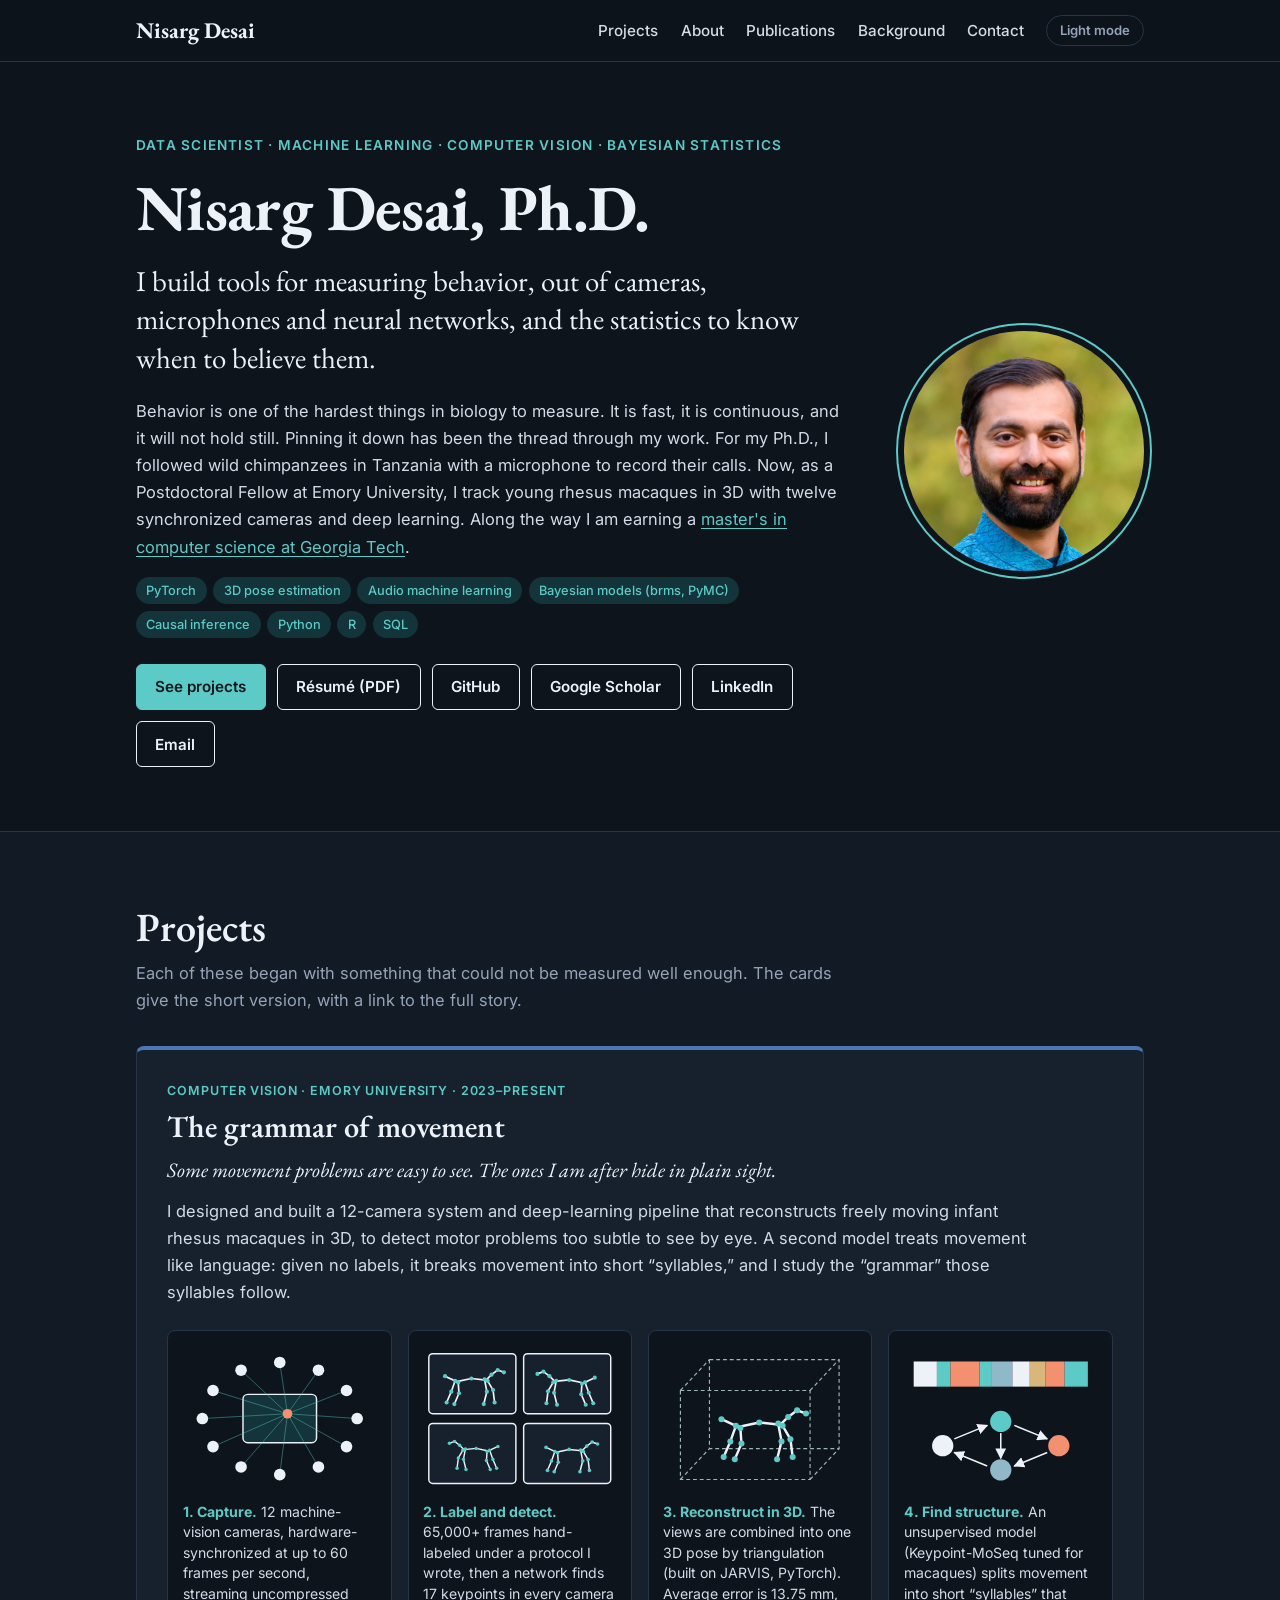
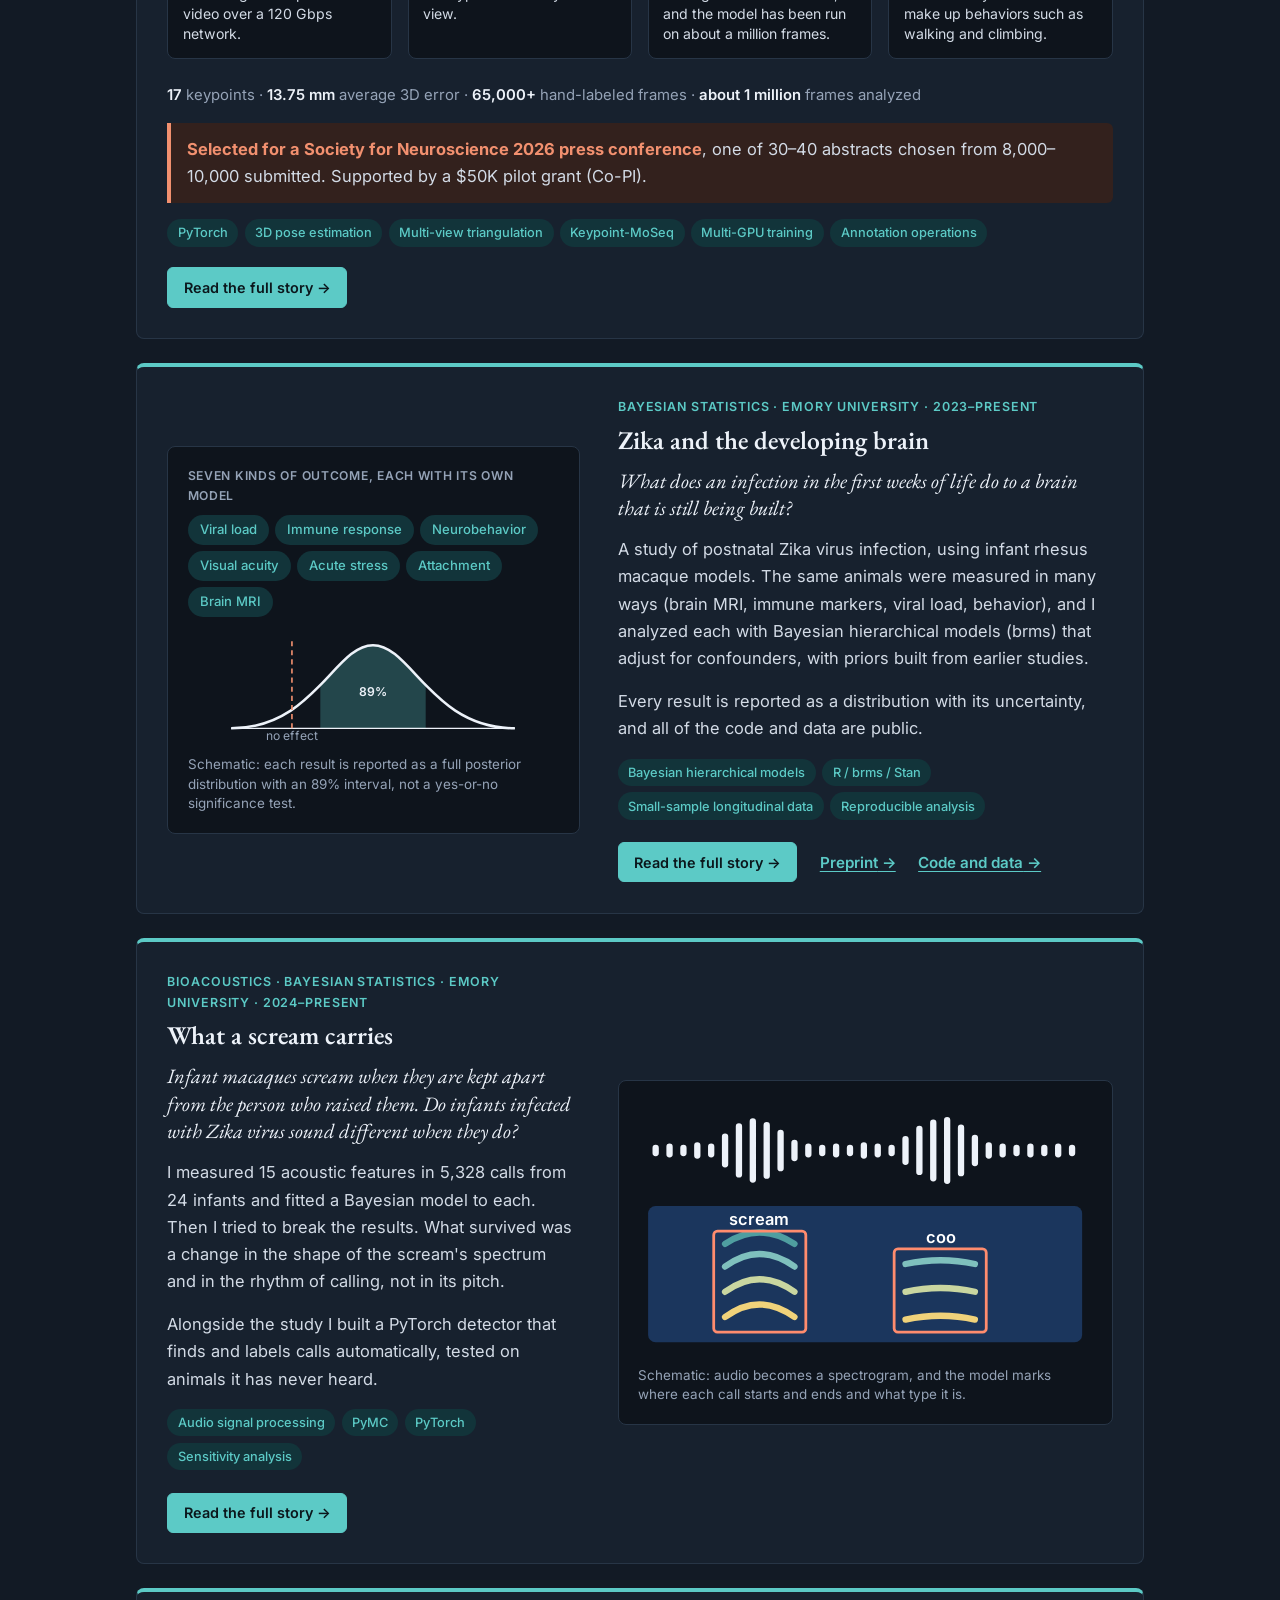
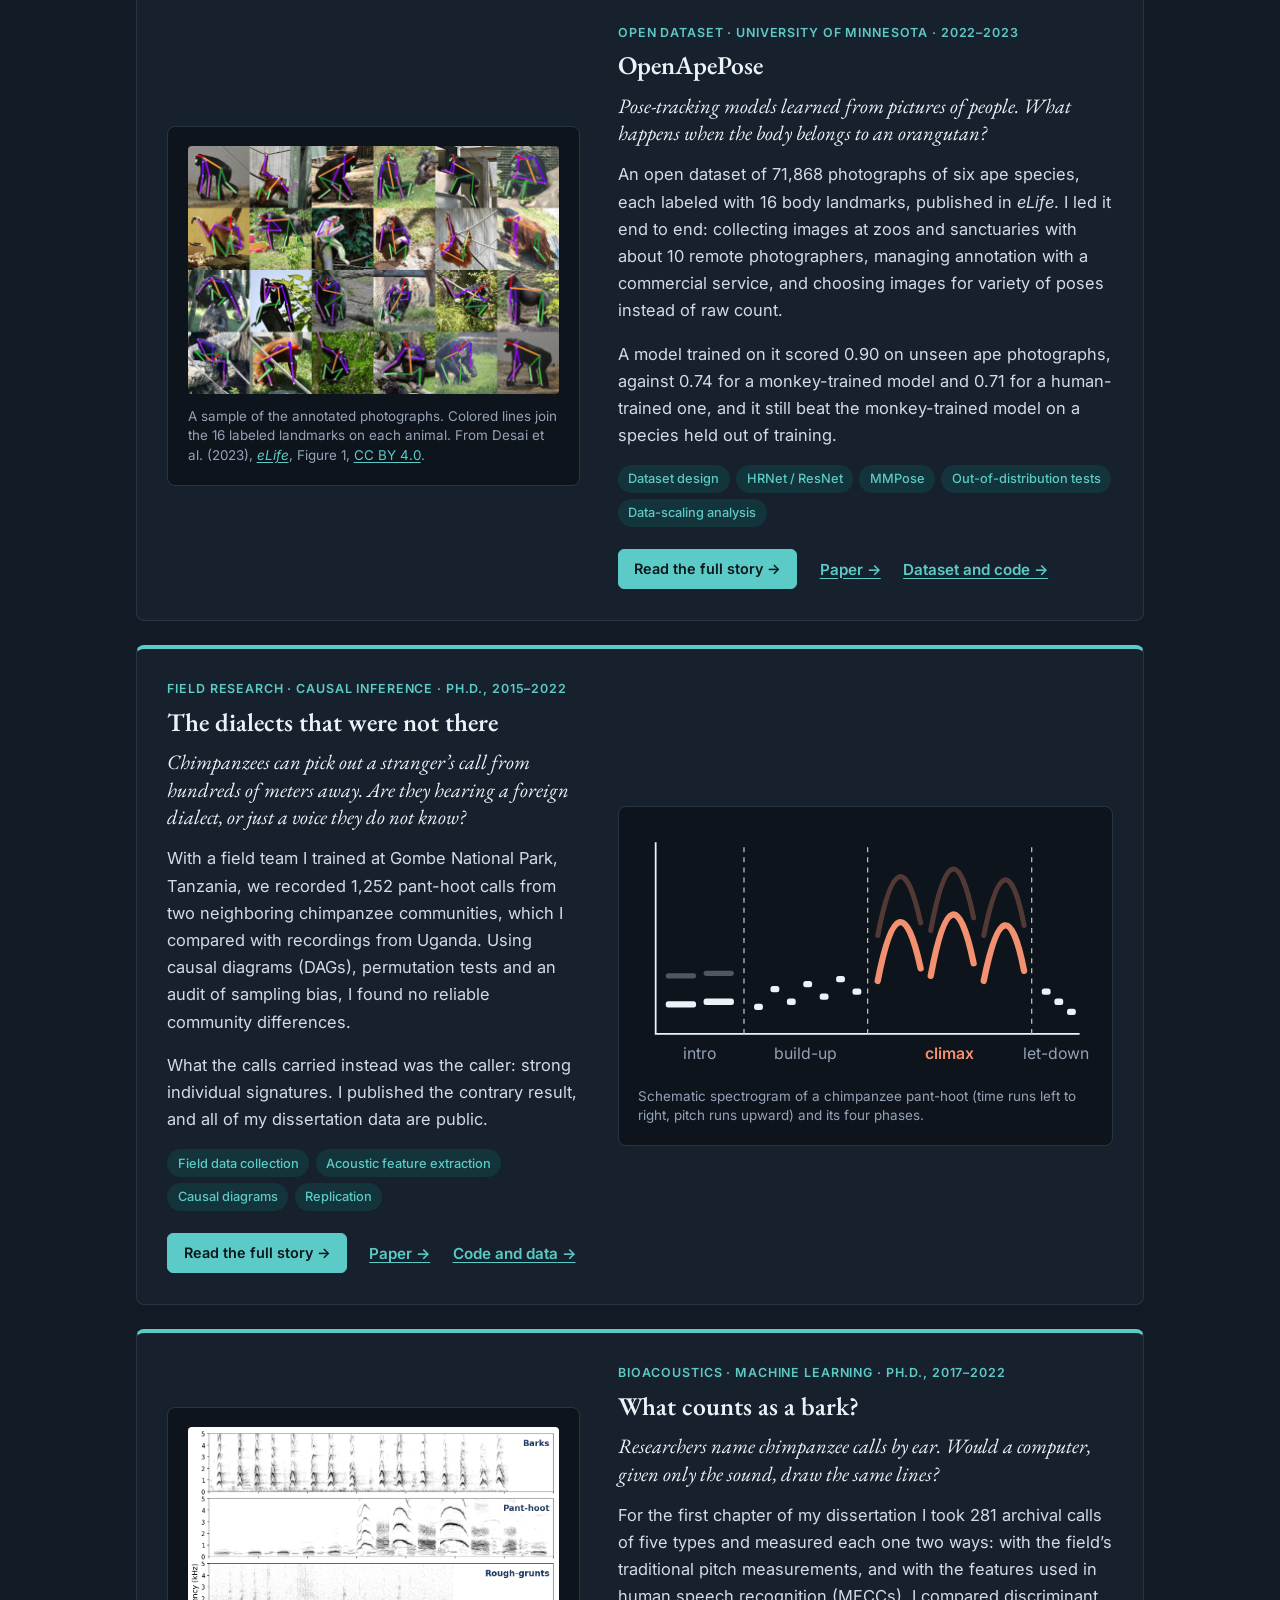
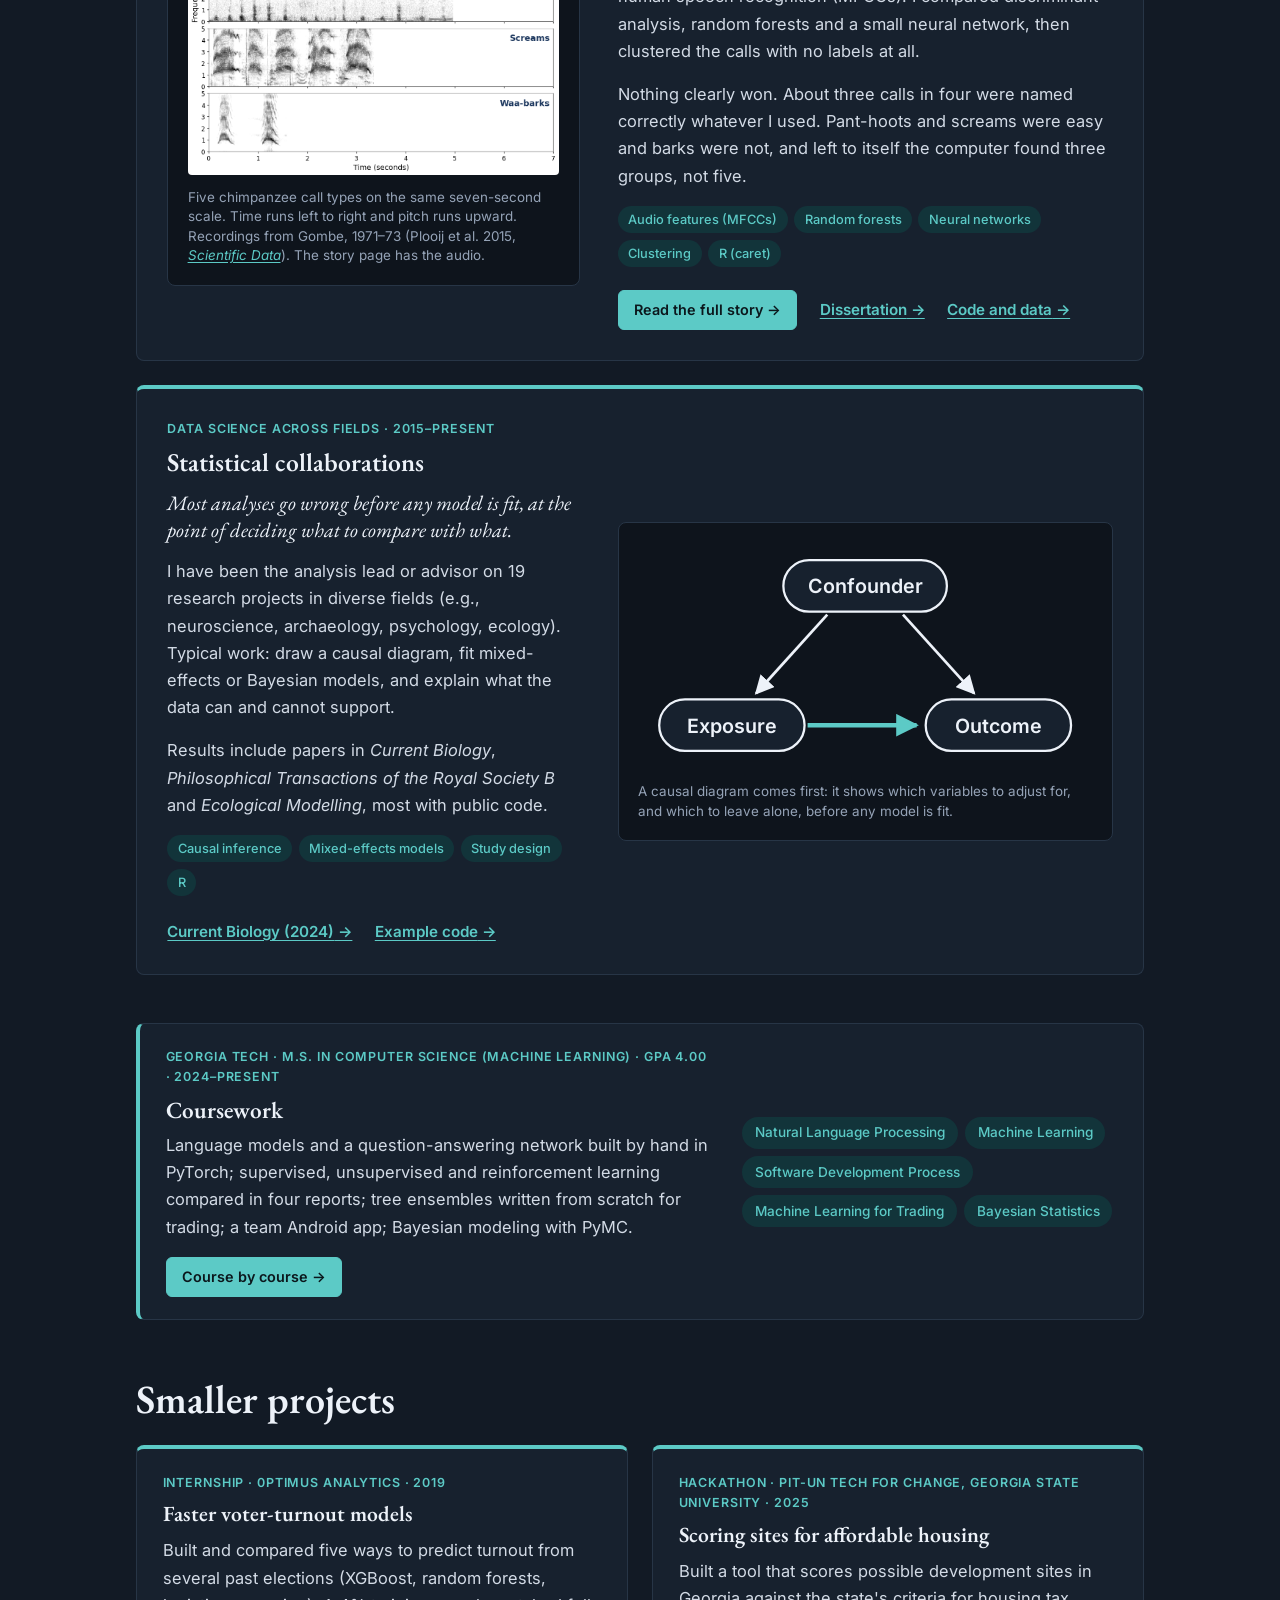
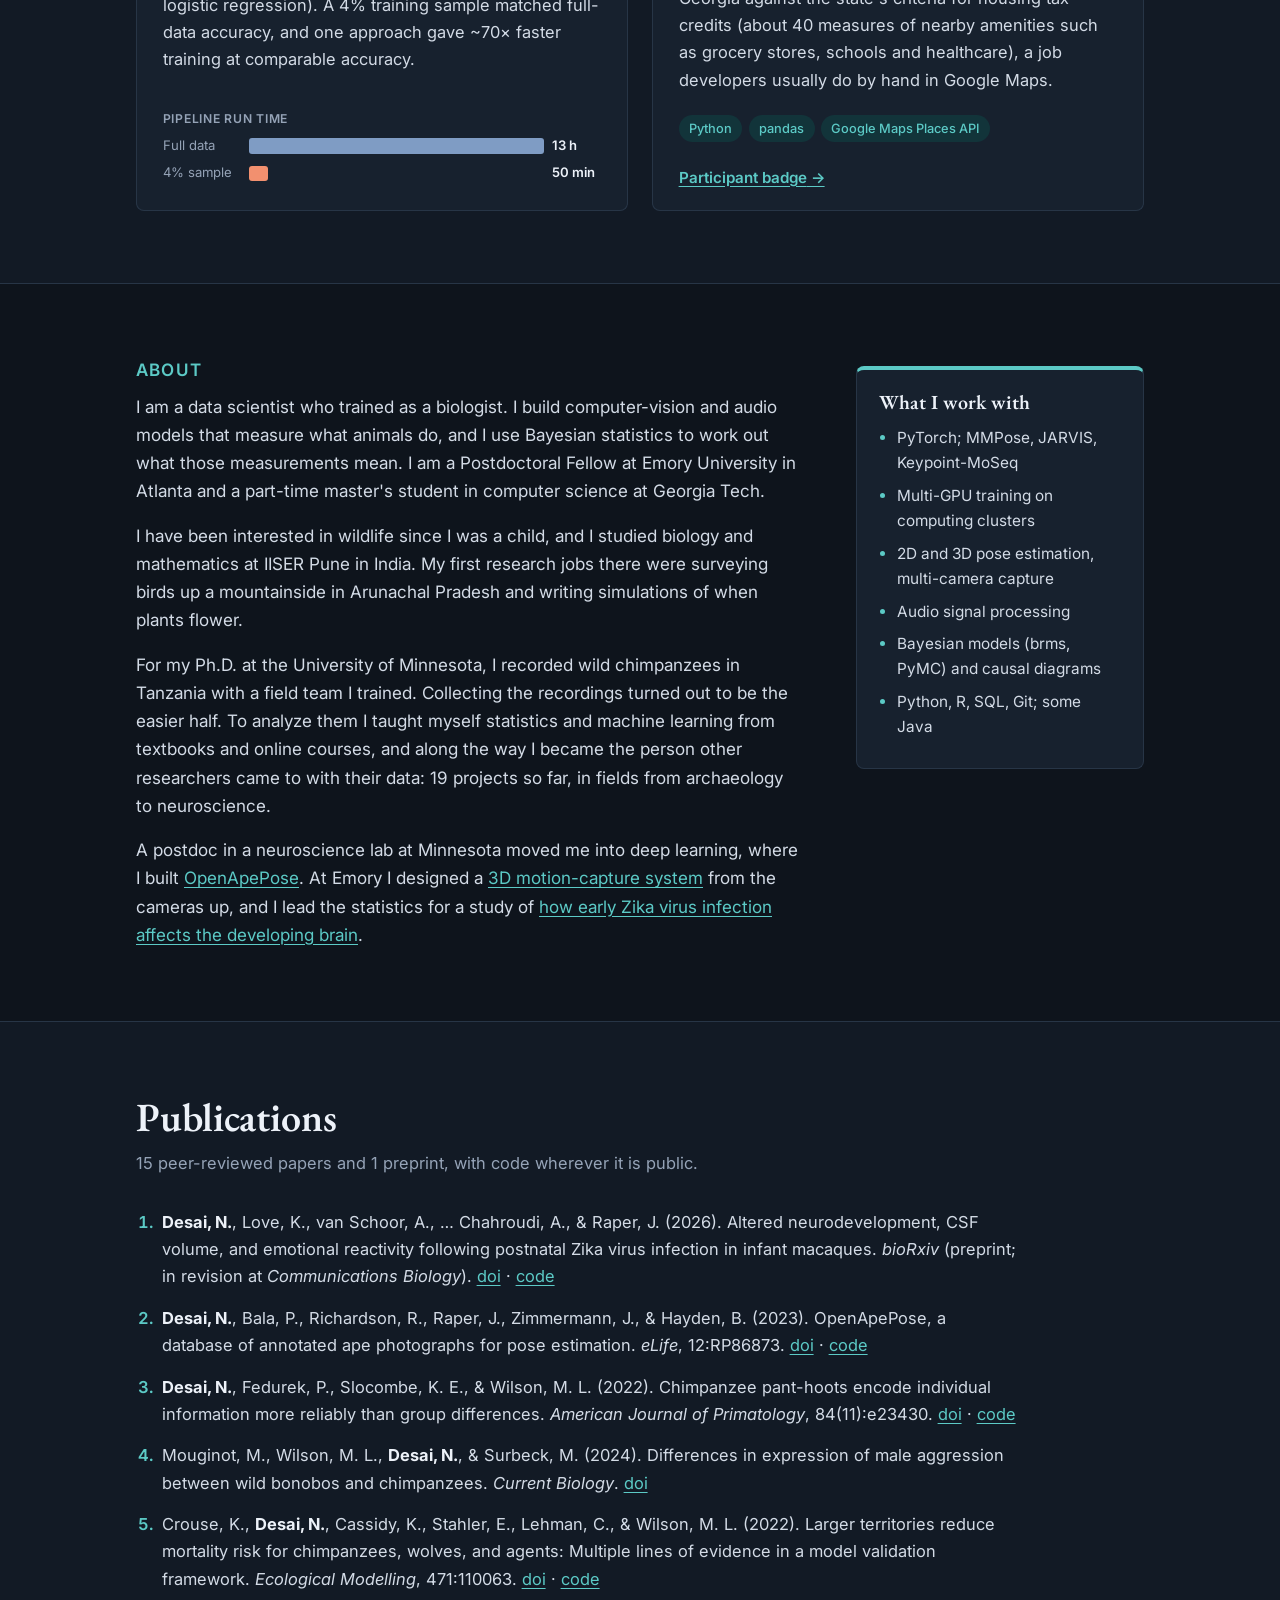
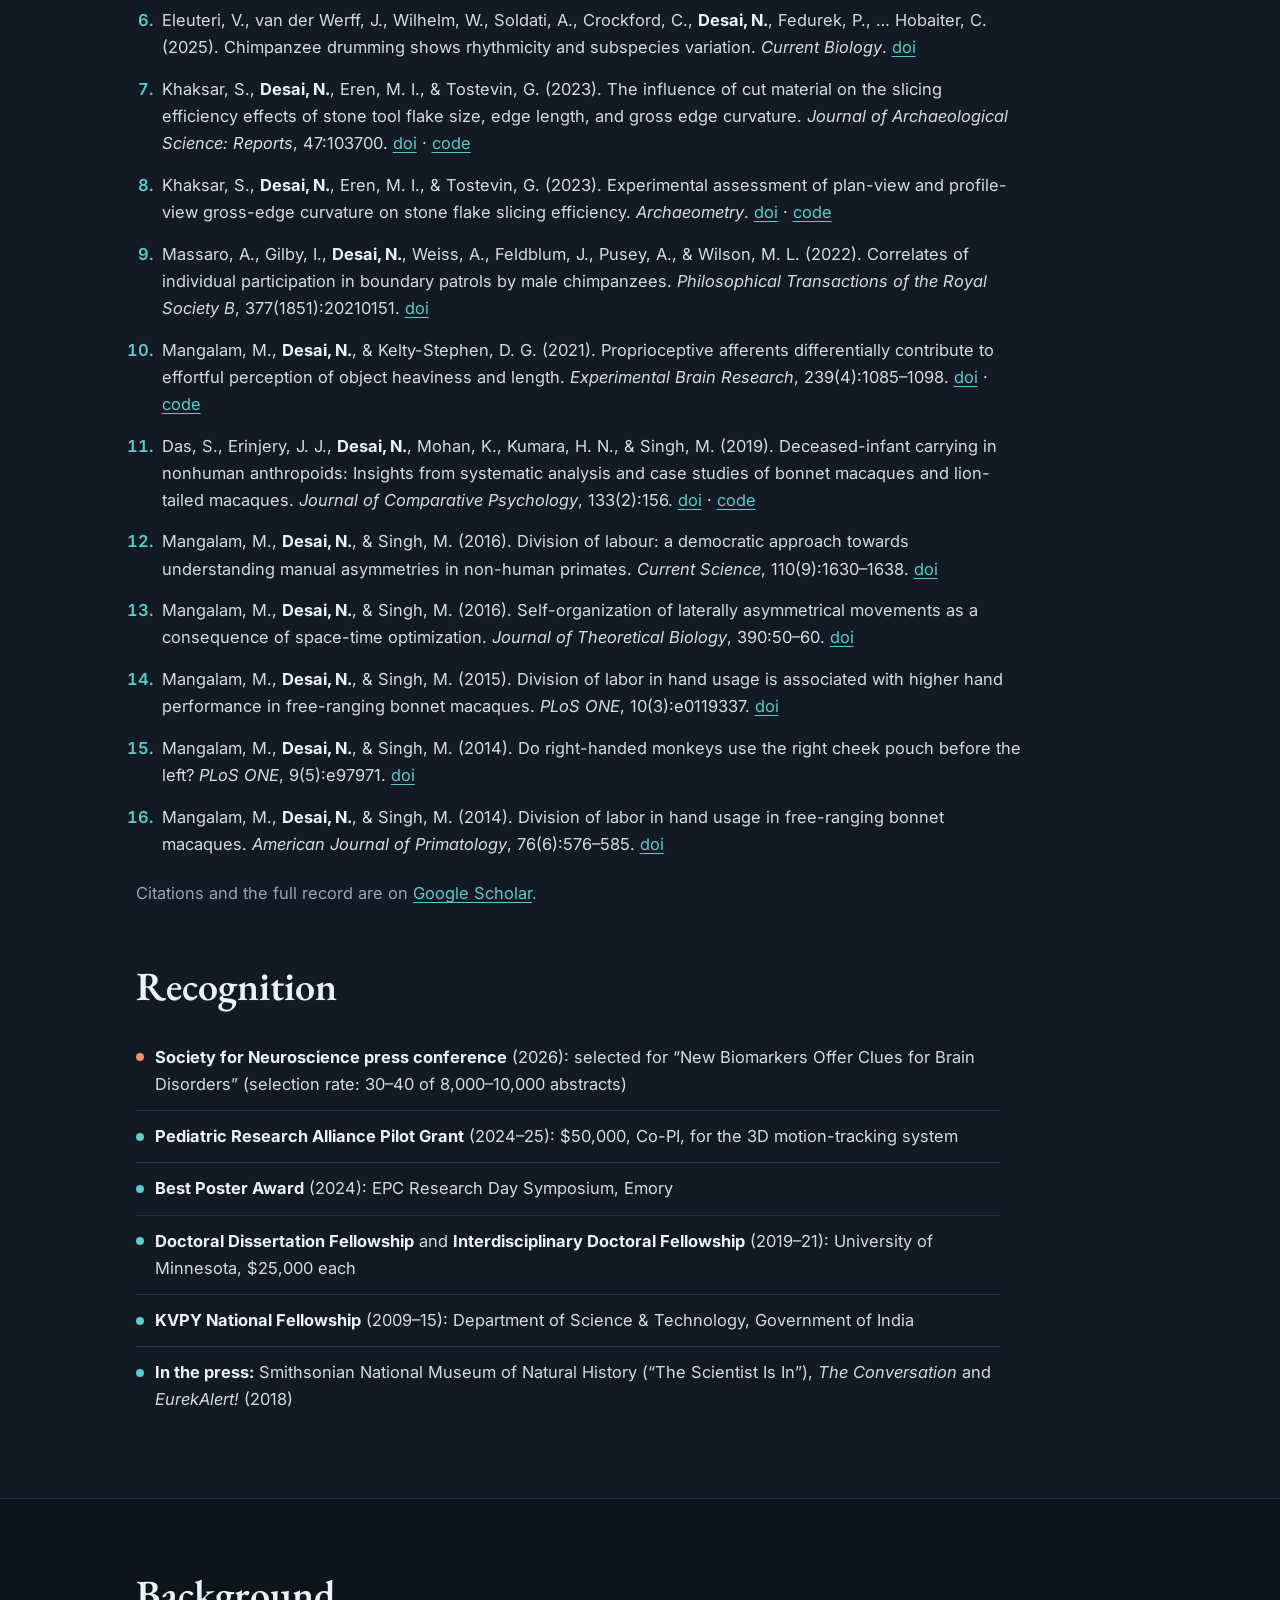
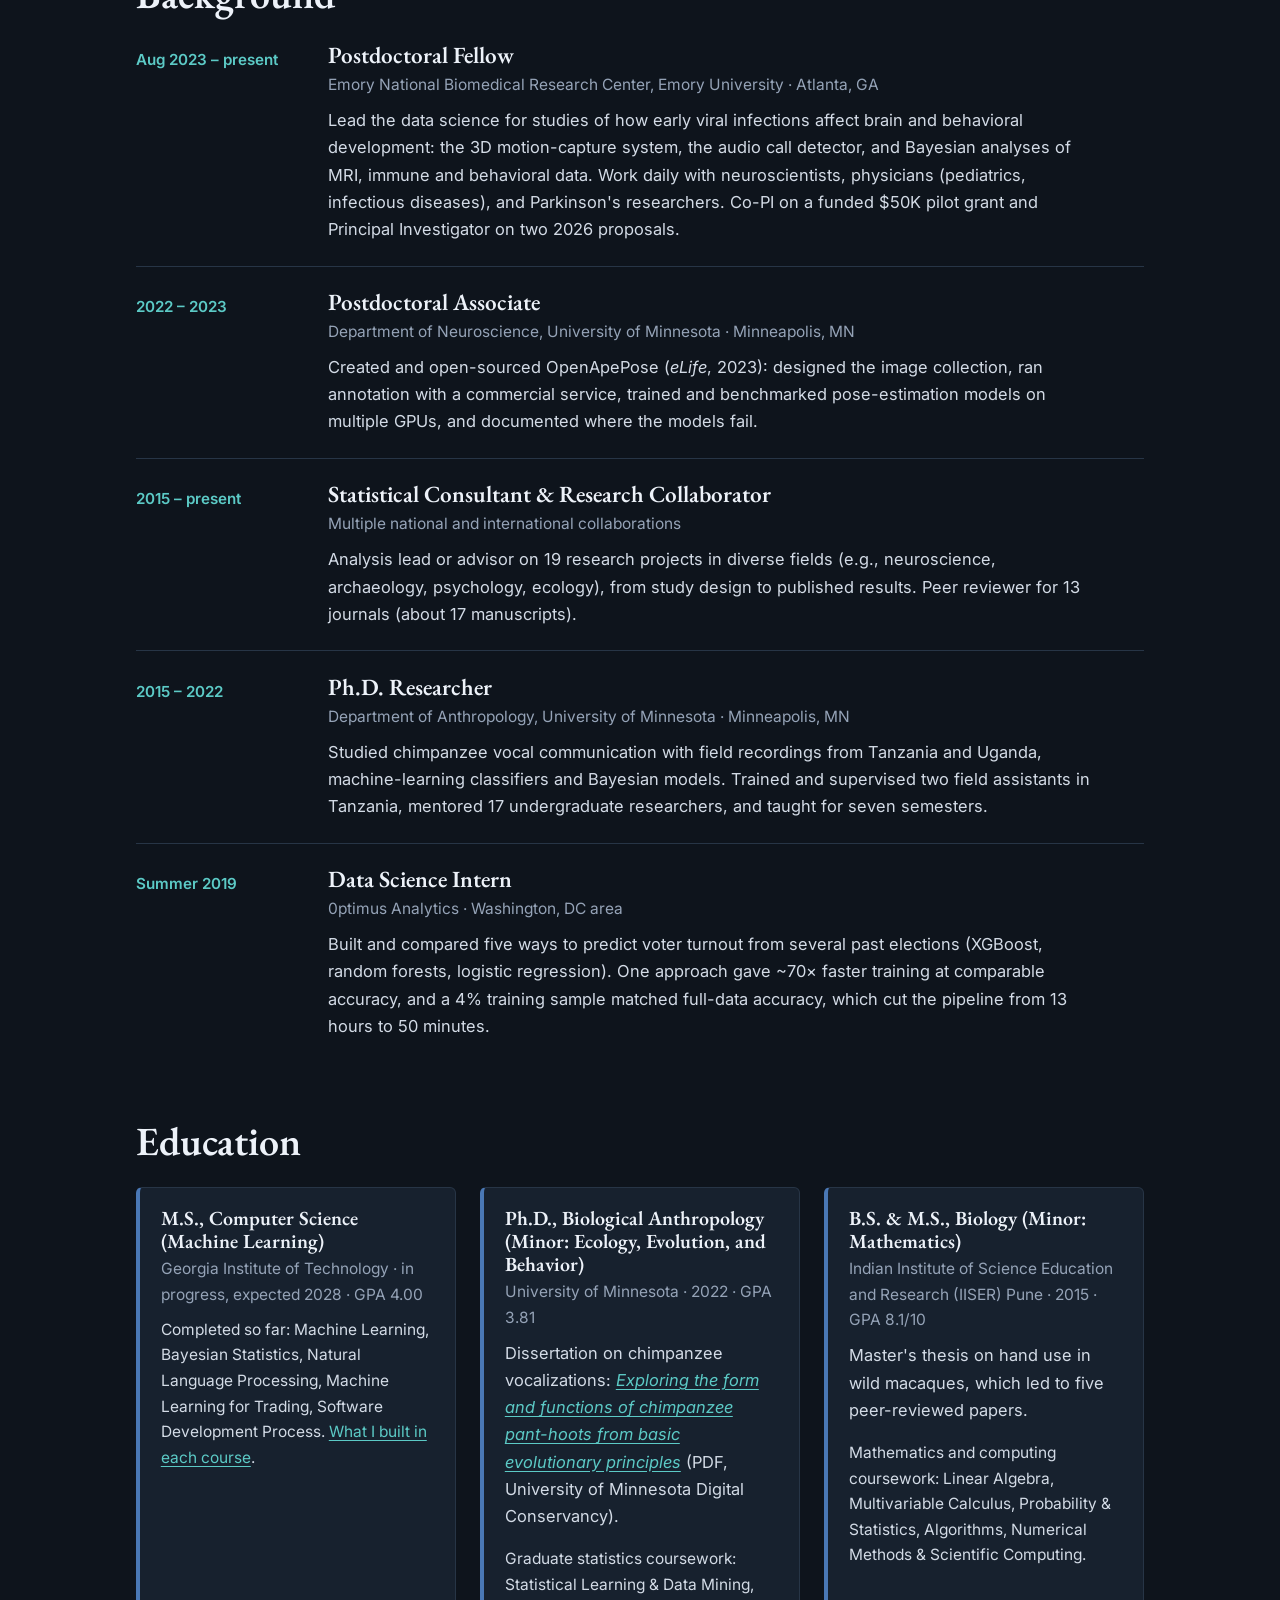
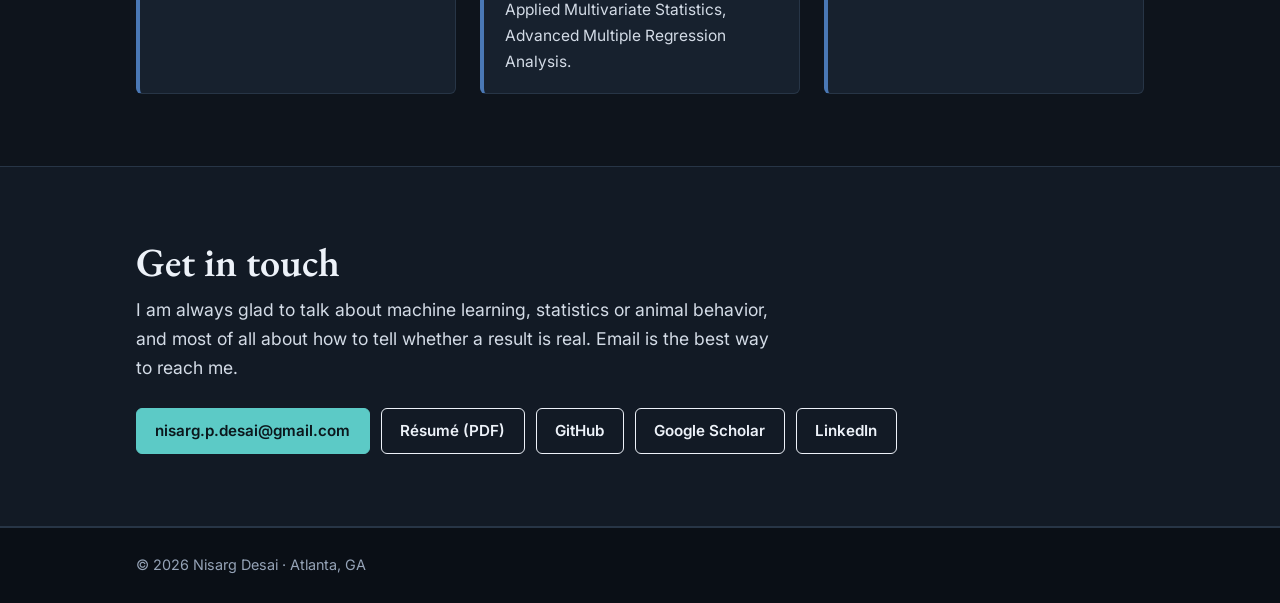
==== index.html @ 45f09b32 "Launch site" ====
<!DOCTYPE html>
<html lang="en" data-theme="dark">
<head>
  <meta charset="utf-8">
  <meta name="viewport" content="width=device-width, initial-scale=1">
  <title>Nisarg Desai, Ph.D. | Data scientist: machine learning, computer vision, Bayesian statistics</title>
  <meta name="description" content="Nisarg Desai is a data scientist who builds machine-learning systems that measure behavior from video and audio: 3D pose estimation, audio detection and Bayesian statistics. Creator of OpenApePose.">
  <meta name="author" content="Nisarg Desai">
  <!-- launch-meta -->
  <link rel="canonical" href="https://desai-nisarg.github.io/">
  <meta property="og:url" content="https://desai-nisarg.github.io/">
  <meta property="og:site_name" content="Nisarg Desai">
  <meta property="og:image" content="https://desai-nisarg.github.io/assets/og-card.png">
  <meta property="og:image:width" content="1200">
  <meta property="og:image:height" content="630">
  <meta property="og:image:alt" content="Nisarg Desai, Ph.D.: machine learning, computer vision, Bayesian statistics">
  <meta name="twitter:card" content="summary_large_image">
  <!-- /launch-meta -->
  <meta property="og:type" content="website">
  <meta property="og:title" content="Nisarg Desai, Ph.D.">
  <meta property="og:description" content="Instruments for measuring behavior, built from cameras, microphones and neural networks, and the statistics to know when to believe them.">
  <script>try { var t = localStorage.getItem('theme'); if (t) document.documentElement.dataset.theme = t; } catch (e) {}</script>
  <link rel="icon" href="data:image/svg+xml,%3Csvg xmlns='http://www.w3.org/2000/svg' viewBox='0 0 64 64'%3E%3Crect width='64' height='64' rx='12' fill='%231B365D'/%3E%3Ctext x='32' y='43' font-family='Georgia,serif' font-size='30' font-weight='700' text-anchor='middle' fill='%23ffffff'%3END%3C/text%3E%3C/svg%3E">
  <link rel="preconnect" href="https://fonts.googleapis.com">
  <link rel="preconnect" href="https://fonts.gstatic.com" crossorigin>
  <link href="https://fonts.googleapis.com/css2?family=EB+Garamond:ital,wght@0,500;0,600;0,700;1,500&family=Inter:wght@400;500;600&display=swap" rel="stylesheet">
  <link rel="stylesheet" href="styles.css?v=16">
  <script type="application/ld+json">
  {
    "@context": "https://schema.org",
    "@type": "Person",
    "name": "Nisarg Desai",
    "honorificSuffix": "Ph.D.",
    "jobTitle": "Postdoctoral Fellow (Data Scientist)",
    "affiliation": { "@type": "Organization", "name": "Emory University" },
    "alumniOf": [
      { "@type": "CollegeOrUniversity", "name": "University of Minnesota" },
      { "@type": "CollegeOrUniversity", "name": "Indian Institute of Science Education and Research Pune" }
    ],
    "knowsAbout": ["Machine learning", "Computer vision", "Pose estimation", "Bayesian statistics", "Causal inference", "Bioacoustics", "Primate behavior"],
    "sameAs": [
      "https://github.com/desai-nisarg",
      "https://www.linkedin.com/in/desai-nisarg",
      "https://scholar.google.com/citations?user=u6LVnycAAAAJ"
    ]
  }
  </script>
</head>
<body>
  <a class="skip" href="#main">Skip to content</a>

  <!-- Shared pieces for the diagrams: a 17-keypoint stick figure and arrowheads -->
  <svg width="0" height="0" style="position:absolute" aria-hidden="true" focusable="false">
    <defs>
      <marker id="arr" viewBox="0 0 10 10" refX="9" refY="5" markerWidth="7" markerHeight="7" orient="auto"><path d="M0,0L10,5L0,10z" fill="#1B365D"/></marker>
      <marker id="arr-teal" viewBox="0 0 10 10" refX="9" refY="5" markerWidth="5" markerHeight="5" orient="auto"><path d="M0,0L10,5L0,10z" fill="#0B7275"/></marker>
      <g id="skel">
        <g fill="none" stroke="#1B365D" stroke-width="2.2" stroke-linecap="round" stroke-linejoin="round">
          <path d="M16,24L31,31L50,27L69,29L76,22L84,16L92,19"/>
          <path d="M67,28L70,44L66,60M71,30L78,42L80,58M29,30L24,44L18,58M33,32L34,46L28,60"/>
        </g>
        <g fill="#0B7275">
          <circle cx="16" cy="24" r="2.7"/><circle cx="29" cy="30" r="2.7"/><circle cx="33" cy="32" r="2.7"/><circle cx="50" cy="27" r="2.7"/>
          <circle cx="67" cy="28" r="2.7"/><circle cx="71" cy="30" r="2.7"/><circle cx="76" cy="22" r="2.7"/><circle cx="84" cy="16" r="2.7"/>
          <circle cx="92" cy="19" r="2.7"/><circle cx="70" cy="44" r="2.7"/><circle cx="66" cy="60" r="2.7"/><circle cx="78" cy="42" r="2.7"/>
          <circle cx="80" cy="58" r="2.7"/><circle cx="24" cy="44" r="2.7"/><circle cx="18" cy="58" r="2.7"/><circle cx="34" cy="46" r="2.7"/>
          <circle cx="28" cy="60" r="2.7"/>
        </g>
      </g>
    </defs>
  </svg>
  <header class="site-header">
    <div class="wrap header-inner">
      <a class="brand" href="#top">Nisarg Desai</a>
      <nav aria-label="Sections">
        <a href="#projects">Projects</a>
        <a href="#about">About</a>
        <a href="#publications">Publications</a>
        <a href="#background">Background</a>
        <a href="#contact">Contact</a>
        <button class="theme-toggle" type="button">Light mode</button>
      </nav>
    </div>
  </header>

  <main id="main">

    <!-- ============ HERO ============ -->
    <section class="hero" id="top">
      <div class="wrap hero-grid">
        <div>
          <p class="eyebrow">Data scientist · Machine learning · Computer vision · Bayesian statistics</p>
          <h1>Nisarg Desai, Ph.D.</h1>
          <p class="lede">I build tools for measuring behavior, out of cameras, microphones and neural networks, and the statistics to know when to believe them.</p>
          <p>Behavior is one of the hardest things in biology to measure. It is fast, it is continuous, and it will not hold still. Pinning it down has been the thread through my work. For my Ph.D., I followed wild chimpanzees in Tanzania with a microphone to record their calls. Now, as a Postdoctoral Fellow at Emory University, I track young rhesus macaques in 3D with twelve synchronized cameras and deep learning. Along the way I am earning a <a href="projects/coursework.html">master's in computer science at Georgia Tech</a>.</p>
          <ul class="tags hero-skills" aria-label="Main skills">
            <li>PyTorch</li><li>3D pose estimation</li><li>Audio machine learning</li><li>Bayesian models (brms, PyMC)</li><li>Causal inference</li><li>Python</li><li>R</li><li>SQL</li>
          </ul>
          <div class="actions">
            <a class="btn primary" href="#projects">See projects</a>
            <a class="btn" href="assets/Nisarg_Desai_Resume.pdf" target="_blank" rel="noopener">Résumé (PDF)</a>
            <a class="btn" href="https://github.com/desai-nisarg" rel="me noopener" target="_blank">GitHub</a>
            <a class="btn" href="https://scholar.google.com/citations?user=u6LVnycAAAAJ" rel="me noopener" target="_blank">Google Scholar</a>
            <a class="btn" href="https://www.linkedin.com/in/desai-nisarg" rel="me noopener" target="_blank">LinkedIn</a>
            <a class="btn" href="mailto:nisarg.p.desai@gmail.com">Email</a>
          </div>
        </div>
        <div class="portrait" aria-hidden="true">
          <img src="assets/photo.jpg" alt="" onerror="this.remove()">
          <span>ND</span>
        </div>
      </div>
    </section>

    <!-- ============ PROJECTS ============ -->
    <section id="projects" class="alt">
      <div class="wrap">
        <h2>Projects</h2>
        <p class="section-intro">Each of these began with something that could not be measured well enough. The cards give the short version, with a link to the full story.</p>

        <!-- ---- 3D motion capture ---- -->
        <article class="project feature" id="mocap">
          <p class="kicker">Computer vision · Emory University · 2023–present</p>
          <h3>The grammar of movement</h3>
          <p class="question">Some movement problems are easy to see. The ones I am after hide in plain sight.</p>
          <p class="wide">I designed and built a 12-camera system and deep-learning pipeline that reconstructs freely moving infant rhesus macaques in 3D, to detect motor problems too subtle to see by eye. A second model treats movement like language: given no labels, it breaks movement into short “syllables,” and I study the “grammar” those syllables follow.</p>

          <div class="steps">
            <div class="step">
              <svg viewBox="0 0 200 150" role="img" aria-label="Top view of twelve cameras around an enclosure, all aimed at one point">
                <rect x="62" y="50" width="76" height="50" rx="5" fill="#e9f3f3" stroke="#1B365D" stroke-width="1.5"/>
                <g stroke="#0B7275" stroke-width="1" opacity=".45">
                  <path d="M180,75L108,70M169,104L108,70M140,125L108,70M100,133L108,70M60,125L108,70M31,104L108,70M20,75L108,70M31,46L108,70M60,25L108,70M100,17L108,70M140,25L108,70M169,46L108,70"/>
                </g>
                <g fill="#1B365D">
                  <circle cx="180" cy="75" r="6"/><circle cx="169" cy="104" r="6"/><circle cx="140" cy="125" r="6"/><circle cx="100" cy="133" r="6"/>
                  <circle cx="60" cy="125" r="6"/><circle cx="31" cy="104" r="6"/><circle cx="20" cy="75" r="6"/><circle cx="31" cy="46" r="6"/>
                  <circle cx="60" cy="25" r="6"/><circle cx="100" cy="17" r="6"/><circle cx="140" cy="25" r="6"/><circle cx="169" cy="46" r="6"/>
                </g>
                <circle cx="108" cy="70" r="5" fill="#C84B31"/>
              </svg>
              <p><b>1. Capture.</b> 12 machine-vision cameras, hardware-synchronized at up to 60 frames per second, streaming uncompressed video over a 120 Gbps network.</p>
            </div>
            <div class="step">
              <svg viewBox="0 0 200 150" role="img" aria-label="Four camera views, each with body keypoints marked">
                <g fill="#ffffff" stroke="#1B365D" stroke-width="1.5">
                  <rect x="6" y="8" width="90" height="62" rx="4"/><rect x="104" y="8" width="90" height="62" rx="4"/>
                  <rect x="6" y="80" width="90" height="62" rx="4"/><rect x="104" y="80" width="90" height="62" rx="4"/>
                </g>
                <use href="#skel" transform="translate(10,12) scale(.8)"/>
                <use href="#skel" transform="translate(190,14) scale(-.78,.78)"/>
                <use href="#skel" transform="translate(88,88) scale(-.66,.66)"/>
                <use href="#skel" transform="translate(116,88) scale(.7)"/>
              </svg>
              <p><b>2. Label and detect.</b> 65,000+ frames hand-labeled under a protocol I wrote, then a network finds 17 keypoints in every camera view.</p>
            </div>
            <div class="step">
              <svg viewBox="0 0 200 150" role="img" aria-label="A keypoint skeleton inside a three-dimensional box">
                <g fill="none" stroke="#9db5b6" stroke-width="1.2" stroke-dasharray="4 3">
                  <rect x="18" y="46" width="134" height="92"/><rect x="48" y="14" width="134" height="92"/>
                  <path d="M18,46L48,14M152,46L182,14M18,138L48,106M152,138L182,106"/>
                </g>
                <use href="#skel" transform="translate(42,48) scale(1.15)"/>
              </svg>
              <p><b>3. Reconstruct in 3D.</b> The views are combined into one 3D pose by triangulation (built on JARVIS, PyTorch). Average error is 13.75 mm, and the model has been run on about a million frames.</p>
            </div>
            <div class="step">
              <svg viewBox="0 0 200 150" role="img" aria-label="A timeline split into colored segments, with a small graph of transitions between them">
                <g>
                  <rect x="10" y="16" width="24" height="26" fill="#1B365D"/><rect x="34" y="16" width="14" height="26" fill="#0B7275"/>
                  <rect x="48" y="16" width="30" height="26" fill="#C84B31"/><rect x="78" y="16" width="12" height="26" fill="#0B7275"/>
                  <rect x="90" y="16" width="22" height="26" fill="#8fb8c9"/><rect x="112" y="16" width="18" height="26" fill="#1B365D"/>
                  <rect x="130" y="16" width="16" height="26" fill="#d9b77a"/><rect x="146" y="16" width="20" height="26" fill="#C84B31"/>
                  <rect x="166" y="16" width="24" height="26" fill="#0B7275"/>
                </g>
                <g fill="none" stroke="#1B365D" stroke-width="1.6" marker-end="url(#arr)">
                  <path d="M52,96L86,82"/><path d="M114,82L148,96"/><path d="M148,110L114,124"/><path d="M86,124L52,110"/><path d="M100,90L100,116"/>
                </g>
                <circle cx="40" cy="103" r="11" fill="#1B365D"/><circle cx="100" cy="78" r="11" fill="#0B7275"/>
                <circle cx="160" cy="103" r="11" fill="#C84B31"/><circle cx="100" cy="128" r="11" fill="#8fb8c9"/>
              </svg>
              <p><b>4. Find structure.</b> An unsupervised model (Keypoint-MoSeq tuned for macaques) splits movement into short “syllables” that make up behaviors such as walking and climbing.</p>
            </div>
          </div>

          <p class="facts"><b>17</b> keypoints · <b>13.75 mm</b> average 3D error · <b>65,000+</b> hand-labeled frames · <b>about 1 million</b> frames analyzed</p>
          <p class="callout"><strong>Selected for a Society for Neuroscience 2026 press conference</strong>, one of 30–40 abstracts chosen from 8,000–10,000 submitted. Supported by a $50K pilot grant (Co-PI).</p>
          <ul class="tags">
            <li>PyTorch</li><li>3D pose estimation</li><li>Multi-view triangulation</li><li>Keypoint-MoSeq</li><li>Multi-GPU training</li><li>Annotation operations</li>
          </ul>
          <p class="links"><a class="btn small primary" href="projects/movement-grammar.html">Read the full story</a></p>
        </article>

        <!-- ---- Zika ---- -->
        <article class="project" id="zika">
          <figure class="fig">
            <h4 class="first">Seven kinds of outcome, each with its own model</h4>
            <ul class="chips">
              <li>Viral load</li><li>Immune response</li><li>Neurobehavior</li><li>Visual acuity</li><li>Acute stress</li><li>Attachment</li><li>Brain MRI</li>
            </ul>
            <svg class="posterior" viewBox="0 0 300 110" role="img" aria-label="A bell-shaped posterior distribution with its central 89 percent shaded">
              <defs><clipPath id="mid"><rect x="98" y="0" width="104" height="110"/></clipPath></defs>
              <path d="M10,96 C92,96 112,14 150,14 C188,14 208,96 290,96 Z" fill="#0B7275" opacity=".28" clip-path="url(#mid)"/>
              <path d="M10,96 C92,96 112,14 150,14 C188,14 208,96 290,96" fill="none" stroke="#1B365D" stroke-width="2.5"/>
              <path d="M10,96H290" stroke="#1B365D" stroke-width="1.2"/>
              <path d="M70,10V100" stroke="#C84B31" stroke-width="1.6" stroke-dasharray="5 4"/>
              <g font-size="12" fill="#586172"><text x="70" y="108" text-anchor="middle" dy="0">no effect</text><text x="150" y="64" text-anchor="middle" fill="#1B365D" font-weight="600">89%</text></g>
            </svg>
            <figcaption>Schematic: each result is reported as a full posterior distribution with an 89% interval, not a yes-or-no significance test.</figcaption>
          </figure>
          <div>
            <p class="kicker">Bayesian statistics · Emory University · 2023–present</p>
            <h3>Zika and the developing brain</h3>
            <p class="question">What does an infection in the first weeks of life do to a brain that is still being built?</p>
            <p>A study of postnatal Zika virus infection, using infant rhesus macaque models. The same animals were measured in many ways (brain MRI, immune markers, viral load, behavior), and I analyzed each with Bayesian hierarchical models (brms) that adjust for confounders, with priors built from earlier studies.</p>
            <p>Every result is reported as a distribution with its uncertainty, and all of the code and data are public.</p>
            <ul class="tags"><li>Bayesian hierarchical models</li><li>R / brms / Stan</li><li>Small-sample longitudinal data</li><li>Reproducible analysis</li></ul>
            <p class="links"><a class="btn small primary" href="projects/zika-brain.html">Read the full story</a><a href="https://doi.org/10.64898/2026.03.27.714817" target="_blank" rel="noopener">Preprint</a><a href="https://github.com/desai-nisarg/ZIKV-longitudinal-study" target="_blank" rel="noopener">Code and data</a></p>
          </div>
        </article>

        <!-- ---- Vocalizations ---- -->
        <article class="project flip" id="vocal">
          <figure class="fig">
            <svg viewBox="0 0 360 200" role="img" aria-label="An audio waveform above its spectrogram, with two calls boxed and labeled scream and coo">
              <path stroke="#1B365D" stroke-width="5" stroke-linecap="round" d="M14,38v4M25,37v6M36,38v4M47,36v8M58,37v6M69,29v22M80,21v38M91,17v46M102,20v40M113,26v28M124,34v12M135,37v6M146,38v4M157,37v6M168,38v4M179,36v8M190,37v6M201,38v4M212,31v18M223,23v34M234,18v44M245,16v48M256,22v36M267,30v20M278,36v8M289,37v6M300,38v4M311,37v6M322,38v4M333,37v6M344,38v4"/>
              <rect class="keep" x="8" y="84" width="344" height="108" rx="6" fill="#1B365D"/>
              <g fill="none" stroke-width="5" stroke-linecap="round">
                <path stroke="#f0d27a" d="M69,172Q96,152 124,172"/><path stroke="#c9d6a0" d="M69,152Q96,132 124,152"/>
                <path stroke="#7fc0bd" d="M69,132Q96,112 124,132"/><path stroke="#4f9ea0" d="M69,114Q96,96 124,114"/>
                <path stroke="#f0d27a" d="M212,174Q240,168 267,174"/><path stroke="#c9d6a0" d="M212,152Q240,146 267,152"/>
                <path stroke="#7fc0bd" d="M212,130Q240,124 267,130"/>
              </g>
              <g fill="none" stroke="#ff8c6e" stroke-width="2.2">
                <rect x="60" y="104" width="73" height="80" rx="3"/><rect x="203" y="118" width="73" height="66" rx="3"/>
              </g>
              <g class="keep" fill="#ffffff" font-size="13" font-weight="600" text-anchor="middle">
                <text x="96" y="99">scream</text><text x="240" y="113">coo</text>
              </g>
            </svg>
            <figcaption>Schematic: audio becomes a spectrogram, and the model marks where each call starts and ends and what type it is.</figcaption>
          </figure>
          <div>
            <p class="kicker">Bioacoustics · Bayesian statistics · Emory University · 2024–present</p>
            <h3>What a scream carries</h3>
            <p class="question">Infant macaques scream when they are kept apart from the person who raised them. Do infants infected with Zika virus sound different when they do?</p>
            <p>I measured 15 acoustic features in 5,328 calls from 24 infants and fitted a Bayesian model to each. Then I tried to break the results. What survived was a change in the shape of the scream's spectrum and in the rhythm of calling, not in its pitch.</p>
            <p>Alongside the study I built a PyTorch detector that finds and labels calls automatically, tested on animals it has never heard.</p>
            <ul class="tags"><li>Audio signal processing</li><li>PyMC</li><li>PyTorch</li><li>Sensitivity analysis</li></ul>
            <p class="links"><a class="btn small primary" href="projects/zika-vocalizations.html">Read the full story</a></p>
          </div>
        </article>

        <!-- ---- OpenApePose ---- -->
        <article class="project" id="openapepose">
          <figure class="fig">
            <img src="assets/openapepose/elife-86873-fig1.jpg" width="1500" height="1000" loading="lazy" alt="A grid of photographs of chimpanzees, gorillas, orangutans, bonobos, gibbons and siamangs in many poses, each overlaid with colored lines joining the labeled body landmarks">
            <figcaption>A sample of the annotated photographs. Colored lines join the 16 labeled landmarks on each animal. From Desai et al. (2023), <a href="https://doi.org/10.7554/eLife.86873" target="_blank" rel="noopener"><em>eLife</em></a>, Figure 1, <a href="https://creativecommons.org/licenses/by/4.0/" target="_blank" rel="noopener">CC BY 4.0</a>.</figcaption>
          </figure>
          <div>
            <p class="kicker">Open dataset · University of Minnesota · 2022–2023</p>
            <h3>OpenApePose</h3>
            <p class="question">Pose-tracking models learned from pictures of people. What happens when the body belongs to an orangutan?</p>
            <p>An open dataset of 71,868 photographs of six ape species, each labeled with 16 body landmarks, published in <em>eLife</em>. I led it end to end: collecting images at zoos and sanctuaries with about 10 remote photographers, managing annotation with a commercial service, and choosing images for variety of poses instead of raw count.</p>
            <p>A model trained on it scored 0.90 on unseen ape photographs, against 0.74 for a monkey-trained model and 0.71 for a human-trained one, and it still beat the monkey-trained model on a species held out of training.</p>
            <ul class="tags"><li>Dataset design</li><li>HRNet / ResNet</li><li>MMPose</li><li>Out-of-distribution tests</li><li>Data-scaling analysis</li></ul>
            <p class="links"><a class="btn small primary" href="projects/openapepose.html">Read the full story</a><a href="https://doi.org/10.7554/eLife.86873" target="_blank" rel="noopener">Paper</a><a href="https://github.com/desai-nisarg/OpenApePose" target="_blank" rel="noopener">Dataset and code</a></p>
          </div>
        </article>

        <!-- ---- Chimpanzee calls ---- -->
        <article class="project flip" id="chimps">
          <figure class="fig">
            <svg viewBox="0 0 360 196" role="img" aria-label="Schematic spectrogram of a chimpanzee pant-hoot with four phases: introduction, build-up, climax and let-down">
              <path d="M14,12V164H350" fill="none" stroke="#1B365D" stroke-width="1.4"/>
              <path d="M84,16V164M182,16V164M312,16V164" stroke="#b9c4c4" stroke-width="1" stroke-dasharray="4 4"/>
              <g fill="#1B365D">
                <rect x="22" y="138" width="24" height="5" rx="2"/><rect x="52" y="136" width="24" height="5" rx="2"/>
                <rect x="92" y="140" width="7" height="5" rx="2"/><rect x="105" y="126" width="7" height="5" rx="2"/><rect x="118" y="136" width="7" height="5" rx="2"/>
                <rect x="131" y="122" width="7" height="5" rx="2"/><rect x="144" y="132" width="7" height="5" rx="2"/><rect x="157" y="118" width="7" height="5" rx="2"/><rect x="170" y="128" width="7" height="5" rx="2"/>
                <rect x="320" y="128" width="7" height="5" rx="2"/><rect x="330" y="136" width="7" height="5" rx="2"/><rect x="340" y="144" width="7" height="5" rx="2"/>
              </g>
              <g fill="#1B365D" opacity=".3">
                <rect x="22" y="116" width="24" height="4" rx="2"/><rect x="52" y="114" width="24" height="4" rx="2"/>
              </g>
              <g fill="none" stroke="#C84B31" stroke-width="5" stroke-linecap="round">
                <path d="M190,122Q207,34 224,112"/><path d="M232,118Q249,26 266,108"/><path d="M274,122Q291,38 306,114"/>
              </g>
              <g fill="none" stroke="#C84B31" stroke-width="4" stroke-linecap="round" opacity=".3" transform="translate(0,-36)">
                <path d="M190,122Q207,34 224,112"/><path d="M232,118Q249,26 266,108"/><path d="M274,122Q291,38 306,114"/>
              </g>
              <g font-size="12.5" fill="#586172" text-anchor="middle">
                <text x="49" y="184">intro</text><text x="133" y="184">build-up</text><text x="247" y="184" fill="#C84B31" font-weight="600">climax</text><text x="331" y="184">let-down</text>
              </g>
            </svg>
            <figcaption>Schematic spectrogram of a chimpanzee pant-hoot (time runs left to right, pitch runs upward) and its four phases.</figcaption>
          </figure>
          <div>
            <p class="kicker">Field research · Causal inference · Ph.D., 2015–2022</p>
            <h3>The dialects that were not there</h3>
            <p class="question">Chimpanzees can pick out a stranger’s call from hundreds of meters away. Are they hearing a foreign dialect, or just a voice they do not know?</p>
            <p>With a field team I trained at Gombe National Park, Tanzania, we recorded 1,252 pant-hoot calls from two neighboring chimpanzee communities, which I compared with recordings from Uganda. Using causal diagrams (DAGs), permutation tests and an audit of sampling bias, I found no reliable community differences.</p>
            <p>What the calls carried instead was the caller: strong individual signatures. I published the contrary result, and all of my dissertation data are public.</p>
            <ul class="tags"><li>Field data collection</li><li>Acoustic feature extraction</li><li>Causal diagrams</li><li>Replication</li></ul>
            <p class="links"><a class="btn small primary" href="projects/chimpanzee-dialects.html">Read the full story</a><a href="https://doi.org/10.1002/ajp.23430" target="_blank" rel="noopener">Paper</a><a href="https://github.com/desai-nisarg/Gombe-dialects" target="_blank" rel="noopener">Code and data</a></p>
          </div>
        </article>

        <!-- ---- Call types (dissertation chapter 1) ---- -->
        <article class="project" id="calltypes">
          <figure class="fig">
            <img src="assets/calltypes/five-calls.png" width="1010" height="945" loading="lazy" alt="Spectrograms of five chimpanzee call types stacked on one time scale: barks, a pant-hoot, rough-grunts, screams and waa-barks">
            <figcaption>Five chimpanzee call types on the same seven-second scale. Time runs left to right and pitch runs upward. Recordings from Gombe, 1971–73 (Plooij et al. 2015, <a href="https://doi.org/10.1038/sdata.2015.27" target="_blank" rel="noopener"><em>Scientific Data</em></a>). The story page has the audio.</figcaption>
          </figure>
          <div>
            <p class="kicker">Bioacoustics · Machine learning · Ph.D., 2017–2022</p>
            <h3>What counts as a bark?</h3>
            <p class="question">Researchers name chimpanzee calls by ear. Would a computer, given only the sound, draw the same lines?</p>
            <p>For the first chapter of my dissertation I took 281 archival calls of five types and measured each one two ways: with the field’s traditional pitch measurements, and with the features used in human speech recognition (MFCCs). I compared discriminant analysis, random forests and a small neural network, then clustered the calls with no labels at all.</p>
            <p>Nothing clearly won. About three calls in four were named correctly whatever I used. Pant-hoots and screams were easy and barks were not, and left to itself the computer found three groups, not five.</p>
            <ul class="tags"><li>Audio features (MFCCs)</li><li>Random forests</li><li>Neural networks</li><li>Clustering</li><li>R (caret)</li></ul>
            <p class="links"><a class="btn small primary" href="projects/call-types.html">Read the full story</a><a href="https://conservancy.umn.edu/server/api/core/bitstreams/84f8fbfa-3027-46a1-9f6d-4335d7cf8203/content" target="_blank" rel="noopener">Dissertation</a><a href="https://github.com/desai-nisarg/chimpanzee-call-types" target="_blank" rel="noopener">Code and data</a></p>
          </div>
        </article>

        <!-- ---- Statistical collaborations ---- -->
        <article class="project flip" id="consulting">
          <figure class="fig">
            <svg viewBox="0 0 300 150" role="img" aria-label="Causal diagram: a confounder points to both exposure and outcome, and exposure points to outcome">
              <g fill="none" stroke="#1B365D" stroke-width="1.8" marker-end="url(#arr)">
                <path d="M125,48L78,100"/><path d="M175,48L222,100"/>
              </g>
              <path d="M112,121H184" fill="none" stroke="#0B7275" stroke-width="3" marker-end="url(#arr-teal)"/>
              <g fill="#ffffff" stroke="#1B365D" stroke-width="1.5">
                <rect x="96" y="12" width="108" height="34" rx="17"/><rect x="14" y="104" width="96" height="34" rx="17"/><rect x="190" y="104" width="96" height="34" rx="17"/>
              </g>
              <g font-size="13" font-weight="600" fill="#1B365D" text-anchor="middle">
                <text x="150" y="34">Confounder</text><text x="62" y="126">Exposure</text><text x="238" y="126">Outcome</text>
              </g>
            </svg>
            <figcaption>A causal diagram comes first: it shows which variables to adjust for, and which to leave alone, before any model is fit.</figcaption>
          </figure>
          <div>
            <p class="kicker">Data science across fields · 2015–present</p>
            <h3>Statistical collaborations</h3>
            <p class="question">Most analyses go wrong before any model is fit, at the point of deciding what to compare with what.</p>
            <p>I have been the analysis lead or advisor on 19 research projects in diverse fields (e.g., neuroscience, archaeology, psychology, ecology). Typical work: draw a causal diagram, fit mixed-effects or Bayesian models, and explain what the data can and cannot support.</p>
            <p>Results include papers in <em>Current Biology</em>, <em>Philosophical Transactions of the Royal Society B</em> and <em>Ecological Modelling</em>, most with public code.</p>
            <ul class="tags"><li>Causal inference</li><li>Mixed-effects models</li><li>Study design</li><li>R</li></ul>
            <p class="links"><a href="https://doi.org/10.1016/j.cub.2024.02.071" target="_blank" rel="noopener">Current Biology (2024)</a><a href="https://github.com/desai-nisarg/Geometry-model" target="_blank" rel="noopener">Example code</a></p>
          </div>
        </article>

        <aside class="coursework-band" aria-labelledby="coursework-title">
          <div>
            <p class="kicker">Georgia Tech · M.S. in Computer Science (Machine Learning) · GPA 4.00 · 2024–present</p>
            <h3 id="coursework-title">Coursework</h3>
            <p>Language models and a question-answering network built by hand in PyTorch; supervised, unsupervised and reinforcement learning compared in four reports; tree ensembles written from scratch for trading; a team Android app; Bayesian modeling with PyMC.</p>
            <p class="links"><a class="btn small primary" href="projects/coursework.html">Course by course</a></p>
          </div>
          <ul class="course-chips" aria-label="Completed courses">
            <li><a href="projects/coursework.html#nlp">Natural Language Processing</a></li>
            <li><a href="projects/coursework.html#ml">Machine Learning</a></li>
            <li><a href="projects/coursework.html#sdp">Software Development Process</a></li>
            <li><a href="projects/coursework.html#ml4t">Machine Learning for Trading</a></li>
            <li><a href="projects/coursework.html#bayes">Bayesian Statistics</a></li>
          </ul>
        </aside>

        <h2 class="sub">Smaller projects</h2>
        <div class="cards">
          <article class="card">
            <p class="kicker">Internship · 0ptimus Analytics · 2019</p>
            <h3>Faster voter-turnout models</h3>
            <p>Built and compared five ways to predict turnout from several past elections (XGBoost, random forests, logistic regression). A 4% training sample matched full-data accuracy, and one approach gave ~70× faster training at comparable accuracy.</p>
            <div class="bars" role="img" aria-label="Pipeline run time: 13 hours on full data, 50 minutes on a 4 percent sample">
              <p>Pipeline run time</p>
              <div><span>Full data</span><b><i style="width:100%"></i></b><em>13 h</em></div>
              <div><span>4% sample</span><b><i class="fast" style="width:6.4%"></i></b><em>50 min</em></div>
            </div>
          </article>
          <article class="card">
            <p class="kicker">Hackathon · PIT-UN Tech for Change, Georgia State University · 2025</p>
            <h3>Scoring sites for affordable housing</h3>
            <p>Built a tool that scores possible development sites in Georgia against the state's criteria for housing tax credits (about 40 measures of nearby amenities such as grocery stores, schools and healthcare), a job developers usually do by hand in Google Maps.</p>
            <ul class="tags"><li>Python</li><li>pandas</li><li>Google Maps Places API</li></ul>
            <p class="links"><a href="https://newventurefund.badges.parchment.com/public/assertions/sNqEpvR4TeuZZLxoskF3dQ" target="_blank" rel="noopener">Participant badge</a></p>
          </article>
        </div>
      </div>
    </section>

    <!-- ============ ABOUT ============ -->
    <section id="about">
      <div class="wrap about-grid">
        <div>
          <p class="kicker">About</p>
          <p>I am a data scientist who trained as a biologist. I build computer-vision and audio models that measure what animals do, and I use Bayesian statistics to work out what those measurements mean. I am a Postdoctoral Fellow at Emory University in Atlanta and a part-time master's student in computer science at Georgia Tech.</p>
          <p>I have been interested in wildlife since I was a child, and I studied biology and mathematics at IISER Pune in India. My first research jobs there were surveying birds up a mountainside in Arunachal Pradesh and writing simulations of when plants flower.</p>
          <p>For my Ph.D. at the University of Minnesota, I recorded wild chimpanzees in Tanzania with a field team I trained. Collecting the recordings turned out to be the easier half. To analyze them I taught myself statistics and machine learning from textbooks and online courses, and along the way I became the person other researchers came to with their data: 19 projects so far, in fields from archaeology to neuroscience.</p>
          <p>A postdoc in a neuroscience lab at Minnesota moved me into deep learning, where I built <a href="projects/openapepose.html">OpenApePose</a>. At Emory I designed a <a href="projects/movement-grammar.html">3D motion-capture system</a> from the cameras up, and I lead the statistics for a study of <a href="projects/zika-brain.html">how early Zika virus infection affects the developing brain</a>.</p>
        </div>
        <aside>
          <h3>What I work with</h3>
          <ul>
            <li>PyTorch; MMPose, JARVIS, Keypoint-MoSeq</li>
            <li>Multi-GPU training on computing clusters</li>
            <li>2D and 3D pose estimation, multi-camera capture</li>
            <li>Audio signal processing</li>
            <li>Bayesian models (brms, PyMC) and causal diagrams</li>
            <li>Python, R, SQL, Git; some Java</li>
          </ul>
        </aside>
      </div>
    </section>

    <!-- ============ PUBLICATIONS ============ -->
    <section id="publications" class="alt">
      <div class="wrap">
        <h2>Publications</h2>
        <p class="section-intro">15 peer-reviewed papers and 1 preprint, with code wherever it is public.</p>

        <ol class="pubs">
          <li><strong>Desai, N.</strong>, Love, K., van Schoor, A., … Chahroudi, A., &amp; Raper, J. (2026). Altered neurodevelopment, CSF volume, and emotional reactivity following postnatal Zika virus infection in infant macaques. <em>bioRxiv</em> (preprint; in revision at <em>Communications Biology</em>). <a href="https://doi.org/10.64898/2026.03.27.714817" target="_blank" rel="noopener">doi</a> · <a href="https://github.com/desai-nisarg/ZIKV-longitudinal-study" target="_blank" rel="noopener">code</a></li>
          <li><strong>Desai, N.</strong>, Bala, P., Richardson, R., Raper, J., Zimmermann, J., &amp; Hayden, B. (2023). OpenApePose, a database of annotated ape photographs for pose estimation. <em>eLife</em>, 12:RP86873. <a href="https://doi.org/10.7554/eLife.86873" target="_blank" rel="noopener">doi</a> · <a href="https://github.com/desai-nisarg/OpenApePose" target="_blank" rel="noopener">code</a></li>
          <li><strong>Desai, N.</strong>, Fedurek, P., Slocombe, K. E., &amp; Wilson, M. L. (2022). Chimpanzee pant-hoots encode individual information more reliably than group differences. <em>American Journal of Primatology</em>, 84(11):e23430. <a href="https://doi.org/10.1002/ajp.23430" target="_blank" rel="noopener">doi</a> · <a href="https://github.com/desai-nisarg/Gombe-dialects" target="_blank" rel="noopener">code</a></li>
          <li>Mouginot, M., Wilson, M. L., <strong>Desai, N.</strong>, &amp; Surbeck, M. (2024). Differences in expression of male aggression between wild bonobos and chimpanzees. <em>Current Biology</em>. <a href="https://doi.org/10.1016/j.cub.2024.02.071" target="_blank" rel="noopener">doi</a></li>
          <li>Crouse, K., <strong>Desai, N.</strong>, Cassidy, K., Stahler, E., Lehman, C., &amp; Wilson, M. L. (2022). Larger territories reduce mortality risk for chimpanzees, wolves, and agents: Multiple lines of evidence in a model validation framework. <em>Ecological Modelling</em>, 471:110063. <a href="https://doi.org/10.1016/j.ecolmodel.2022.110063" target="_blank" rel="noopener">doi</a> · <a href="https://github.com/desai-nisarg/Geometry-model" target="_blank" rel="noopener">code</a></li>
          <li>Eleuteri, V., van der Werff, J., Wilhelm, W., Soldati, A., Crockford, C., <strong>Desai, N.</strong>, Fedurek, P., … Hobaiter, C. (2025). Chimpanzee drumming shows rhythmicity and subspecies variation. <em>Current Biology</em>. <a href="https://doi.org/10.1016/j.cub.2025.04.019" target="_blank" rel="noopener">doi</a></li>
          <li>Khaksar, S., <strong>Desai, N.</strong>, Eren, M. I., &amp; Tostevin, G. (2023). The influence of cut material on the slicing efficiency effects of stone tool flake size, edge length, and gross edge curvature. <em>Journal of Archaeological Science: Reports</em>, 47:103700. <a href="https://doi.org/10.1016/j.jasrep.2022.103700" target="_blank" rel="noopener">doi</a> · <a href="https://github.com/desai-nisarg/Cut-material-and-efficiency" target="_blank" rel="noopener">code</a></li>
          <li>Khaksar, S., <strong>Desai, N.</strong>, Eren, M. I., &amp; Tostevin, G. (2023). Experimental assessment of plan-view and profile-view gross-edge curvature on stone flake slicing efficiency. <em>Archaeometry</em>. <a href="https://doi.org/10.1111/arcm.12803" target="_blank" rel="noopener">doi</a> · <a href="https://github.com/desai-nisarg/Edge-curvature-and-efficiency" target="_blank" rel="noopener">code</a></li>
          <li>Massaro, A., Gilby, I., <strong>Desai, N.</strong>, Weiss, A., Feldblum, J., Pusey, A., &amp; Wilson, M. L. (2022). Correlates of individual participation in boundary patrols by male chimpanzees. <em>Philosophical Transactions of the Royal Society B</em>, 377(1851):20210151. <a href="https://doi.org/10.1098/rstb.2021.0151" target="_blank" rel="noopener">doi</a></li>
          <li>Mangalam, M., <strong>Desai, N.</strong>, &amp; Kelty-Stephen, D. G. (2021). Proprioceptive afferents differentially contribute to effortful perception of object heaviness and length. <em>Experimental Brain Research</em>, 239(4):1085–1098. <a href="https://doi.org/10.1007/s00221-021-06045-4" target="_blank" rel="noopener">doi</a> · <a href="https://github.com/desai-nisarg/Heaviness-Length-EMG" target="_blank" rel="noopener">code</a></li>
          <li>Das, S., Erinjery, J. J., <strong>Desai, N.</strong>, Mohan, K., Kumara, H. N., &amp; Singh, M. (2019). Deceased-infant carrying in nonhuman anthropoids: Insights from systematic analysis and case studies of bonnet macaques and lion-tailed macaques. <em>Journal of Comparative Psychology</em>, 133(2):156. <a href="https://doi.org/10.1037/com0000140" target="_blank" rel="noopener">doi</a> · <a href="https://github.com/desai-nisarg/Deceased-infant-carrying" target="_blank" rel="noopener">code</a></li>
          <li>Mangalam, M., <strong>Desai, N.</strong>, &amp; Singh, M. (2016). Division of labour: a democratic approach towards understanding manual asymmetries in non-human primates. <em>Current Science</em>, 110(9):1630–1638. <a href="https://doi.org/10.18520/cs/v110/i9/1630-1638" target="_blank" rel="noopener">doi</a></li>
          <li>Mangalam, M., <strong>Desai, N.</strong>, &amp; Singh, M. (2016). Self-organization of laterally asymmetrical movements as a consequence of space-time optimization. <em>Journal of Theoretical Biology</em>, 390:50–60. <a href="https://doi.org/10.1016/j.jtbi.2015.10.038" target="_blank" rel="noopener">doi</a></li>
          <li>Mangalam, M., <strong>Desai, N.</strong>, &amp; Singh, M. (2015). Division of labor in hand usage is associated with higher hand performance in free-ranging bonnet macaques. <em>PLoS ONE</em>, 10(3):e0119337. <a href="https://doi.org/10.1371/journal.pone.0119337" target="_blank" rel="noopener">doi</a></li>
          <li>Mangalam, M., <strong>Desai, N.</strong>, &amp; Singh, M. (2014). Do right-handed monkeys use the right cheek pouch before the left? <em>PLoS ONE</em>, 9(5):e97971. <a href="https://doi.org/10.1371/journal.pone.0097971" target="_blank" rel="noopener">doi</a></li>
          <li>Mangalam, M., <strong>Desai, N.</strong>, &amp; Singh, M. (2014). Division of labor in hand usage in free-ranging bonnet macaques. <em>American Journal of Primatology</em>, 76(6):576–585. <a href="https://doi.org/10.1002/ajp.22250" target="_blank" rel="noopener">doi</a></li>
        </ol>

        <p class="more">Citations and the full record are on <a href="https://scholar.google.com/citations?user=u6LVnycAAAAJ" target="_blank" rel="noopener">Google Scholar</a>.</p>

        <h2 class="sub">Recognition</h2>
        <ul class="recognition">
          <li><strong>Society for Neuroscience press conference</strong> (2026): selected for “New Biomarkers Offer Clues for Brain Disorders” (selection rate: 30–40 of 8,000–10,000 abstracts)</li>
          <li><strong>Pediatric Research Alliance Pilot Grant</strong> (2024–25): $50,000, Co-PI, for the 3D motion-tracking system</li>
          <li><strong>Best Poster Award</strong> (2024): EPC Research Day Symposium, Emory</li>
          <li><strong>Doctoral Dissertation Fellowship</strong> and <strong>Interdisciplinary Doctoral Fellowship</strong> (2019–21): University of Minnesota, $25,000 each</li>
          <li><strong>KVPY National Fellowship</strong> (2009–15): Department of Science &amp; Technology, Government of India</li>
          <li><strong>In the press:</strong> Smithsonian National Museum of Natural History (“The Scientist Is In”), <em>The Conversation</em> and <em>EurekAlert!</em> (2018)</li>
        </ul>
      </div>
    </section>

    <!-- ============ BACKGROUND ============ -->
    <section id="background">
      <div class="wrap">
        <h2>Background</h2>
        <ol class="timeline">
          <li>
            <p class="when">Aug 2023 – present</p>
            <div>
              <h3>Postdoctoral Fellow</h3>
              <p class="where">Emory National Biomedical Research Center, Emory University · Atlanta, GA</p>
              <p>Lead the data science for studies of how early viral infections affect brain and behavioral development: the 3D motion-capture system, the audio call detector, and Bayesian analyses of MRI, immune and behavioral data. Work daily with neuroscientists, physicians (pediatrics, infectious diseases), and Parkinson's researchers. Co-PI on a funded $50K pilot grant and Principal Investigator on two 2026 proposals.</p>
            </div>
          </li>
          <li>
            <p class="when">2022 – 2023</p>
            <div>
              <h3>Postdoctoral Associate</h3>
              <p class="where">Department of Neuroscience, University of Minnesota · Minneapolis, MN</p>
              <p>Created and open-sourced OpenApePose (<em>eLife</em>, 2023): designed the image collection, ran annotation with a commercial service, trained and benchmarked pose-estimation models on multiple GPUs, and documented where the models fail.</p>
            </div>
          </li>
          <li>
            <p class="when">2015 – present</p>
            <div>
              <h3>Statistical Consultant &amp; Research Collaborator</h3>
              <p class="where">Multiple national and international collaborations</p>
              <p>Analysis lead or advisor on 19 research projects in diverse fields (e.g., neuroscience, archaeology, psychology, ecology), from study design to published results. Peer reviewer for 13 journals (about 17 manuscripts).</p>
            </div>
          </li>
          <li>
            <p class="when">2015 – 2022</p>
            <div>
              <h3>Ph.D. Researcher</h3>
              <p class="where">Department of Anthropology, University of Minnesota · Minneapolis, MN</p>
              <p>Studied chimpanzee vocal communication with field recordings from Tanzania and Uganda, machine-learning classifiers and Bayesian models. Trained and supervised two field assistants in Tanzania, mentored 17 undergraduate researchers, and taught for seven semesters.</p>
            </div>
          </li>
          <li>
            <p class="when">Summer 2019</p>
            <div>
              <h3>Data Science Intern</h3>
              <p class="where">0ptimus Analytics · Washington, DC area</p>
              <p>Built and compared five ways to predict voter turnout from several past elections (XGBoost, random forests, logistic regression). One approach gave ~70× faster training at comparable accuracy, and a 4% training sample matched full-data accuracy, which cut the pipeline from 13 hours to 50 minutes.</p>
            </div>
          </li>
        </ol>

        <h2 class="sub">Education</h2>
        <ul class="edu">
          <li>
            <h3>M.S., Computer Science (Machine Learning)</h3>
            <p class="where">Georgia Institute of Technology · in progress, expected 2028 · GPA 4.00</p>
            <p>Completed so far: Machine Learning, Bayesian Statistics, Natural Language Processing, Machine Learning for Trading, Software Development Process. <a href="projects/coursework.html">What I built in each course</a>.</p>
          </li>
          <li>
            <h3>Ph.D., Biological Anthropology (Minor: Ecology, Evolution, and Behavior)</h3>
            <p class="where">University of Minnesota · 2022 · GPA 3.81</p>
            <p>Dissertation on chimpanzee vocalizations: <a href="https://conservancy.umn.edu/server/api/core/bitstreams/84f8fbfa-3027-46a1-9f6d-4335d7cf8203/content" target="_blank" rel="noopener"><em>Exploring the form and functions of chimpanzee pant-hoots from basic evolutionary principles</em></a> (PDF, University of Minnesota Digital Conservancy).</p>
            <p>Graduate statistics coursework: Statistical Learning &amp; Data Mining, Applied Multivariate Statistics, Advanced Multiple Regression Analysis.</p>
          </li>
          <li>
            <h3>B.S. &amp; M.S., Biology (Minor: Mathematics)</h3>
            <p class="where">Indian Institute of Science Education and Research (IISER) Pune · 2015 · GPA 8.1/10</p>
            <p>Master's thesis on hand use in wild macaques, which led to five peer-reviewed papers.</p>
            <p>Mathematics and computing coursework: Linear Algebra, Multivariable Calculus, Probability &amp; Statistics, Algorithms, Numerical Methods &amp; Scientific Computing.</p>
          </li>
        </ul>
      </div>
    </section>

    <!-- ============ CONTACT ============ -->
    <section id="contact" class="contact alt">
      <div class="wrap">
        <h2>Get in touch</h2>
        <p>I am always glad to talk about machine learning, statistics or animal behavior, and most of all about how to tell whether a result is real. Email is the best way to reach me.</p>
        <div class="actions">
          <a class="btn primary" href="mailto:nisarg.p.desai@gmail.com">nisarg.p.desai@gmail.com</a>
          <a class="btn" href="assets/Nisarg_Desai_Resume.pdf" target="_blank" rel="noopener">Résumé (PDF)</a>
          <a class="btn" href="https://github.com/desai-nisarg" rel="me noopener" target="_blank">GitHub</a>
          <a class="btn" href="https://scholar.google.com/citations?user=u6LVnycAAAAJ" rel="me noopener" target="_blank">Google Scholar</a>
          <a class="btn" href="https://www.linkedin.com/in/desai-nisarg" rel="me noopener" target="_blank">LinkedIn</a>
        </div>
      </div>
    </section>

  </main>

  <footer class="site-footer">
    <div class="wrap">
      <p>© 2026 Nisarg Desai · Atlanta, GA</p>
    </div>
  </footer>
  <script src="site.js?v=16"></script>
</body>
</html>
---- styles.css ----
/* Nisarg Desai: personal site
   Two themes, set by data-theme on <html> (dark is the default; the header button switches).
   Color roles: --head = headings and diagram ink, --accent = teal, --hot = coral (use sparingly). */

:root {
  --bg: #fbfaf7;
  --alt: #f3f1ea;
  --card: #ffffff;
  --line: #e2ded3;
  --tint: #e9f3f3;
  --ink: #1f2530;
  --muted: #586172;
  --head: #1B365D;
  --accent: #0B7275;
  --hot: #C84B31;
  --hot-bg: #fbeeea;
  --edge: #1B365D;
  --bar: #1B365D;
  --solid: #1B365D;
  --on-solid: #ffffff;
  --solid-hover: #0B7275;
  --footer: #1B365D;
  --footer-ink: #d5dfec;
  --header-bg: rgba(251, 250, 247, 0.94);
  --serif: "EB Garamond", Garamond, "Cormorant Garamond", Georgia, serif;
  --sans: Inter, system-ui, -apple-system, "Segoe UI", Roboto, Helvetica, Arial, sans-serif;
  color-scheme: light;
}

html[data-theme="dark"] {
  --bg: #0e141c;
  --alt: #121a25;
  --card: #17212e;
  --line: #273546;
  --tint: #12343a;
  --ink: #d3dbe6;
  --muted: #95a3b7;
  --head: #edf2f9;
  --accent: #5ccac6;
  --hot: #f2906f;
  --hot-bg: #33211d;
  --edge: #4a78b5;
  --bar: #7f9cc4;
  --solid: #5ccac6;
  --on-solid: #0b171c;
  --solid-hover: #94e2de;
  --footer: #0a0f16;
  --footer-ink: #95a3b7;
  --header-bg: rgba(14, 20, 28, 0.92);
  color-scheme: dark;
}

* { box-sizing: border-box; }

html { scroll-behavior: smooth; scroll-padding-top: 4.5rem; }

body {
  margin: 0;
  background: var(--bg);
  color: var(--ink);
  font-family: var(--sans);
  font-size: 1.03rem;
  line-height: 1.65;
  -webkit-font-smoothing: antialiased;
}

.wrap { max-width: 66rem; margin: 0 auto; padding: 0 1.5rem; }

a { color: var(--accent); text-underline-offset: 0.18em; }
a:hover { color: var(--head); }
a:focus-visible, button:focus-visible, summary:focus-visible { outline: 3px solid var(--hot); outline-offset: 3px; border-radius: 3px; }

h1, h2, h3 { font-family: var(--serif); color: var(--head); line-height: 1.15; margin: 0; }
h1 { font-size: clamp(2.6rem, 6vw, 4rem); font-weight: 700; letter-spacing: -0.01em; }
h2 { font-size: clamp(1.9rem, 4vw, 2.5rem); font-weight: 600; margin-bottom: 0.6rem; }
h2.sub { margin-top: 3.5rem; margin-bottom: 1.4rem; }
h3 { font-size: 1.45rem; font-weight: 600; }
p { margin: 0 0 1rem; }

.skip { position: absolute; left: -999px; top: 0; background: var(--solid); color: var(--on-solid); padding: 0.6rem 1rem; z-index: 100; }
.skip:focus { left: 0; }

/* ---------- Header ---------- */
.site-header {
  position: sticky; top: 0; z-index: 50;
  background: var(--header-bg);
  backdrop-filter: blur(8px);
  border-bottom: 1px solid var(--line);
}
.header-inner { display: flex; align-items: center; justify-content: space-between; gap: 1rem; flex-wrap: wrap; padding-top: 0.75rem; padding-bottom: 0.75rem; }
.brand { font-family: var(--serif); font-size: 1.4rem; font-weight: 700; color: var(--head); text-decoration: none; }
.site-header nav { display: flex; flex-wrap: wrap; align-items: center; gap: 0.25rem 1.4rem; }
.site-header nav a { color: var(--ink); text-decoration: none; font-size: 0.95rem; font-weight: 500; }
.site-header nav a:hover { color: var(--accent); }
.theme-toggle {
  font: inherit; font-size: 0.82rem; font-weight: 600; cursor: pointer;
  color: var(--muted); background: transparent; border: 1px solid var(--line); border-radius: 999px;
  padding: 0.25rem 0.8rem;
}
.theme-toggle:hover { color: var(--head); border-color: var(--muted); }

/* ---------- Hero ---------- */
.hero { padding: 4.5rem 0 4rem; }
.hero-grid { display: grid; grid-template-columns: minmax(0, 1fr) 15rem; gap: 3.5rem; align-items: center; }
.hero p { max-width: 44rem; }
.eyebrow { color: var(--accent); font-weight: 600; font-size: 0.85rem; letter-spacing: 0.09em; text-transform: uppercase; margin-bottom: 0.9rem; }
.lede { font-family: var(--serif); font-size: clamp(1.4rem, 2.7vw, 1.8rem); line-height: 1.33; color: var(--head); margin: 1.1rem 0 1.3rem; }

.portrait {
  position: relative; width: 15rem; aspect-ratio: 1; border-radius: 50%; overflow: hidden;
  background: #1B365D; display: grid; place-items: center;
  box-shadow: 0 0 0 6px var(--bg), 0 0 0 8px var(--accent);
}
.portrait span { font-family: var(--serif); font-size: 5rem; font-weight: 600; color: #fff; letter-spacing: 0.02em; }
.portrait img { position: absolute; inset: 0; width: 100%; height: 100%; object-fit: cover; }

.hero-skills { margin: 1.2rem 0 0; gap: 0.45rem; }
.hero-skills li { font-size: 0.85rem; padding: 0.25rem 0.75rem; }
.actions { display: flex; flex-wrap: wrap; gap: 0.7rem; margin-top: 1.6rem; }
.btn {
  display: inline-block; padding: 0.6rem 1.15rem; border-radius: 6px;
  border: 1.5px solid var(--head); color: var(--head); background: transparent;
  font-weight: 600; font-size: 0.95rem; text-decoration: none;
  transition: background 0.15s, color 0.15s, border-color 0.15s;
}
.btn:hover { background: var(--head); color: var(--bg); }
.btn.primary { background: var(--solid); border-color: var(--solid); color: var(--on-solid); }
.btn.primary:hover { background: var(--solid-hover); border-color: var(--solid-hover); color: var(--on-solid); }
.btn.small { padding: 0.45rem 0.95rem; font-size: 0.9rem; }

/* ---------- About ---------- */
.about-grid { display: grid; grid-template-columns: minmax(0, 1fr) 18rem; gap: 3.5rem; align-items: start; }
.about-grid h2 { margin-bottom: 1.3rem; }
.about-grid > div p { font-size: 1.07rem; max-width: 42rem; }
.about-grid > div p:last-child { margin-bottom: 0; }
.about-grid > div h3 { font-size: 1.3rem; margin: 1.9rem 0 0.6rem; }
.about-grid .ways { list-style: none; padding: 0; margin: 0 0 1rem; max-width: 42rem; font-size: 1.07rem; }
.about-grid .ways li { padding: 0.55rem 0 0.55rem 1rem; border-left: 3px solid var(--accent); margin-bottom: 0.55rem; }
.about-grid .ways strong { color: var(--head); }
.about-grid aside { background: var(--card); border: 1px solid var(--line); border-top: 4px solid var(--accent); border-radius: 8px; padding: 1.3rem 1.4rem; margin-top: 0.6rem; }
.about-grid aside h3 { font-size: 1.25rem; margin-bottom: 0.7rem; }
.about-grid aside ul { margin: 0; padding-left: 1.1rem; font-size: 0.96rem; }
.about-grid aside li { margin-bottom: 0.45rem; }
.about-grid aside li::marker { color: var(--accent); }
.pull {
  font-family: var(--serif); font-size: clamp(1.35rem, 2.6vw, 1.65rem); line-height: 1.35; color: var(--head);
  border-left: 4px solid var(--hot); padding: 0.15rem 0 0.15rem 1.2rem; margin: 1.8rem 0;
}

/* ---------- Sections ---------- */
main > section:not(.hero) { padding: 4.5rem 0; }
section.alt { background: var(--alt); border-top: 1px solid var(--line); border-bottom: 1px solid var(--line); }
.section-intro { color: var(--muted); max-width: 44rem; margin-bottom: 2rem; }

/* ---------- Projects ---------- */
.project {
  background: var(--card); border: 1px solid var(--line); border-top: 4px solid var(--accent);
  border-radius: 8px; padding: 1.9rem; margin-bottom: 1.5rem;
  display: grid; grid-template-columns: minmax(0, 5fr) minmax(0, 6fr); gap: 2.4rem; align-items: center;
}
.project.flip .fig { order: 2; }
.project.feature { display: block; border-top-color: var(--edge); }
.project h3 { margin-bottom: 0.7rem; font-size: 1.6rem; }
.project.feature h3 { font-size: 1.9rem; }
.project .wide { max-width: 54rem; }
.project .links { margin-top: 0.2rem; }
.question { font-family: var(--serif); font-style: italic; font-size: 1.28rem; line-height: 1.35; color: var(--head); margin-bottom: 0.9rem; max-width: 48rem; }
.facts { color: var(--muted); font-size: 0.93rem; }
.facts b { color: var(--head); font-weight: 600; }

.fig { margin: 0; background: var(--bg); border: 1px solid var(--line); border-radius: 8px; padding: 1.2rem; }
.fig svg { display: block; width: 100%; height: auto; }
.project > .fig img { display: block; width: 100%; height: auto; border-radius: 4px; }
.fig svg text, .step svg text { font-family: var(--sans); }
.fig figcaption { font-size: 0.84rem; line-height: 1.45; color: var(--muted); margin-top: 0.8rem; }
.fig h4 { font-family: var(--sans); font-size: 0.76rem; font-weight: 600; letter-spacing: 0.06em; text-transform: uppercase; color: var(--muted); margin: 1.1rem 0 0.55rem; }
.fig h4.first { margin-top: 0; }
.fig .posterior { max-width: 19rem; margin: 0.9rem auto 0; }

.steps { display: grid; grid-template-columns: repeat(4, minmax(0, 1fr)); gap: 1rem; margin: 1.5rem 0; }
.step { background: var(--bg); border: 1px solid var(--line); border-radius: 8px; padding: 0.9rem 0.9rem 0.8rem; }
.step svg { display: block; width: 100%; height: auto; }
.step p { margin: 0.7rem 0 0; font-size: 0.88rem; line-height: 1.45; }
.step b { color: var(--accent); }

.stats { display: grid; grid-template-columns: repeat(2, minmax(0, 1fr)); gap: 0.7rem; }
.stats div { background: var(--card); border: 1px solid var(--line); border-radius: 6px; padding: 0.7rem 0.9rem; }
.stats strong { display: block; font-family: var(--serif); font-size: 1.9rem; font-weight: 600; line-height: 1.1; color: var(--head); }
.stats span { display: block; font-size: 0.8rem; line-height: 1.35; color: var(--muted); margin-top: 0.15rem; }

.chips { list-style: none; padding: 0; margin: 0; display: flex; flex-wrap: wrap; gap: 0.4rem; }
.chips li { background: var(--tint); color: var(--accent); font-size: 0.82rem; font-weight: 500; padding: 0.25rem 0.75rem; border-radius: 999px; }
.chips li.out { background: var(--hot-bg); color: var(--hot); font-weight: 600; }

.bars { margin-top: auto; padding-top: 0.6rem; font-size: 0.82rem; }
.bars p { margin: 0 0 0.4rem; font-weight: 600; color: var(--muted); font-size: 0.76rem; letter-spacing: 0.06em; text-transform: uppercase; }
.bars div { display: flex; align-items: center; gap: 0.5rem; margin-bottom: 0.35rem; }
.bars span { flex: 0 0 4.9rem; color: var(--muted); }
.bars b { flex: 1 1 auto; display: block; min-width: 0; }
.bars i { display: block; height: 0.95rem; background: var(--bar); border-radius: 3px; min-width: 4px; }
.bars i.fast { background: var(--hot); }
.bars em { flex: 0 0 3.1rem; font-style: normal; font-weight: 600; color: var(--head); white-space: nowrap; }
.fig .bars { padding-top: 0; }
.bars.wide span { flex-basis: 4.2rem; }

/* Photographs and paper figures */
.photo { margin: 1.5rem 0 1rem; }
.photo img { display: block; width: 100%; height: auto; border-radius: 8px; border: 1px solid var(--line); }
.photo figcaption { font-size: 0.84rem; color: var(--muted); margin-top: 0.6rem; }
.trio { display: grid; grid-template-columns: repeat(3, minmax(0, 1fr)); gap: 1rem; margin: 1rem 0 1.5rem; align-items: stretch; }
.trio .fig { display: flex; flex-direction: column; }
.trio .fig img { display: block; width: 100%; height: auto; border-radius: 4px; background: #fff; margin: auto 0; }
.trio .fig figcaption { margin-top: 0; padding-top: 0.8rem; }
.trio .fig .chips + figcaption { margin-top: auto; }
.credit { font-size: 0.8rem; color: var(--muted); margin: 1rem 0 0; }

/* Smaller project cards */
.cards { display: grid; grid-template-columns: repeat(2, minmax(0, 1fr)); gap: 1.5rem; }
.card {
  background: var(--card); border: 1px solid var(--line); border-top: 4px solid var(--accent);
  border-radius: 8px; padding: 1.5rem 1.6rem 1.3rem;
  display: flex; flex-direction: column;
}
.card h3 { margin-bottom: 0.7rem; font-size: 1.35rem; }
.card .tags { margin-top: auto; padding-top: 0.3rem; }
.kicker { color: var(--accent); font-size: 0.78rem; font-weight: 600; letter-spacing: 0.07em; text-transform: uppercase; margin-bottom: 0.5rem; }
.callout { background: var(--hot-bg); border-left: 4px solid var(--hot); padding: 0.8rem 1rem; border-radius: 0 6px 6px 0; }
.callout strong { color: var(--hot); }

.tags { list-style: none; padding: 0; margin: 0.3rem 0 1rem; display: flex; flex-wrap: wrap; gap: 0.4rem; }
.tags li { background: var(--tint); color: var(--accent); font-size: 0.8rem; font-weight: 500; padding: 0.2rem 0.65rem; border-radius: 999px; }
.project.feature .tags { margin-bottom: 0.9rem; }
.links { margin: auto 0 0; padding-top: 0.4rem; display: flex; flex-wrap: wrap; align-items: center; gap: 0.5rem 1.4rem; font-weight: 600; font-size: 0.95rem; }
.links a:not(.btn)::after { content: " \2192"; }
.links .btn::after { content: " \2192"; }

/* ---------- Timeline ---------- */
.timeline { list-style: none; margin: 1.6rem 0 0; padding: 0; }
.timeline li { display: grid; grid-template-columns: 10.5rem minmax(0, 1fr); gap: 1.5rem; padding: 1.4rem 0; border-top: 1px solid var(--line); }
.timeline li:first-child { border-top: 0; padding-top: 0; }
.when { color: var(--accent); font-weight: 600; font-size: 0.95rem; padding-top: 0.3rem; margin: 0; }
.where { color: var(--muted); font-size: 0.97rem; margin: 0.2rem 0 0.6rem; }
.timeline div p:last-child { margin-bottom: 0; max-width: 48rem; }

.edu { list-style: none; padding: 0; margin: 0; display: grid; grid-template-columns: repeat(3, minmax(0, 1fr)); gap: 1.5rem; }
.edu li { background: var(--card); border: 1px solid var(--line); border-left: 4px solid var(--edge); border-radius: 6px; padding: 1.2rem 1.3rem; }
.edu h3 { font-size: 1.25rem; }
.edu p:last-child { margin-bottom: 0; font-size: 0.97rem; }

/* ---------- Publications ---------- */
.pubs { padding-left: 1.3rem; margin: 0; }
.pubs li { margin-bottom: 0.9rem; padding-left: 0.3rem; max-width: 54rem; }
.pubs li::marker { color: var(--accent); font-weight: 600; }
.pubs strong { color: var(--head); }
details { margin-top: 1.2rem; }
summary { cursor: pointer; color: var(--accent); font-weight: 600; margin-bottom: 1.1rem; width: fit-content; }
summary:hover { color: var(--head); }
.more { margin-top: 1.4rem; color: var(--muted); }

.recognition { list-style: none; padding: 0; margin: 0; max-width: 54rem; }
.recognition li { padding: 0.75rem 0 0.75rem 1.2rem; border-top: 1px solid var(--line); position: relative; }
.recognition li:first-child { border-top: 0; }
.recognition li::before { content: ""; position: absolute; left: 0; top: 1.35rem; width: 0.5rem; height: 0.5rem; background: var(--accent); border-radius: 50%; }
.recognition li:first-child::before { background: var(--hot); }
.recognition strong { color: var(--head); }

/* ---------- Contact & footer ---------- */
.contact p { max-width: 40rem; font-size: 1.1rem; }
.site-footer { background: var(--footer); color: var(--footer-ink); padding: 1.6rem 0; font-size: 0.9rem; }
.site-footer p { margin: 0; }
html[data-theme="dark"] .site-footer { border-top: 1px solid var(--line); }

/* ---------- Project story pages ---------- */
.story-head { padding: 3.2rem 0 2.2rem; }
.story-head > .wrap > * { max-width: 44rem; margin-left: auto; margin-right: auto; }
.crumb { font-size: 0.9rem; font-weight: 600; margin-bottom: 1.6rem; }
.crumb a { text-decoration: none; }
.story-head h1 { font-size: clamp(2.5rem, 5.6vw, 3.7rem); margin: 0.5rem 0 1.1rem; }
.standfirst { font-family: var(--serif); font-size: clamp(1.3rem, 2.5vw, 1.6rem); line-height: 1.4; color: var(--head); margin: 0; }
.story-head .glance { max-width: 60rem; }
.glance { list-style: none; padding: 0; margin-top: 2.2rem; margin-bottom: 0; display: grid; grid-template-columns: repeat(auto-fit, minmax(9.5rem, 1fr)); gap: 0.8rem; }
.glance li { background: var(--card); border: 1px solid var(--line); border-top: 3px solid var(--accent); border-radius: 6px; padding: 0.7rem 0.9rem; }
.glance strong { display: block; font-family: var(--serif); font-size: 1.7rem; font-weight: 600; line-height: 1.15; color: var(--head); }
.glance span { display: block; font-size: 0.8rem; line-height: 1.35; color: var(--muted); margin-top: 0.1rem; }

.story { padding: 1rem 0 4rem; }
.story > .wrap > * { max-width: 44rem; margin-left: auto; margin-right: auto; }
.story > .wrap > .wide { max-width: 60rem; }
.story h2 { font-size: clamp(1.75rem, 3.6vw, 2.2rem); margin-top: 3.2rem; margin-bottom: 0.9rem; }
.story p, .story li { font-size: 1.07rem; }
.story ul, .story ol { padding-left: 1.3rem; margin-top: 0; margin-bottom: 1rem; }
.story li { margin-bottom: 0.55rem; }
.story li::marker { color: var(--accent); }
.story li strong, .story p strong { color: var(--head); }
.story figure { margin-top: 1.8rem; margin-bottom: 1.8rem; }
.story figcaption { font-size: 0.86rem; line-height: 1.5; color: var(--muted); margin-top: 0.6rem; }
.story img, .story video { display: block; width: 100%; height: auto; border-radius: 8px; border: 1px solid var(--line); }
.story video { background: #000; }
.story .plate img { background: #fff; padding: 0.9rem; }
.about-grid > div p.pull, .story p.pull { font-size: clamp(1.35rem, 2.6vw, 1.65rem); }
.story .pair { display: grid; grid-template-columns: repeat(2, minmax(0, 1fr)); gap: 1rem; align-items: start; }
.story .pair.uneven { grid-template-columns: minmax(0, 3fr) minmax(0, 4fr); align-items: stretch; }
.story .pair.uneven img { height: 100%; object-fit: cover; }
.story .pair figure, .story .pair img { margin: 0; }
.story .narrow { max-width: 24rem; }
.story > .wrap > .mid { max-width: 36rem; }
.story .aside-note { background: var(--card); border: 1px solid var(--line); border-left: 4px solid var(--accent); border-radius: 0 6px 6px 0; padding: 1rem 1.2rem; font-size: 0.98rem; }
.story .aside-note p { font-size: 0.98rem; }
.story .aside-note p:last-child { margin-bottom: 0; }
.story .when-list { list-style: none; padding: 0; margin: 1.8rem auto; display: grid; grid-template-columns: repeat(6, minmax(0, 1fr)); gap: 0.6rem; }
.story .when-list li { margin: 0; font-size: 0.86rem; line-height: 1.4; background: var(--card); border: 1px solid var(--line); border-top: 3px solid var(--accent); border-radius: 6px; padding: 0.7rem 0.8rem; }
.story .when-list li.hot { border-top-color: var(--hot); background: var(--hot-bg); }
.story .when-list b { display: block; font-family: var(--serif); font-size: 1.15rem; font-weight: 600; color: var(--head); margin-bottom: 0.15rem; }
.story .when-list span { color: var(--muted); }
.story .when-list li.hot span { color: var(--ink); }
.story .links { margin-top: 0.4rem; margin-bottom: 1.6rem; }
.story .credits { border-top: 1px solid var(--line); margin-top: 3.2rem; padding-top: 1.4rem; }
.story .credits p { font-size: 0.9rem; color: var(--muted); }
.story-nav { border-top: 1px solid var(--line); padding: 1.8rem 0 3rem; }
.story-nav .wrap { display: flex; flex-wrap: wrap; justify-content: space-between; gap: 1rem; font-weight: 600; }
.story-nav a { text-decoration: none; }

/* ---------- Coursework page ---------- */
.story .tags { padding-left: 0; }
.story .tags li { font-size: 0.8rem; margin-bottom: 0; }
.story .skillmap { list-style: none; padding: 0; margin: 1.2rem auto 1.8rem; border-top: 1px solid var(--line); }
.story .skillmap li { display: grid; grid-template-columns: minmax(0, 1fr) minmax(0, 1.15fr); gap: 0.4rem 1.2rem; align-items: baseline; margin: 0; padding: 0.6rem 0; border-bottom: 1px solid var(--line); font-size: 0.98rem; }
.skillmap li > span { color: var(--head); font-weight: 600; }
.skillmap li > span small { display: block; font-weight: 400; font-size: 0.85rem; color: var(--muted); }
.skillmap .courses { display: flex; flex-wrap: wrap; gap: 0.35rem; }
.skillmap .courses a { background: var(--tint); color: var(--accent); font-size: 0.8rem; font-weight: 500; padding: 0.15rem 0.65rem; border-radius: 999px; text-decoration: none; }
.skillmap .courses a:hover { background: var(--solid); color: var(--on-solid); }
.course { background: var(--card); border: 1px solid var(--line); border-top: 4px solid var(--accent); border-radius: 8px; padding: 1.5rem 1.6rem 1.1rem; margin-top: 1.5rem; margin-bottom: 1.5rem; }
.course h3 { font-size: 1.6rem; margin-bottom: 0.7rem; }
.course h4 { font-family: var(--sans); font-size: 0.76rem; font-weight: 600; letter-spacing: 0.06em; text-transform: uppercase; color: var(--muted); margin: 1.2rem 0 0.5rem; }
.story .course p, .story .course ul:not(.tags) li { font-size: 1rem; }
.story .course .carried { background: var(--alt); border-left: 3px solid var(--accent); border-radius: 0 6px 6px 0; padding: 0.65rem 0.95rem; font-size: 0.97rem; }
.course .tags { margin-top: 1.1rem; margin-bottom: 0.3rem; }

/* ---------- Diagram colors follow the theme ----------
   The inline SVGs use fixed hex colors; these rules map them to the theme's roles. Add class="keep" to opt out. */
svg [stroke="#1B365D"] { stroke: var(--head); }
svg [fill="#1B365D"]:not(.keep) { fill: var(--head); }
svg [stroke="#0B7275"] { stroke: var(--accent); }
svg [fill="#0B7275"] { fill: var(--accent); }
svg [stroke="#C84B31"] { stroke: var(--hot); }
svg [fill="#C84B31"] { fill: var(--hot); }
svg [fill="#ffffff"]:not(.keep) { fill: var(--card); }
svg [fill="#e9f3f3"] { fill: var(--tint); }
svg [fill="#586172"] { fill: var(--muted); }

/* ---------- Smaller screens ---------- */
@media (max-width: 860px) {
  .hero { padding: 3rem 0; }
  .hero-grid { grid-template-columns: 1fr; gap: 2rem; }
  .portrait { width: 9rem; order: -1; }
  .portrait span { font-size: 3rem; }
  .about-grid { grid-template-columns: 1fr; gap: 1.8rem; }
  .cards, .edu { grid-template-columns: 1fr; }
  .project { grid-template-columns: 1fr; gap: 1.5rem; padding: 1.4rem 1.2rem; }
  .project.flip .fig { order: 0; }
  .steps { grid-template-columns: repeat(2, minmax(0, 1fr)); }
  .trio { grid-template-columns: 1fr; }
  .story .when-list { grid-template-columns: repeat(3, minmax(0, 1fr)); }
  .timeline li { grid-template-columns: 1fr; gap: 0.3rem; }
  main > section:not(.hero) { padding: 3.2rem 0; }
}
@media (max-width: 560px) {
  .site-header { position: static; }
  .steps { grid-template-columns: 1fr; }
  .step svg { max-width: 15rem; margin: 0 auto; }
  /* Phone header: name and theme button on the first row, the five links on one row below. */
  .header-inner { position: relative; gap: 0.4rem 1rem; padding-top: 0.6rem; padding-bottom: 0.6rem; }
  .site-header nav { gap: 0 0.35rem; flex-wrap: nowrap; flex-basis: 100%; justify-content: space-between; overflow-x: auto; scrollbar-width: none; padding: 0.15rem 0; }
  .site-header nav::-webkit-scrollbar { display: none; }
  .site-header nav a { white-space: nowrap; flex: none; }
  .theme-toggle { position: absolute; top: 0.7rem; right: 1.5rem; white-space: nowrap; }
  .site-header nav a { font-size: 0.82rem; }
  .card { padding: 1.3rem 1.2rem 1.1rem; }
  .course { padding: 1.3rem 1.2rem 0.9rem; }
  .story .pair, .story .pair.uneven { grid-template-columns: 1fr; }
  .story .when-list { grid-template-columns: repeat(2, minmax(0, 1fr)); }
  .story .pair.uneven img { height: auto; }
}

@media (prefers-reduced-motion: reduce) { html { scroll-behavior: auto; } }

@media print {
  .site-header, .actions, .skip, .theme-toggle, .story-nav { display: none; }
  body { background: #fff; font-size: 10.5pt; }
  details > ol { display: block; }
}

/* Story-page diagrams drawn as inline SVG, and audio players */
.story .diagram { background: var(--card); border: 1px solid var(--line); border-radius: 8px; padding: 1.1rem 1.2rem 0.9rem; }
.story .diagram svg { display: block; width: 100%; height: auto; }
.story audio { display: block; width: 100%; margin-top: 0.8rem; }

/* Coursework band at the end of the main projects: visible, but lighter than a project */
.coursework-band { display: grid; grid-template-columns: minmax(0, 1.45fr) minmax(0, 1fr); gap: 1.2rem 2rem; align-items: center; margin-top: 3rem; background: var(--card); border: 1px solid var(--line); border-left: 4px solid var(--accent); border-radius: 8px; padding: 1.4rem 1.6rem; }
.coursework-band h3 { margin: 0.2rem 0 0.5rem; }
.coursework-band p { margin-bottom: 0.6rem; }
.coursework-band .links { margin-bottom: 0; }
.course-chips { list-style: none; padding: 0; margin: 0; display: flex; flex-wrap: wrap; gap: 0.45rem; }
.course-chips li { margin: 0; }
.course-chips a { display: inline-block; background: var(--tint); color: var(--accent); font-size: 0.85rem; font-weight: 500; padding: 0.3rem 0.8rem; border-radius: 999px; text-decoration: none; }
.course-chips a:hover { background: var(--solid); color: var(--on-solid); }
@media (max-width: 860px) { .coursework-band { grid-template-columns: 1fr; } }
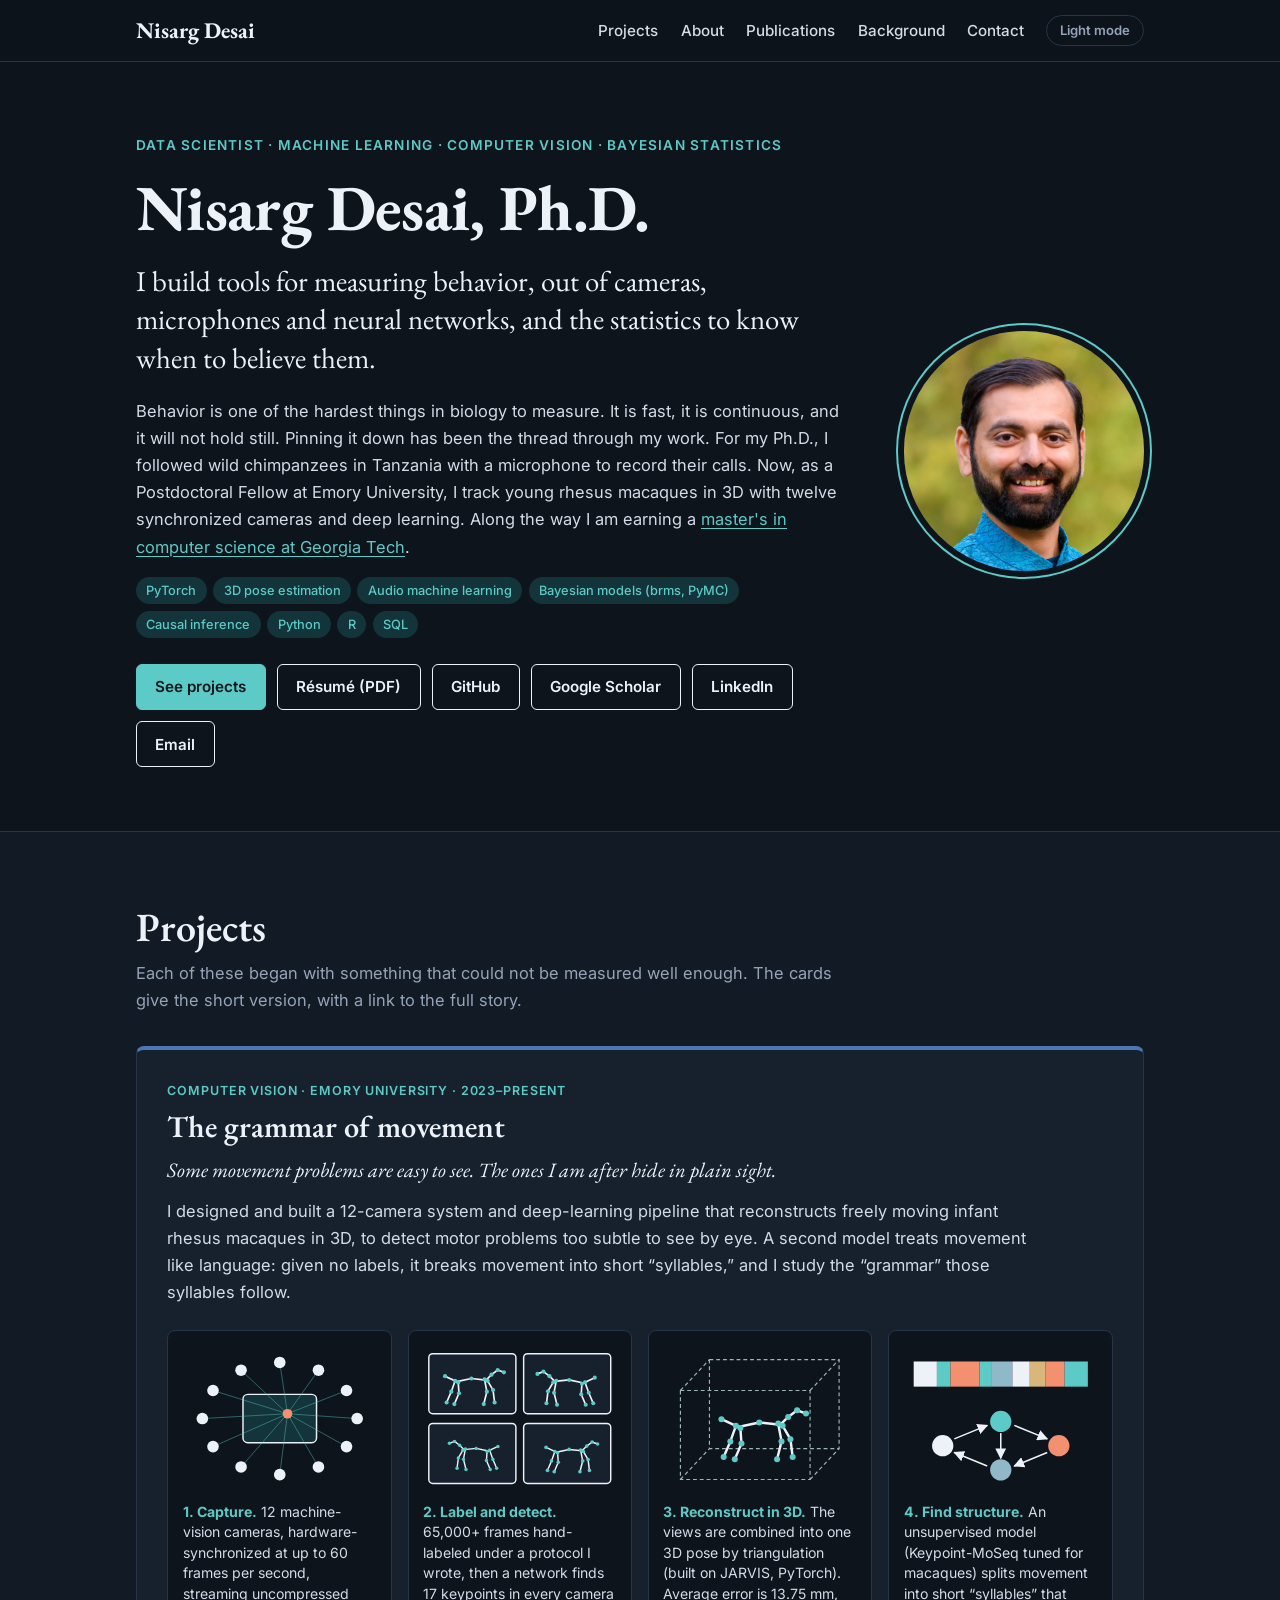
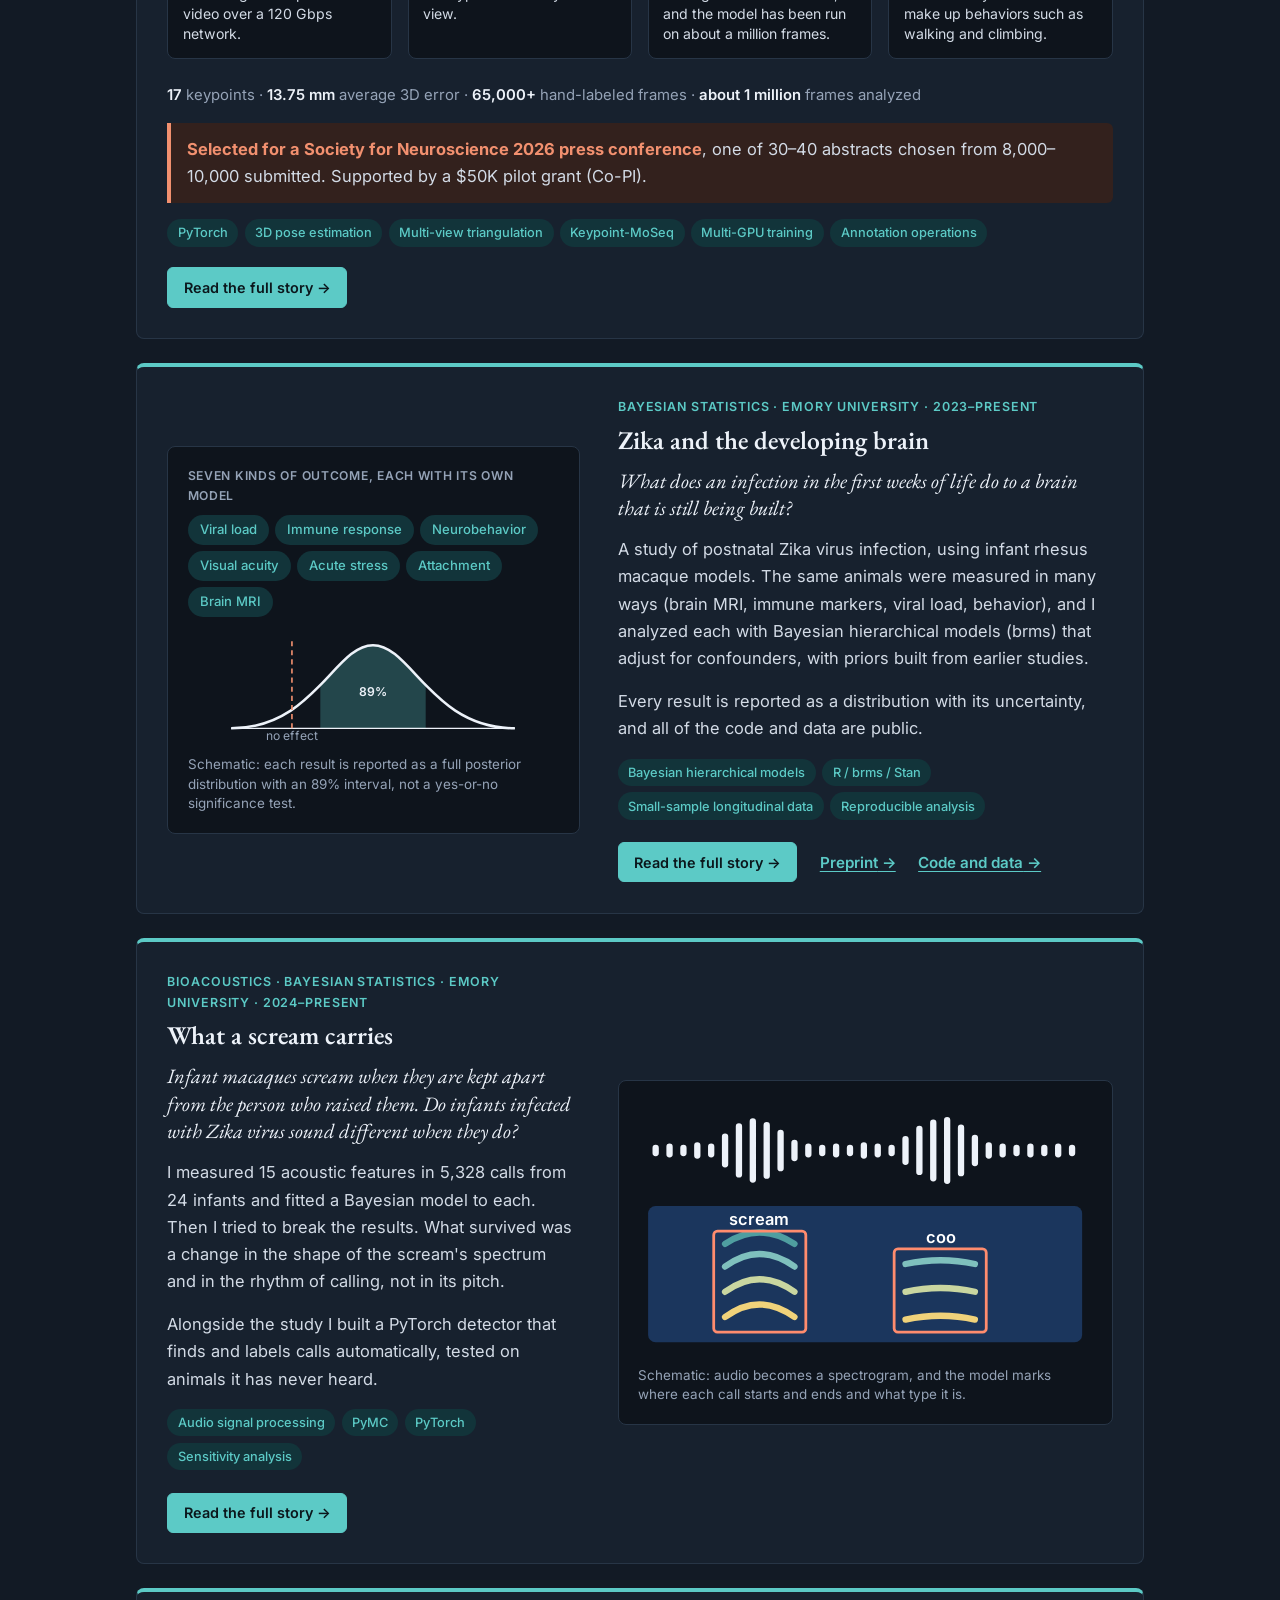
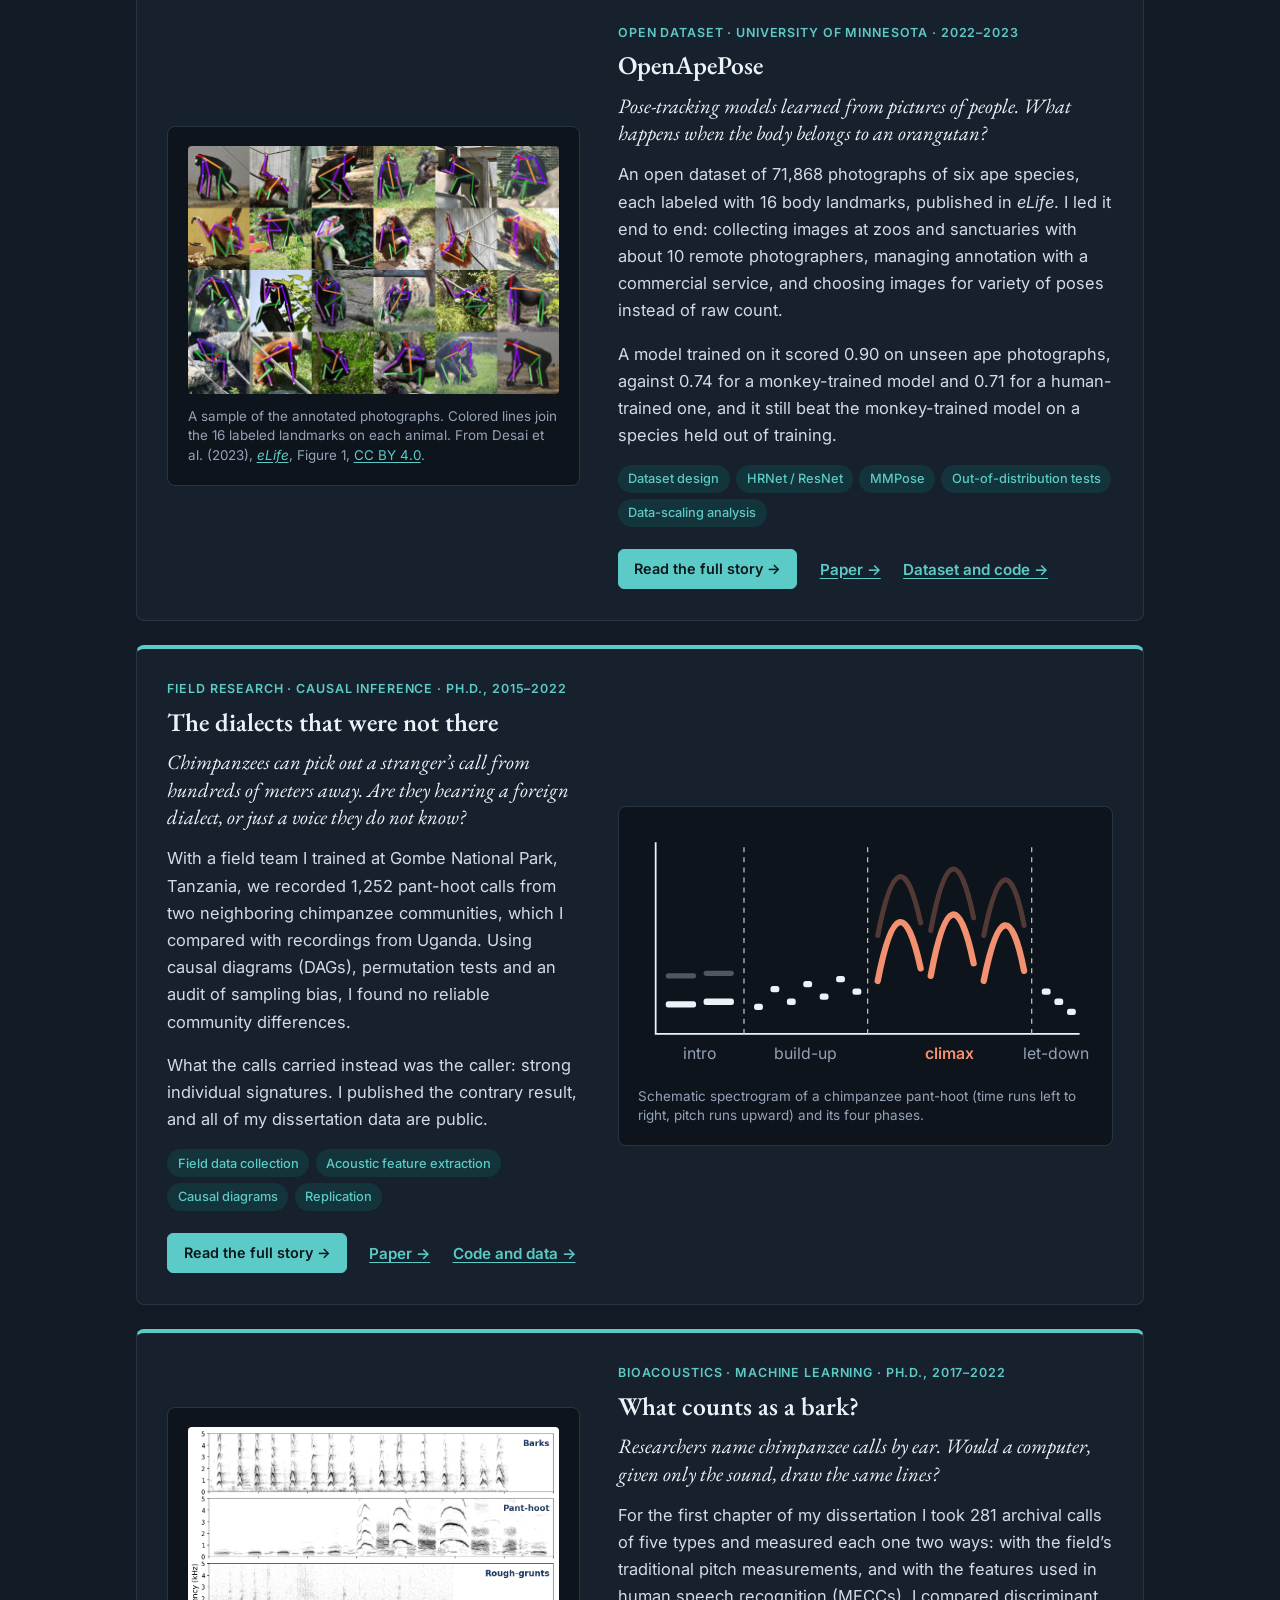
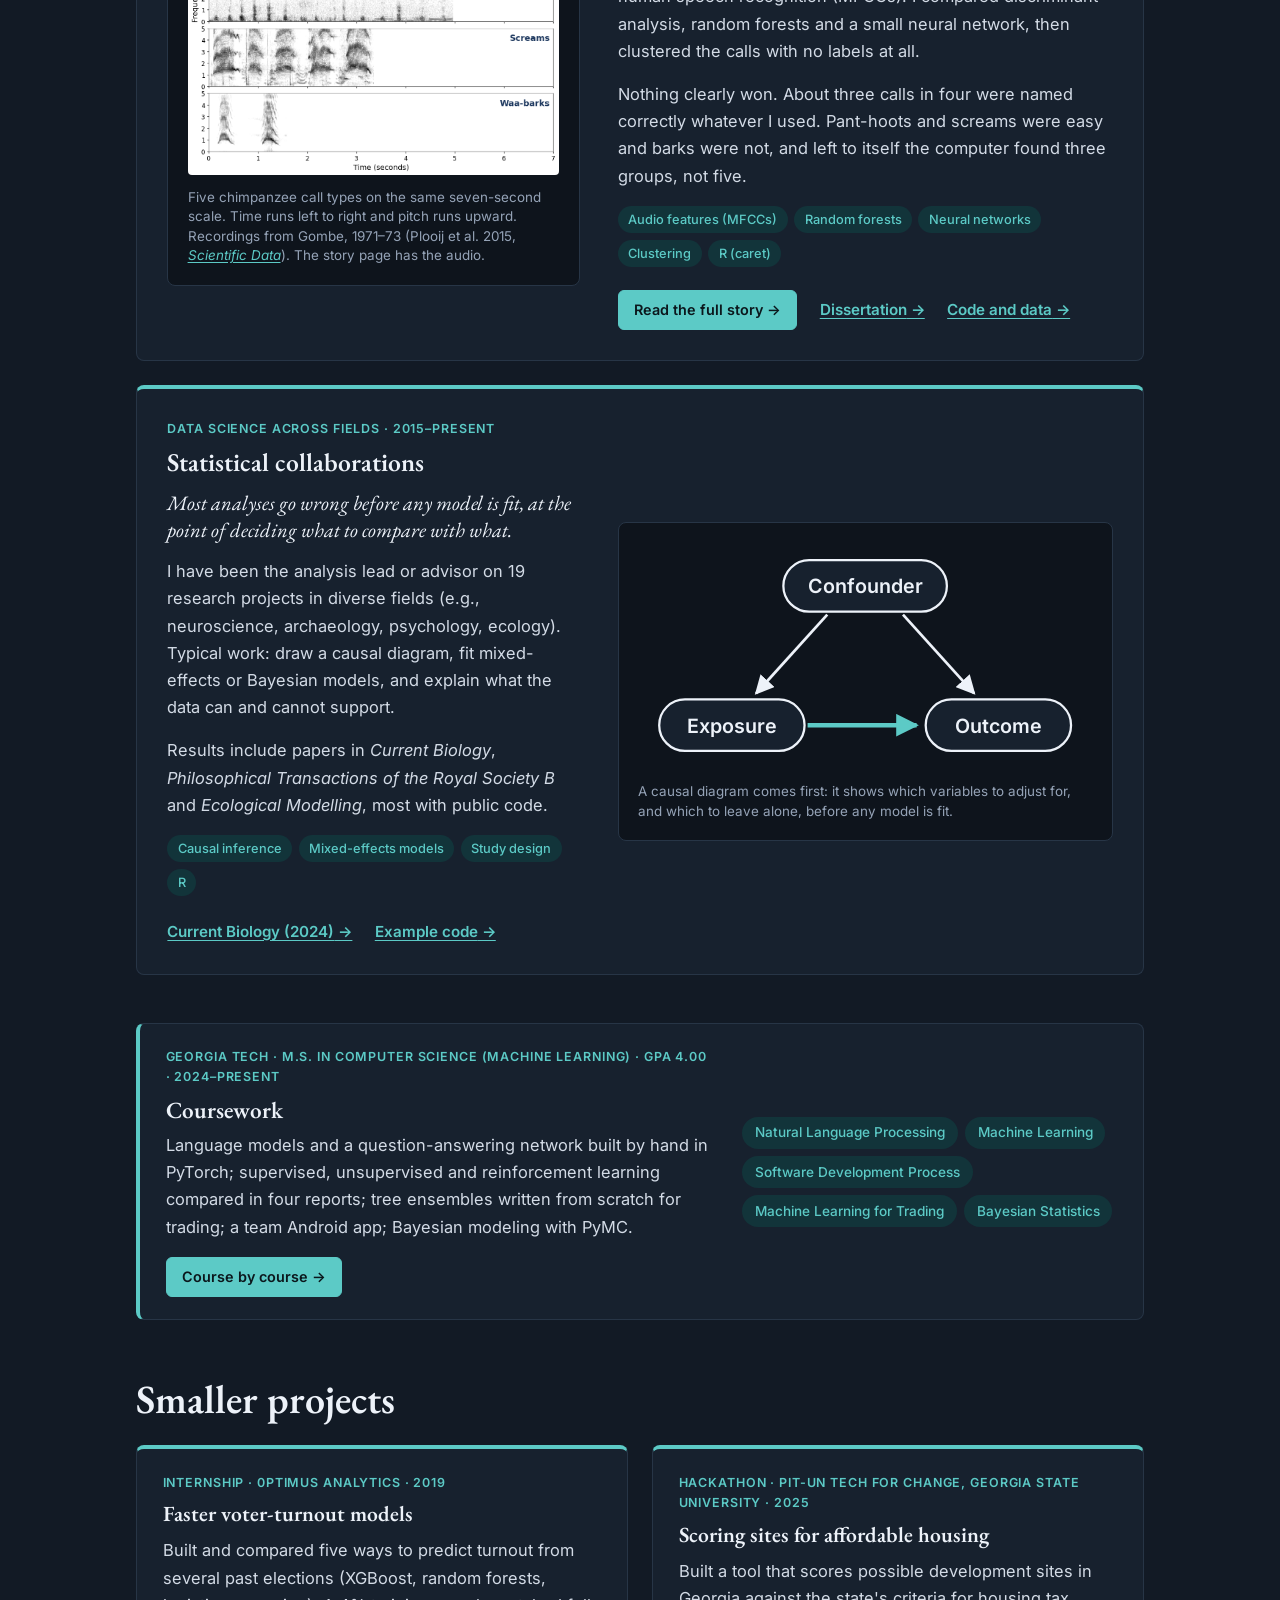
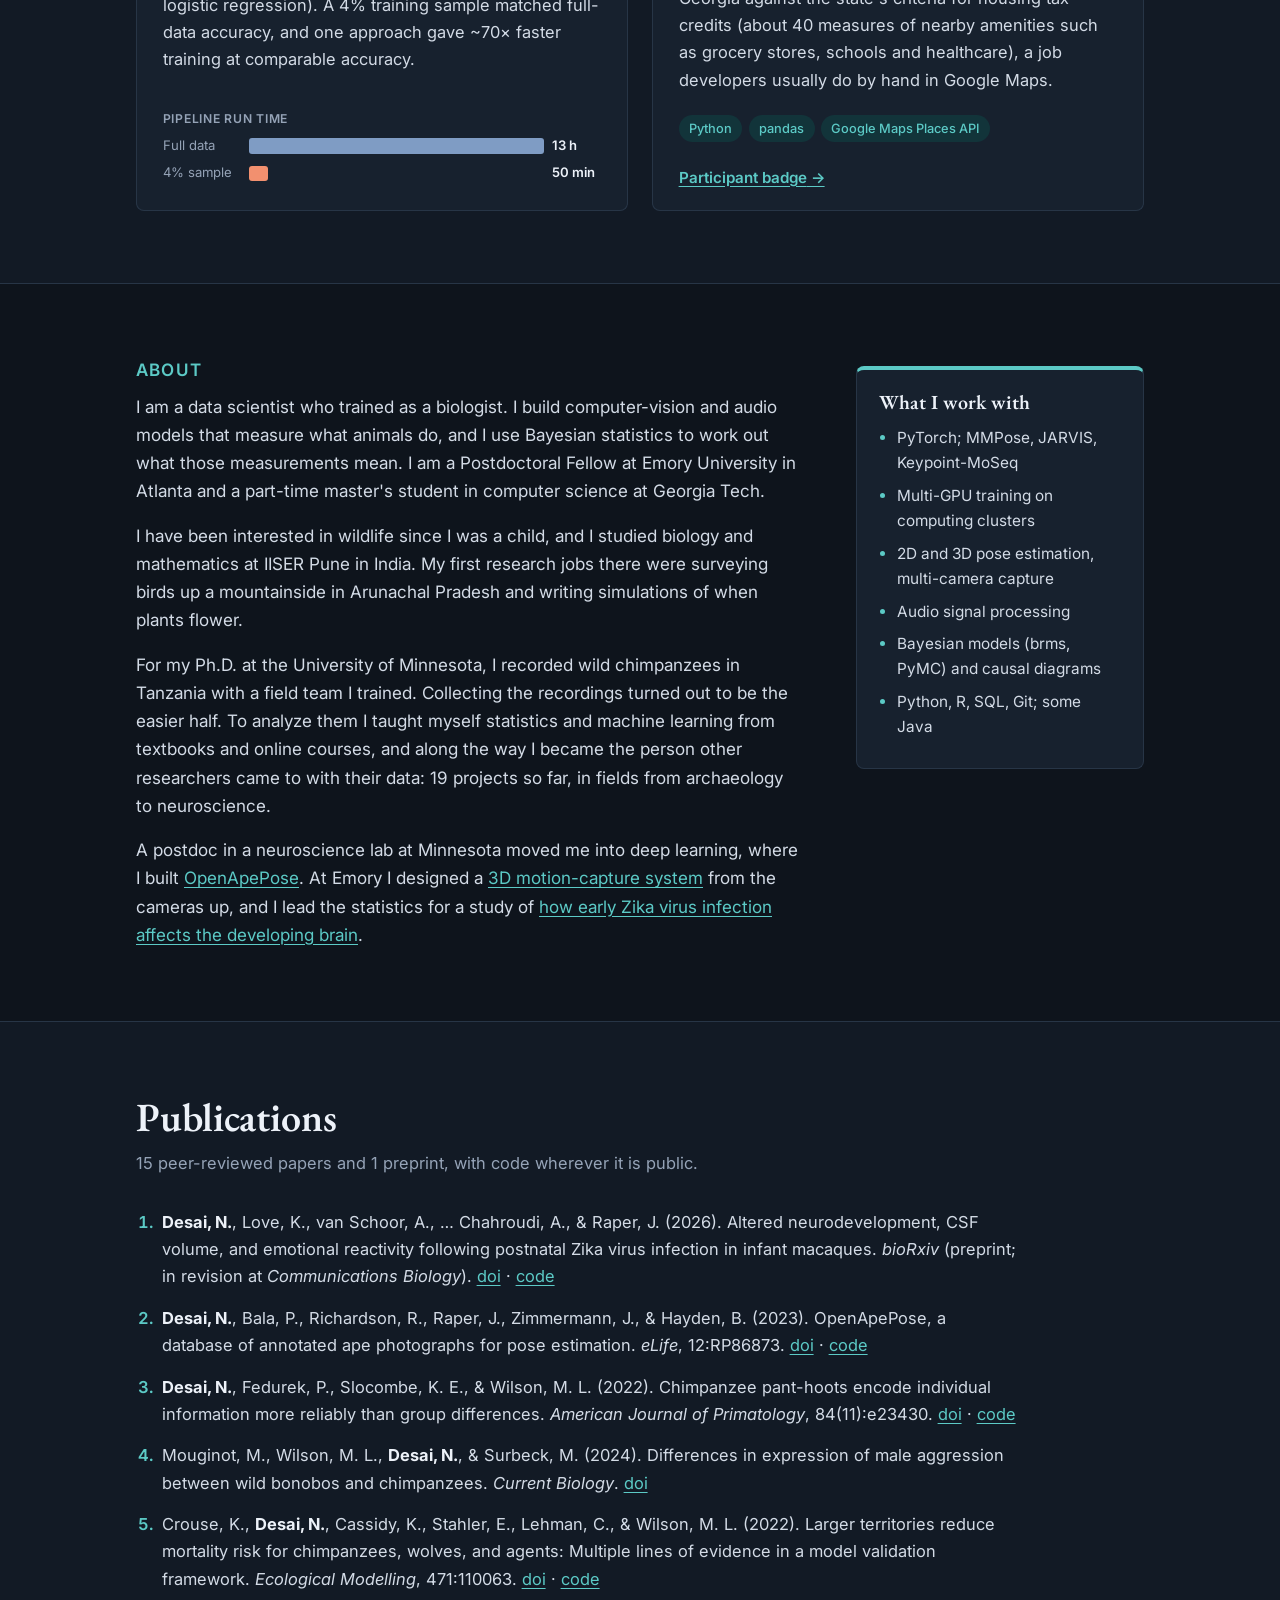
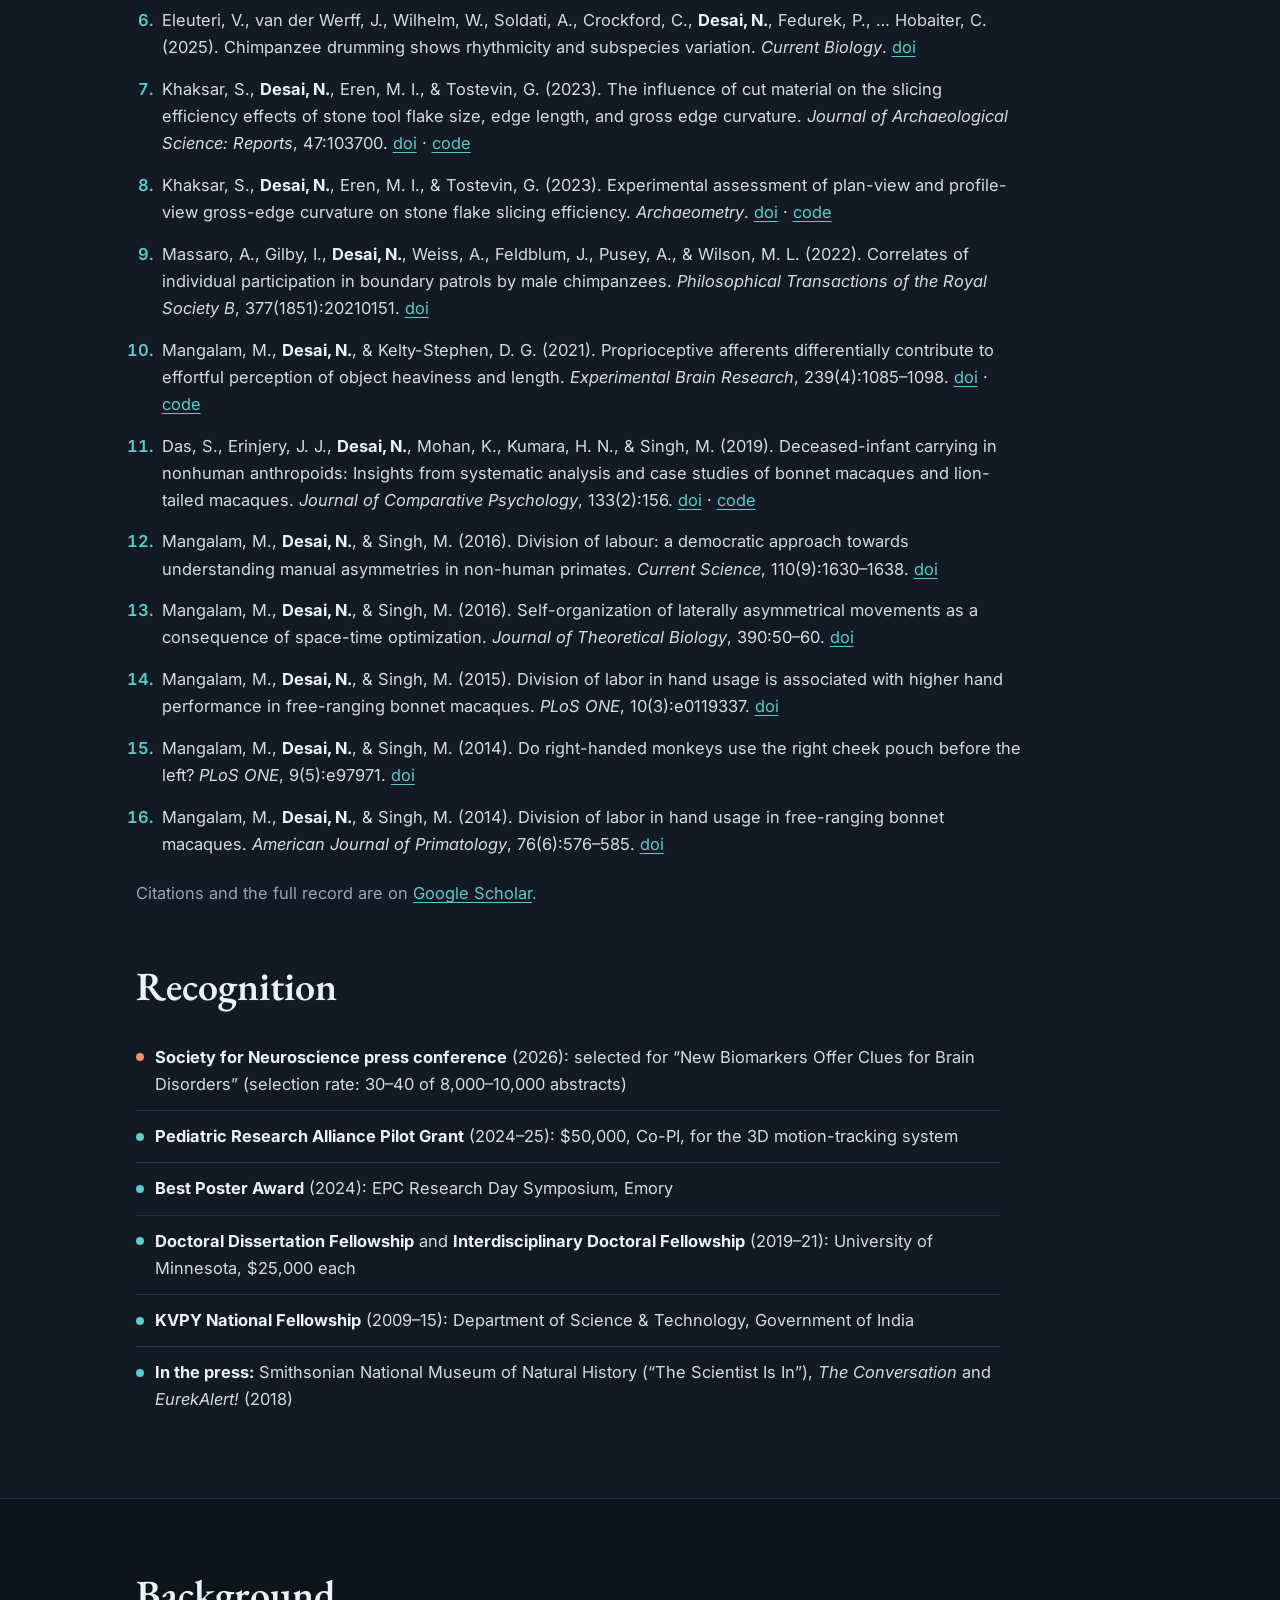
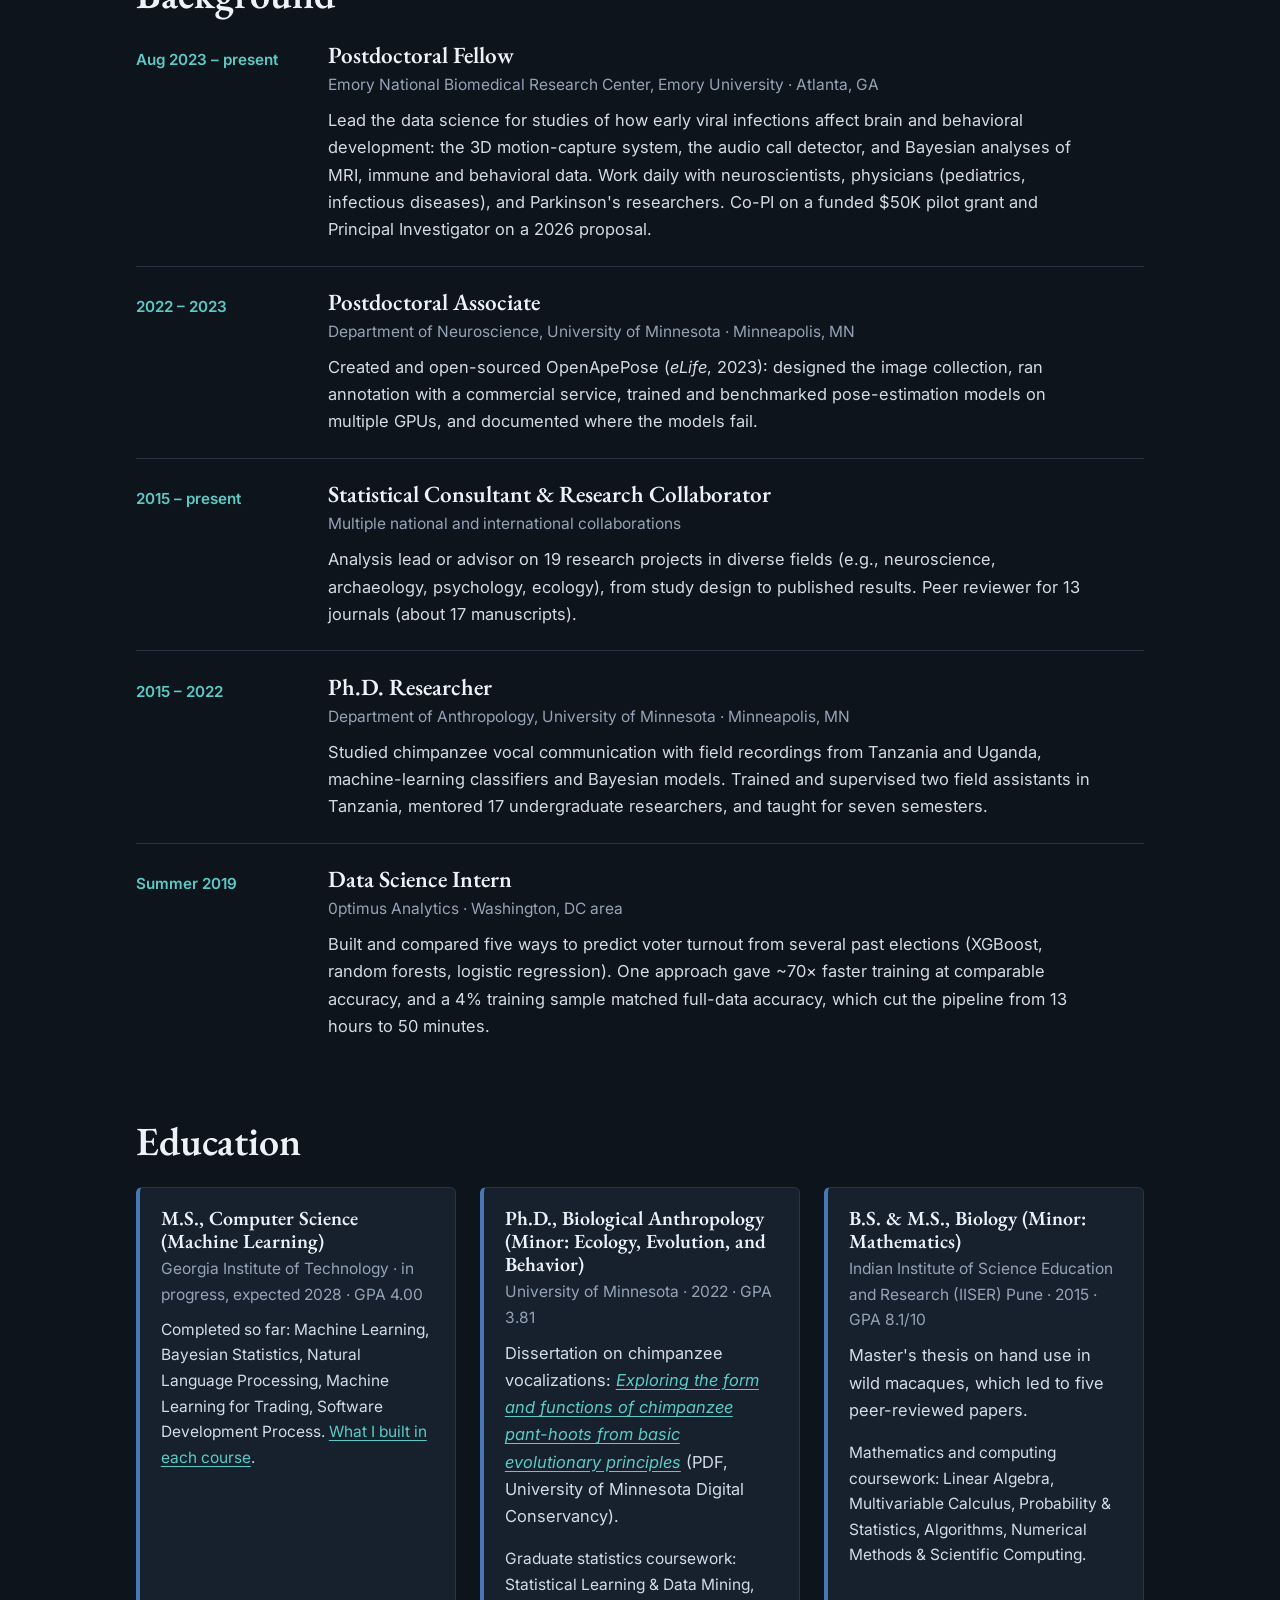
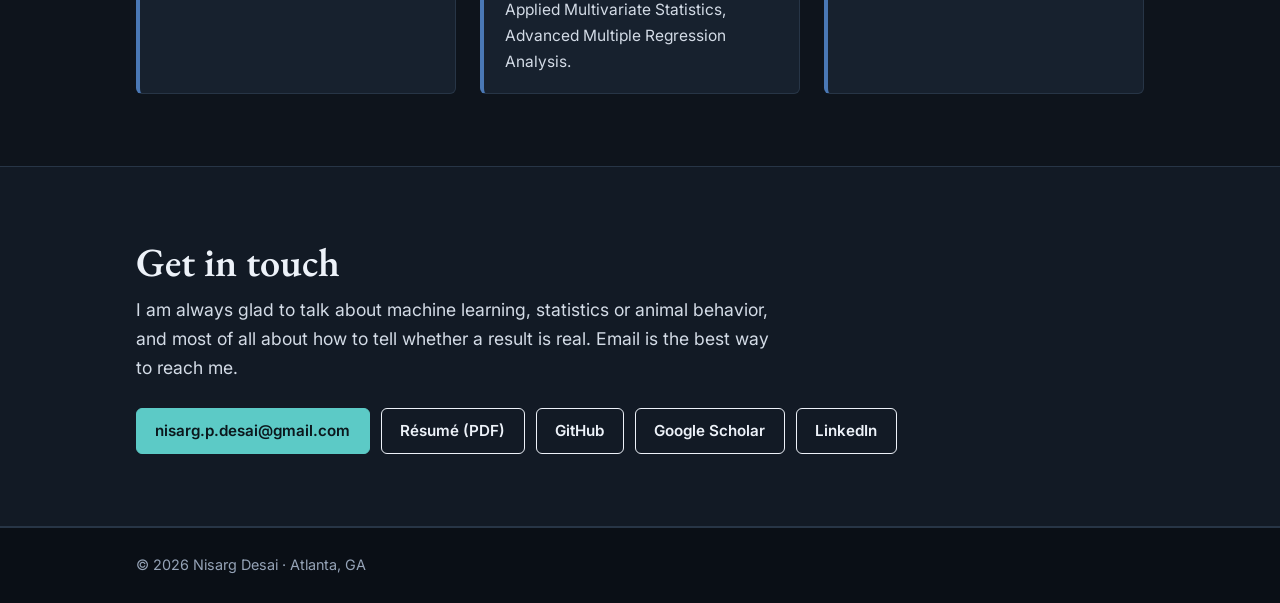
==== commit 8afd13cc: "Launch site" ====
--- a/index.html
+++ b/index.html
@@ -463,7 +463,7 @@
             <div>
               <h3>Postdoctoral Fellow</h3>
               <p class="where">Emory National Biomedical Research Center, Emory University · Atlanta, GA</p>
-              <p>Lead the data science for studies of how early viral infections affect brain and behavioral development: the 3D motion-capture system, the audio call detector, and Bayesian analyses of MRI, immune and behavioral data. Work daily with neuroscientists, physicians (pediatrics, infectious diseases), and Parkinson's researchers. Co-PI on a funded $50K pilot grant and Principal Investigator on two 2026 proposals.</p>
+              <p>Lead the data science for studies of how early viral infections affect brain and behavioral development: the 3D motion-capture system, the audio call detector, and Bayesian analyses of MRI, immune and behavioral data. Work daily with neuroscientists, physicians (pediatrics, infectious diseases), and Parkinson's researchers. Co-PI on a funded $50K pilot grant and Principal Investigator on a 2026 proposal.</p>
             </div>
           </li>
           <li>
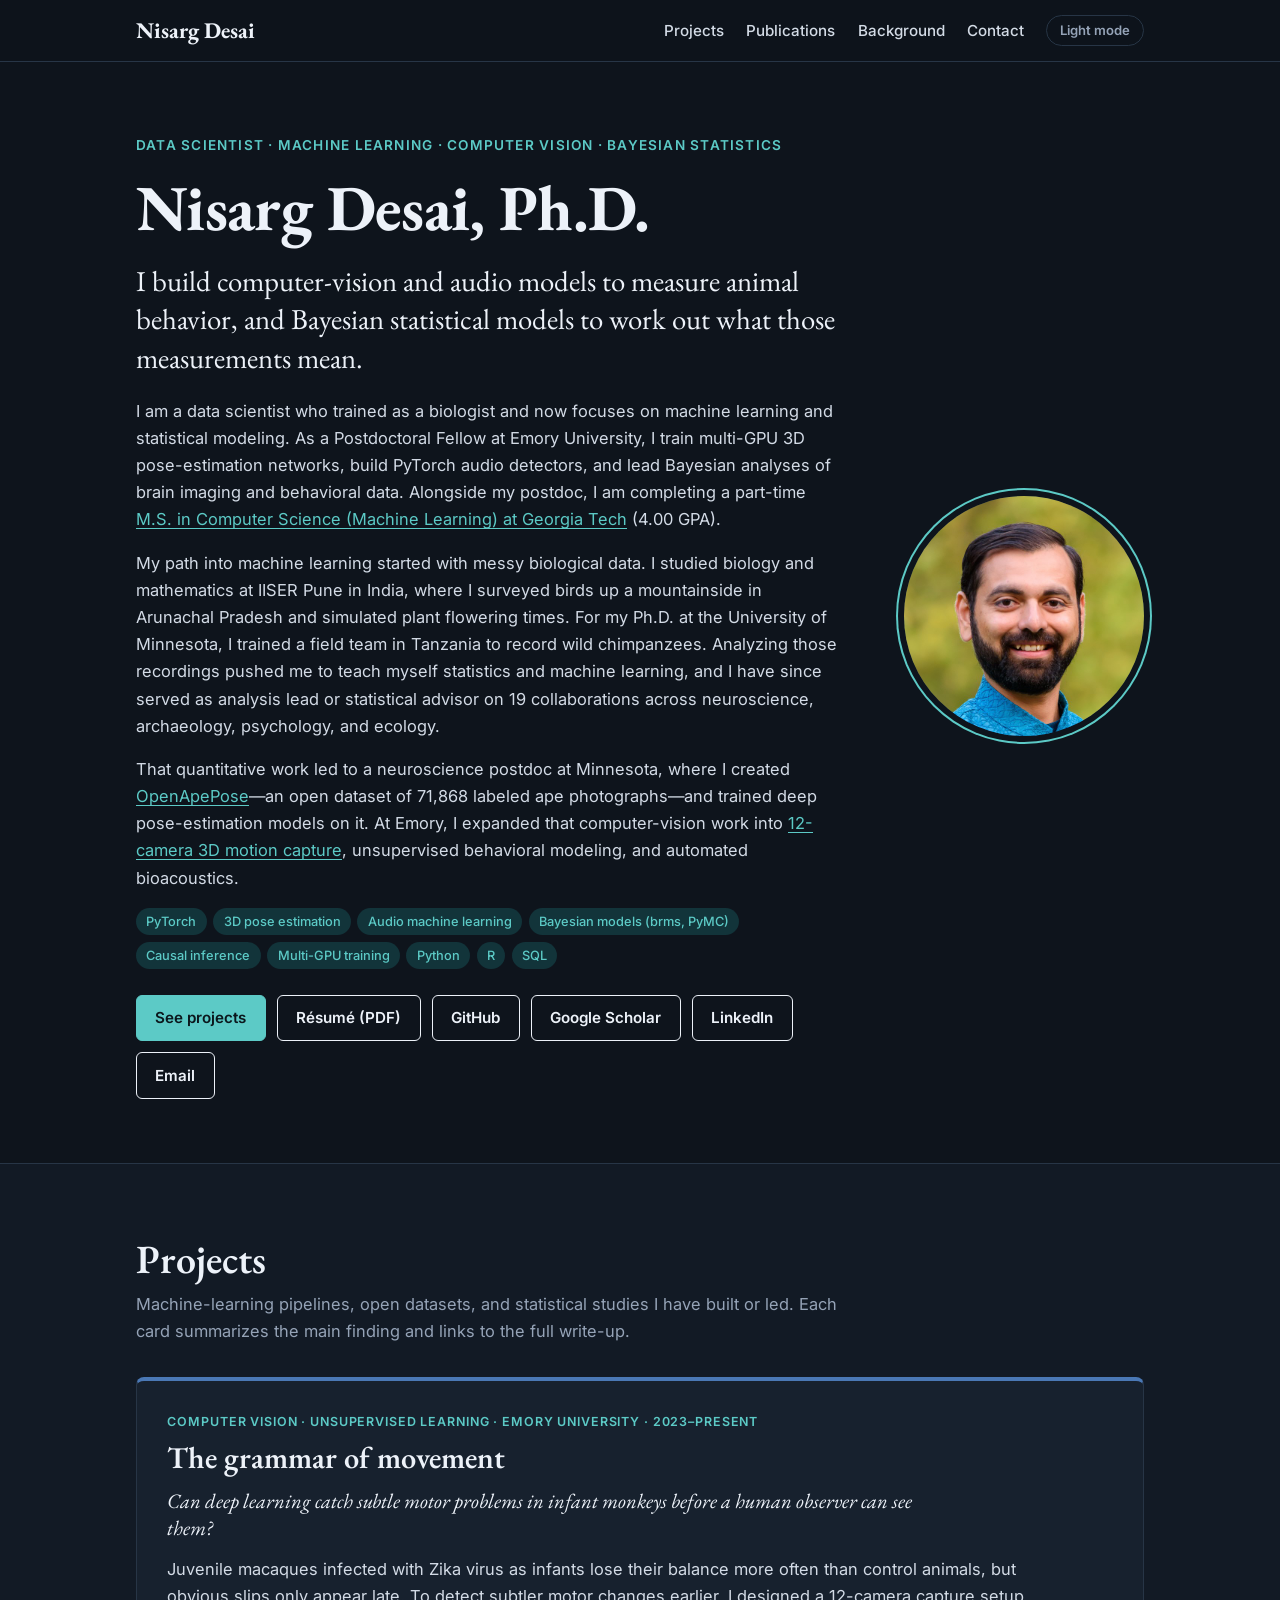
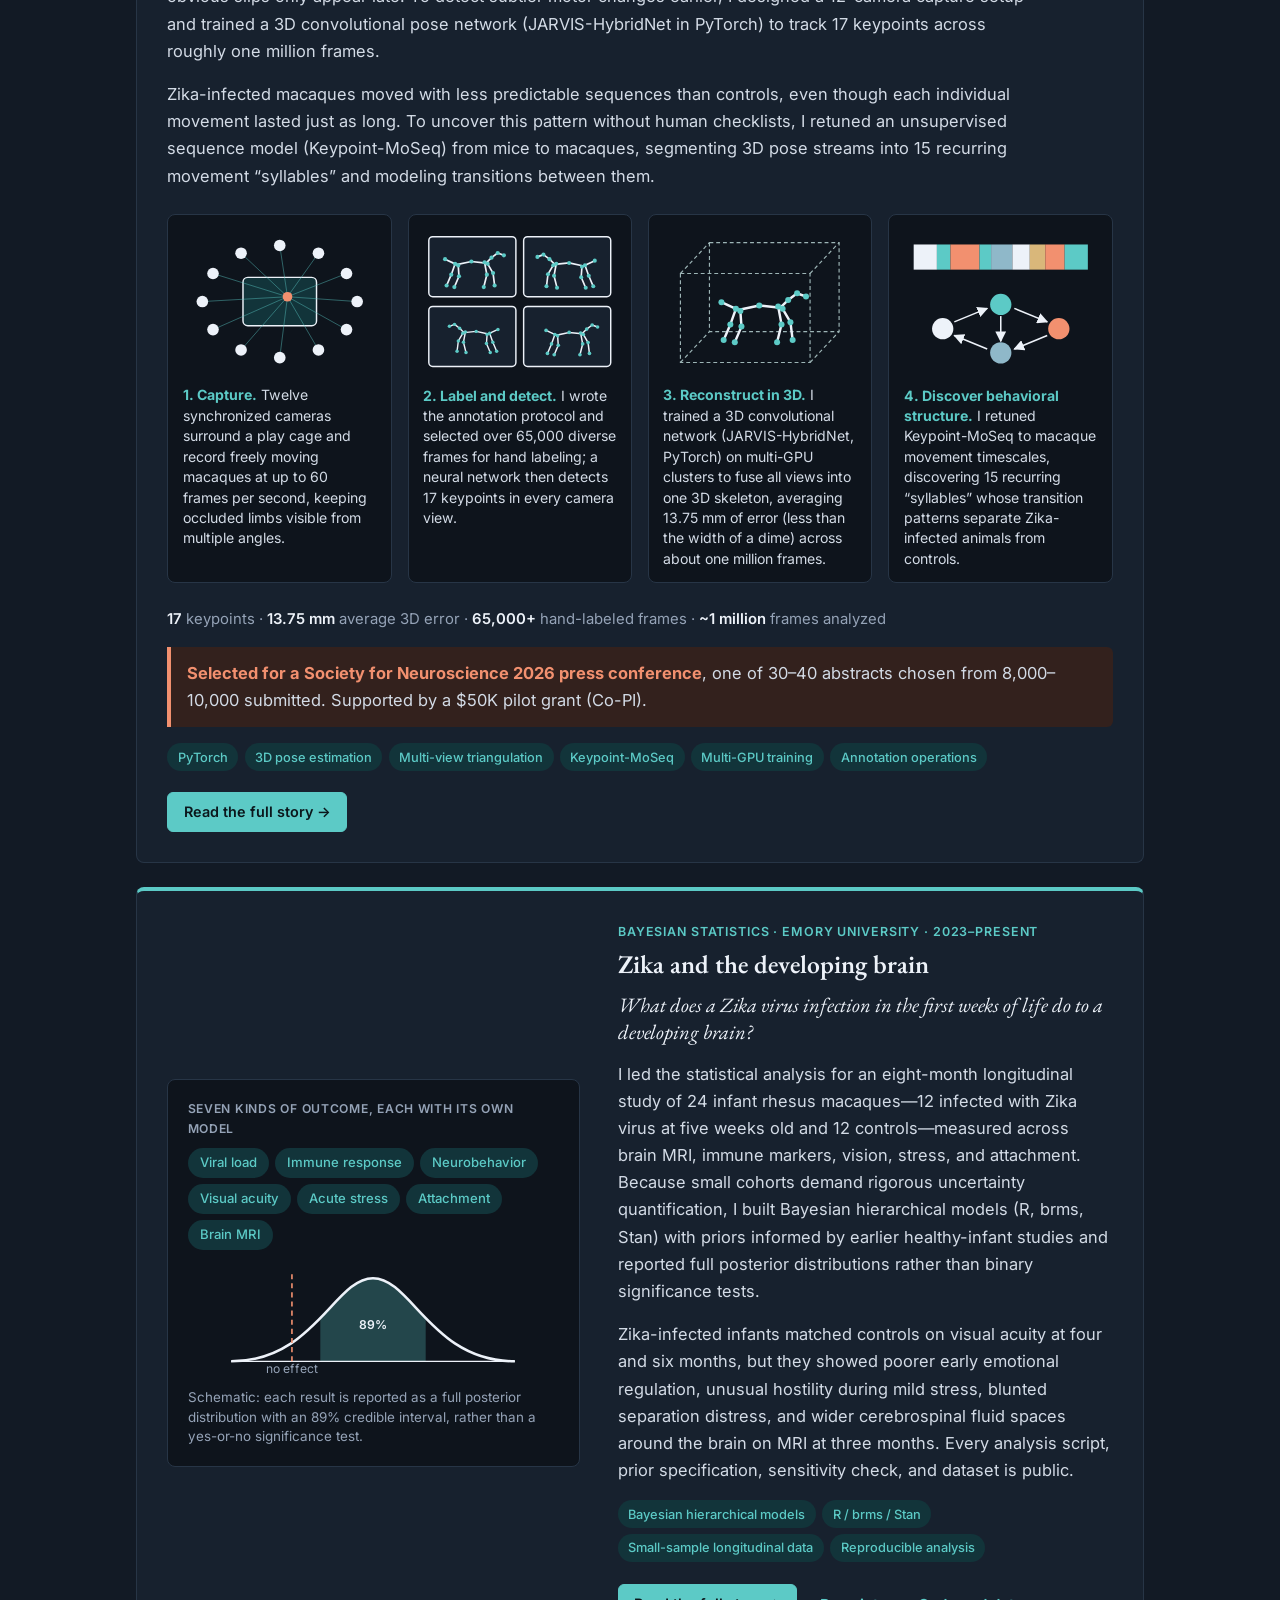
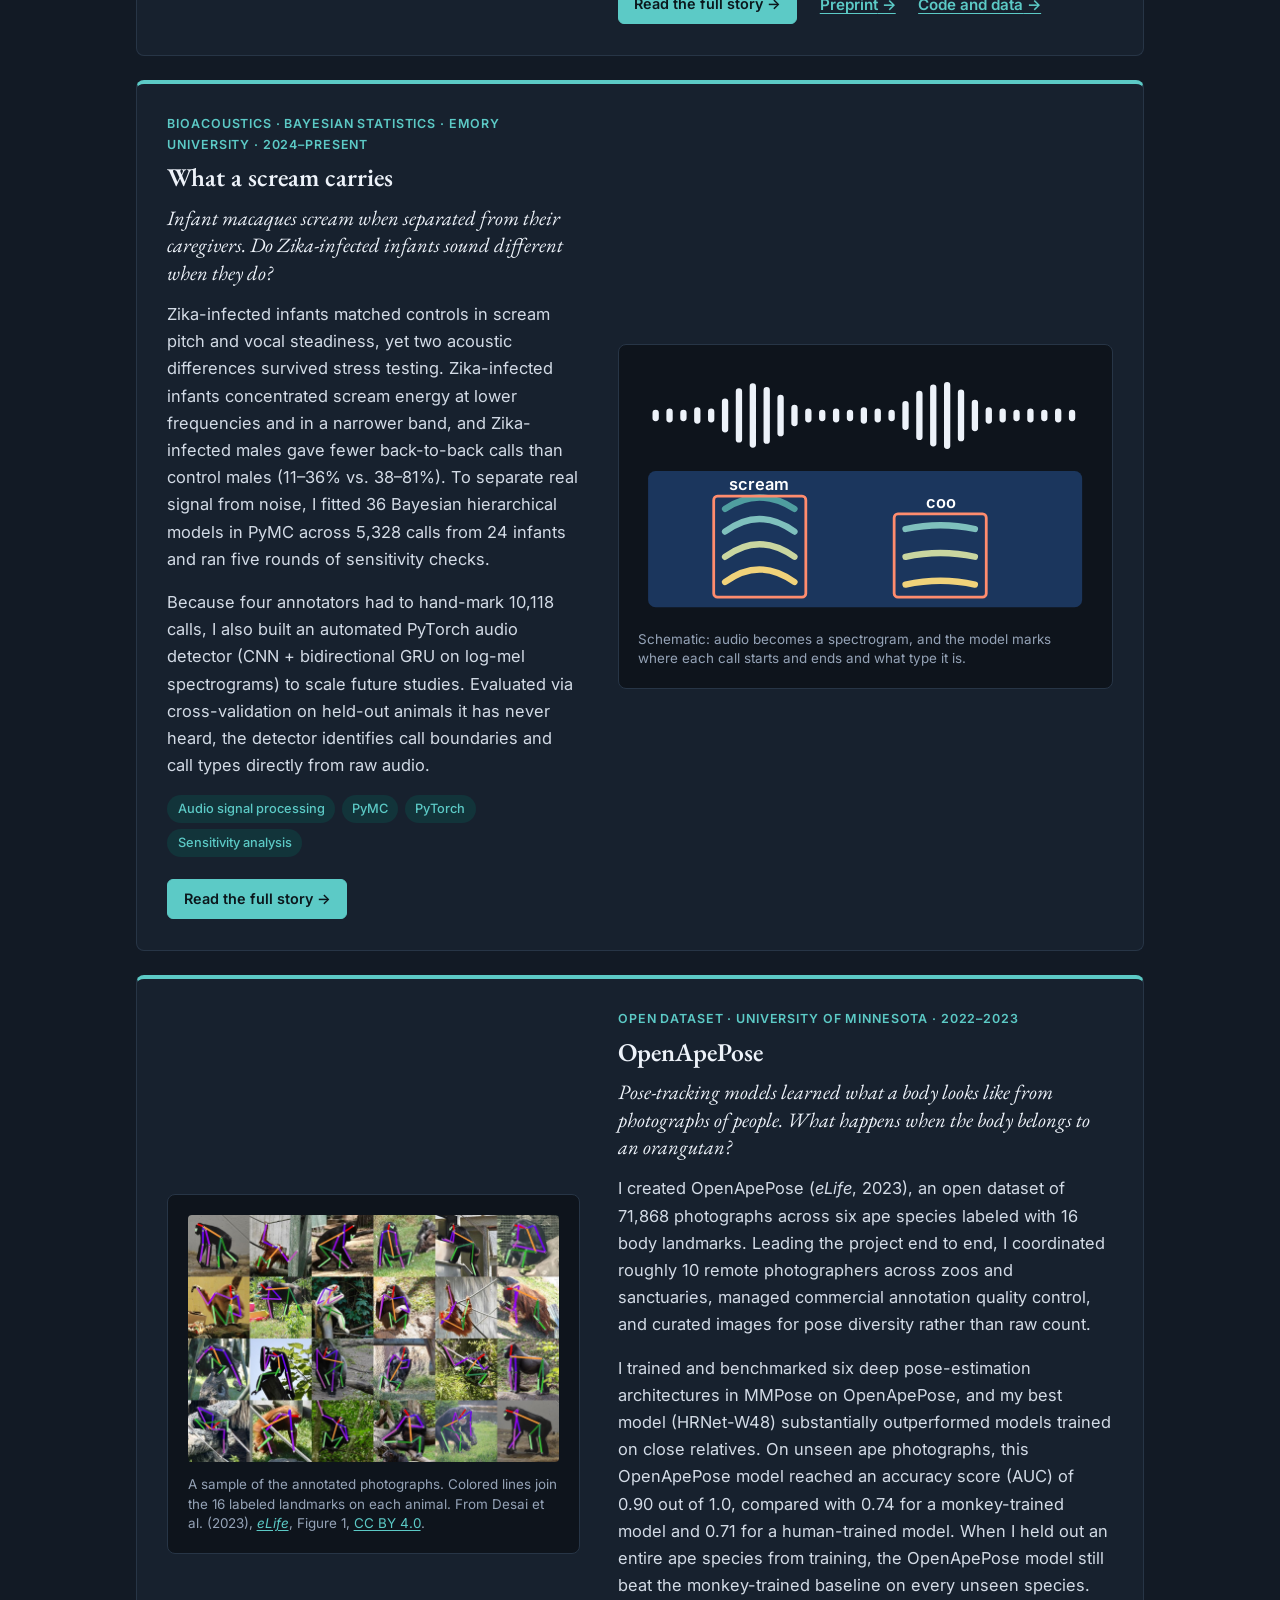
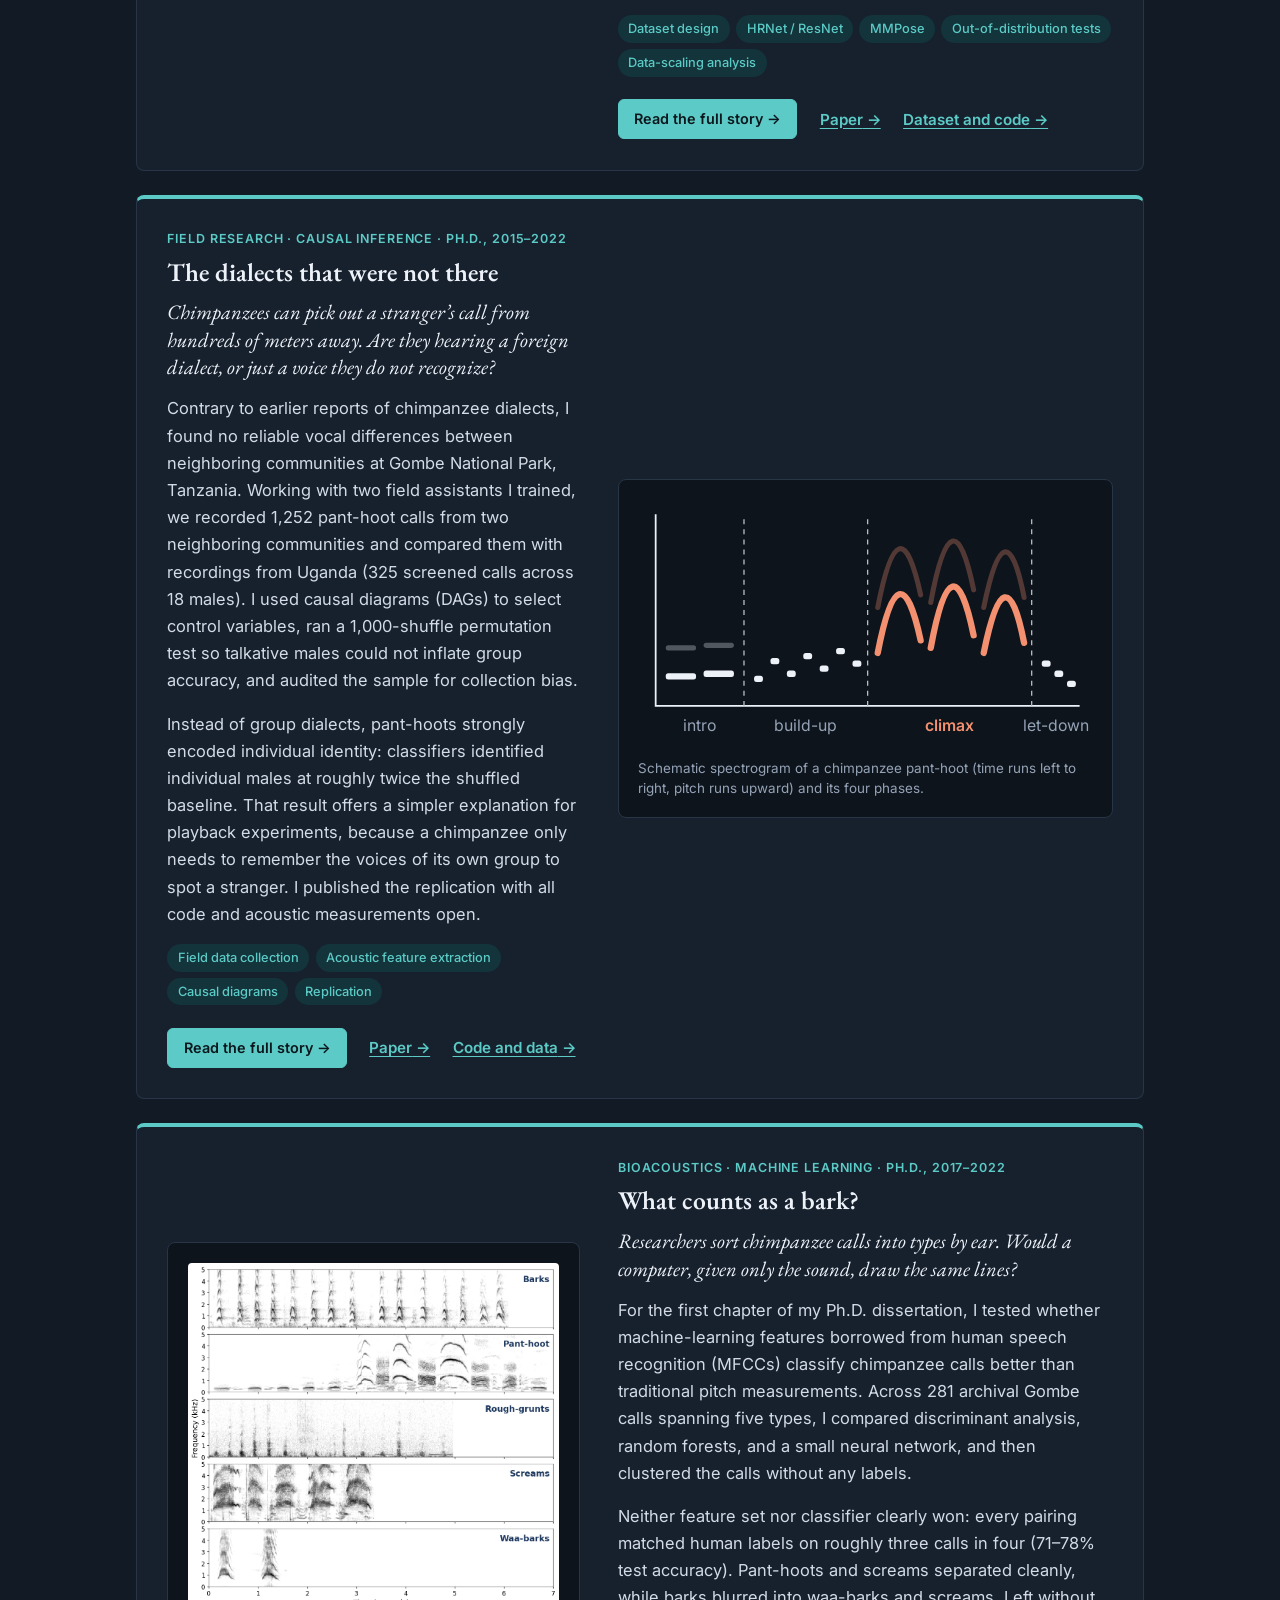
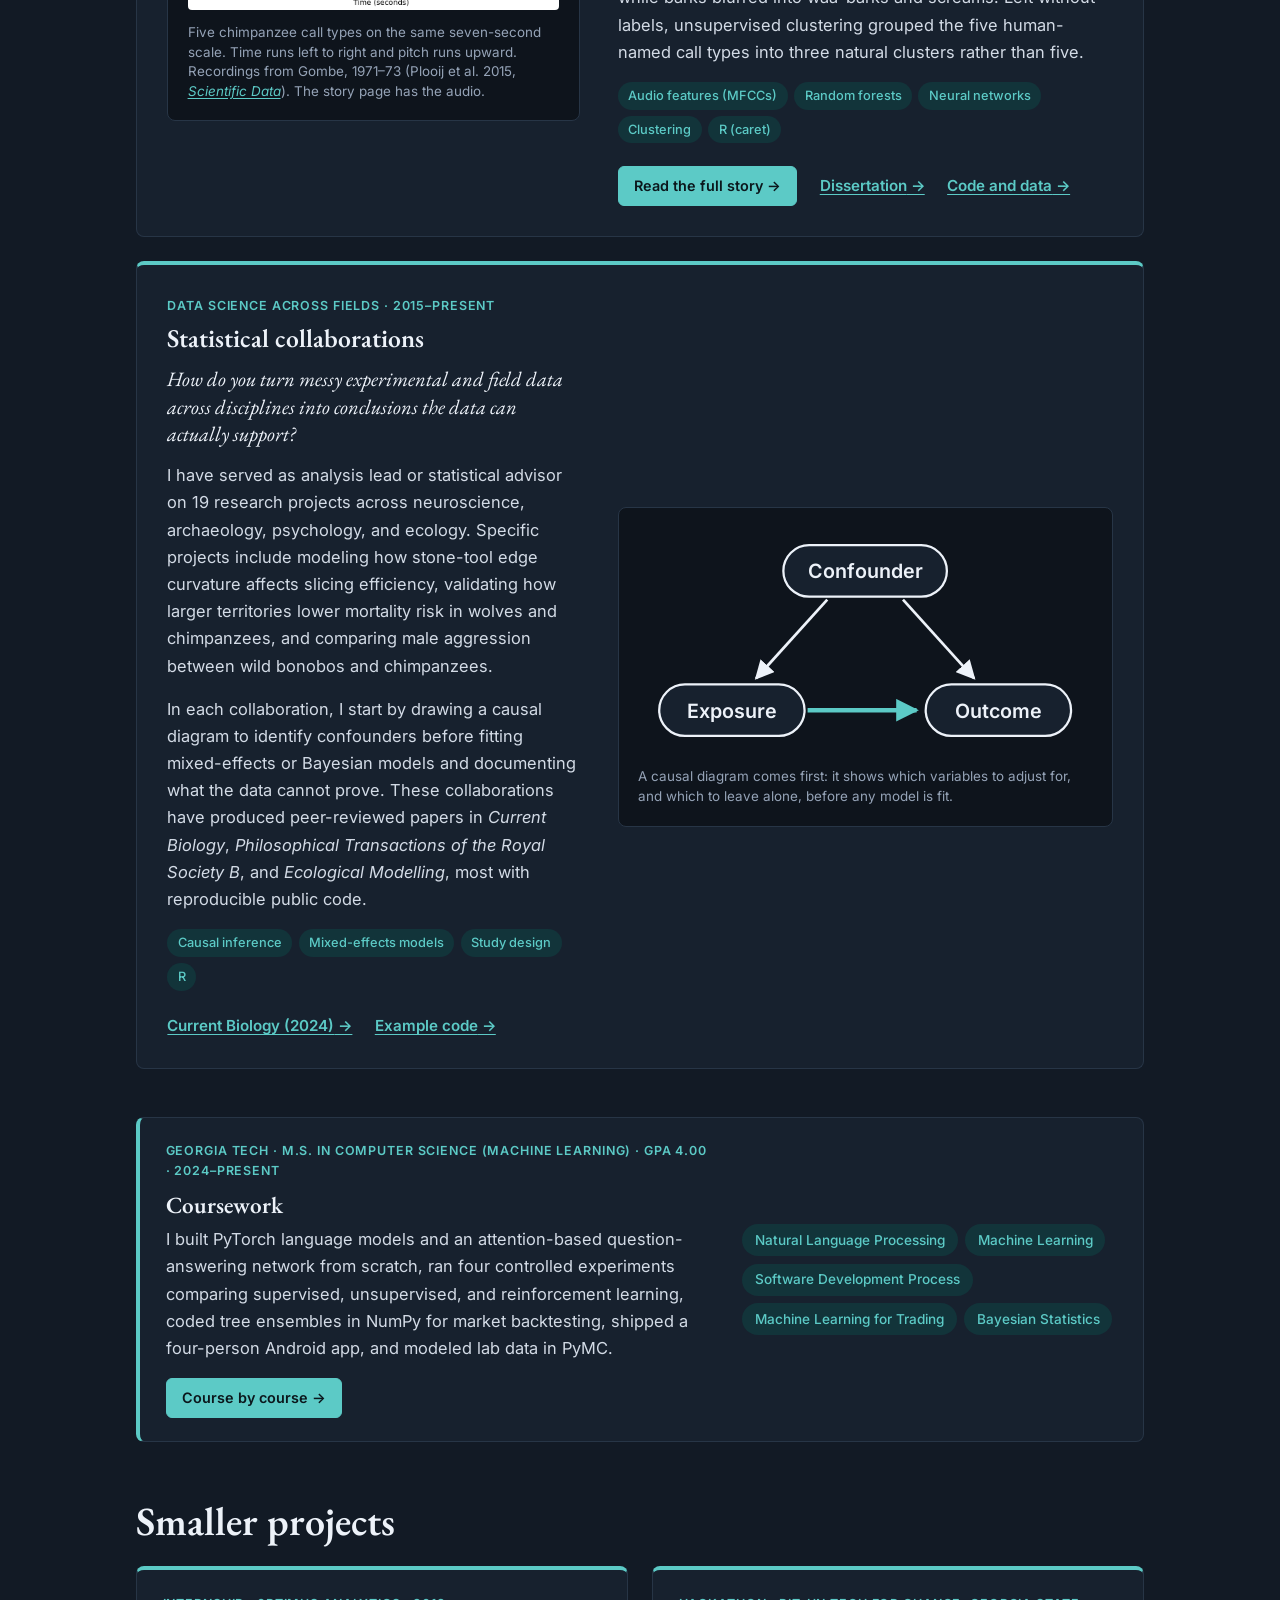
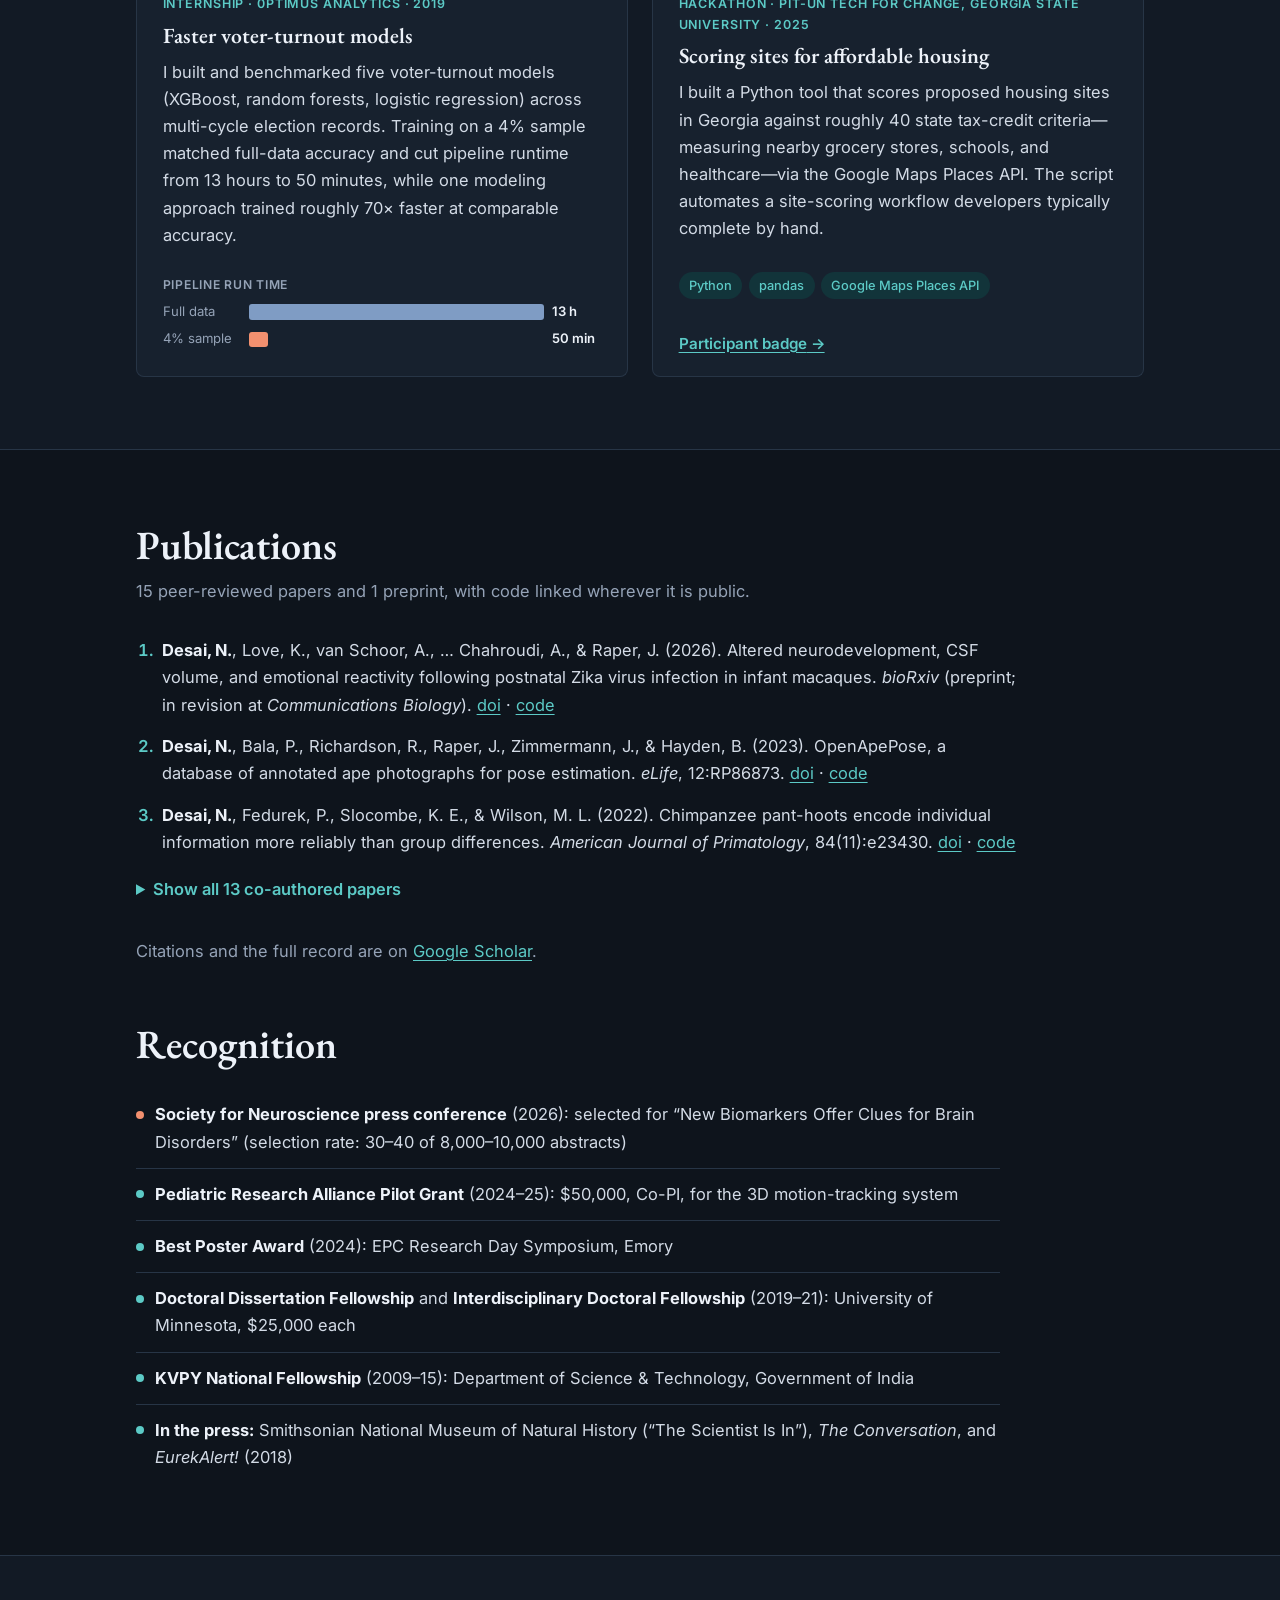
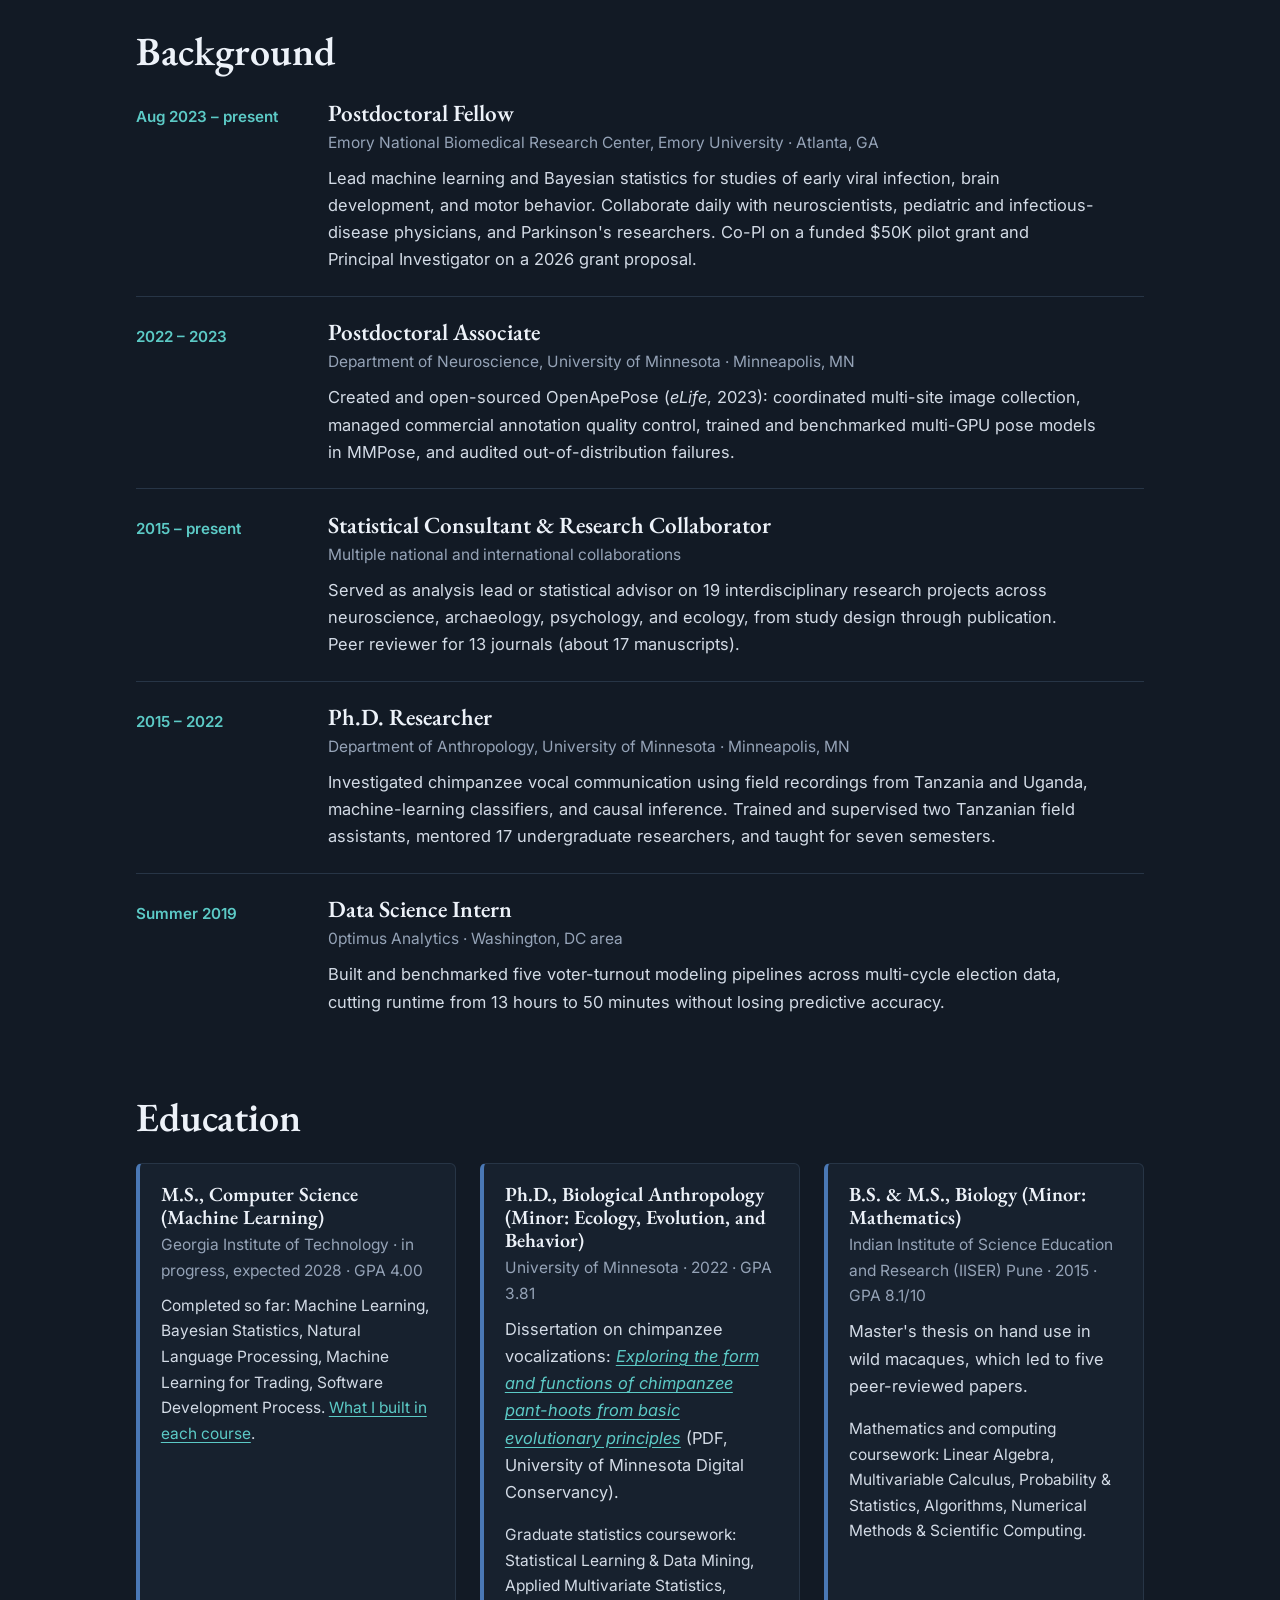
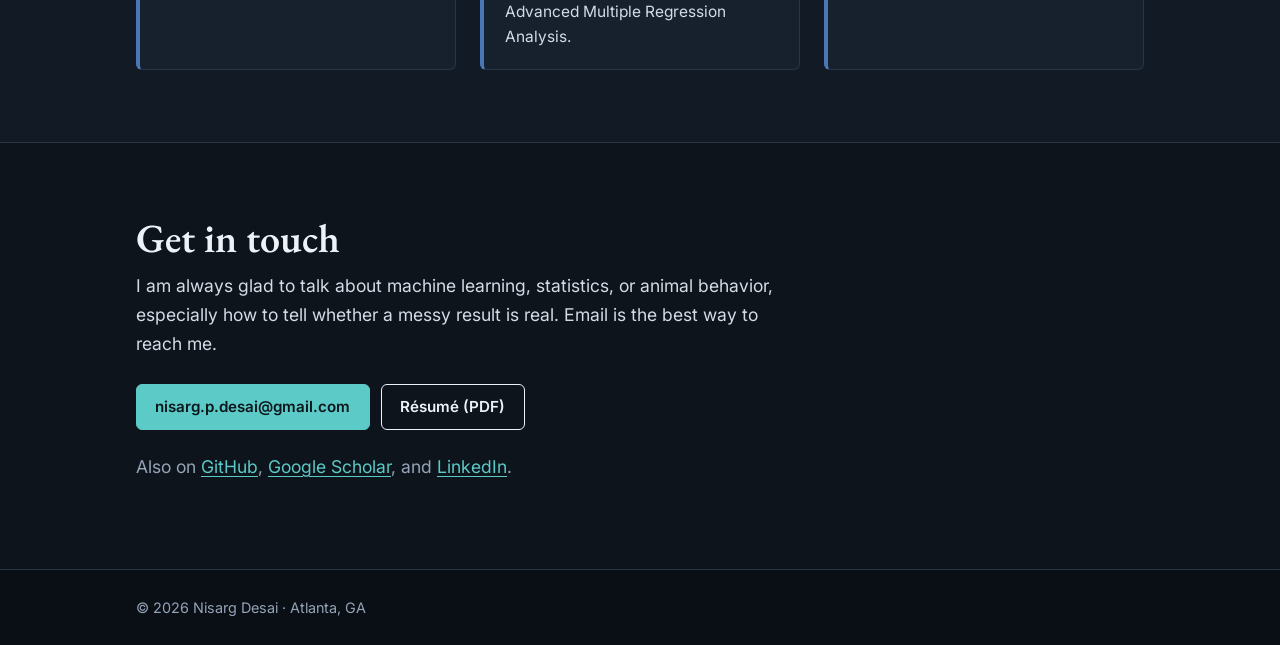
==== commit 0e2fd690: "organization and language updates" ====
--- a/index.html
+++ b/index.html
@@ -4,7 +4,7 @@
   <meta charset="utf-8">
   <meta name="viewport" content="width=device-width, initial-scale=1">
   <title>Nisarg Desai, Ph.D. | Data scientist: machine learning, computer vision, Bayesian statistics</title>
-  <meta name="description" content="Nisarg Desai is a data scientist who builds machine-learning systems that measure behavior from video and audio: 3D pose estimation, audio detection and Bayesian statistics. Creator of OpenApePose.">
+  <meta name="description" content="Nisarg Desai is a data scientist and machine learning researcher who builds computer-vision, audio, and Bayesian statistical systems to measure complex behavior. Creator of OpenApePose.">
   <meta name="author" content="Nisarg Desai">
   <!-- launch-meta -->
   <link rel="canonical" href="https://desai-nisarg.github.io/">
@@ -18,7 +18,7 @@
   <!-- /launch-meta -->
   <meta property="og:type" content="website">
   <meta property="og:title" content="Nisarg Desai, Ph.D.">
-  <meta property="og:description" content="Instruments for measuring behavior, built from cameras, microphones and neural networks, and the statistics to know when to believe them.">
+  <meta property="og:description" content="Computer-vision, audio, and Bayesian statistical systems that measure complex behavior from raw video and sound.">
   <script>try { var t = localStorage.getItem('theme'); if (t) document.documentElement.dataset.theme = t; } catch (e) {}</script>
   <link rel="icon" href="data:image/svg+xml,%3Csvg xmlns='http://www.w3.org/2000/svg' viewBox='0 0 64 64'%3E%3Crect width='64' height='64' rx='12' fill='%231B365D'/%3E%3Ctext x='32' y='43' font-family='Georgia,serif' font-size='30' font-weight='700' text-anchor='middle' fill='%23ffffff'%3END%3C/text%3E%3C/svg%3E">
   <link rel="preconnect" href="https://fonts.googleapis.com">
@@ -69,12 +69,12 @@
       </g>
     </defs>
   </svg>
+
   <header class="site-header">
     <div class="wrap header-inner">
       <a class="brand" href="#top">Nisarg Desai</a>
       <nav aria-label="Sections">
         <a href="#projects">Projects</a>
-        <a href="#about">About</a>
         <a href="#publications">Publications</a>
         <a href="#background">Background</a>
         <a href="#contact">Contact</a>
@@ -85,16 +85,18 @@
 
   <main id="main">
 
-    <!-- ============ HERO ============ -->
+    <!-- ============ HERO / ABOUT ============ -->
     <section class="hero" id="top">
       <div class="wrap hero-grid">
-        <div>
+        <div id="about">
           <p class="eyebrow">Data scientist · Machine learning · Computer vision · Bayesian statistics</p>
           <h1>Nisarg Desai, Ph.D.</h1>
-          <p class="lede">I build tools for measuring behavior, out of cameras, microphones and neural networks, and the statistics to know when to believe them.</p>
-          <p>Behavior is one of the hardest things in biology to measure. It is fast, it is continuous, and it will not hold still. Pinning it down has been the thread through my work. For my Ph.D., I followed wild chimpanzees in Tanzania with a microphone to record their calls. Now, as a Postdoctoral Fellow at Emory University, I track young rhesus macaques in 3D with twelve synchronized cameras and deep learning. Along the way I am earning a <a href="projects/coursework.html">master's in computer science at Georgia Tech</a>.</p>
+          <p class="lede">I build computer-vision and audio models to measure animal behavior, and Bayesian statistical models to work out what those measurements mean.</p>
+          <p>I am a data scientist who trained as a biologist and now focuses on machine learning and statistical modeling. As a Postdoctoral Fellow at Emory University, I train multi-GPU 3D pose-estimation networks, build PyTorch audio detectors, and lead Bayesian analyses of brain imaging and behavioral data. Alongside my postdoc, I am completing a part-time <a href="projects/coursework.html">M.S. in Computer Science (Machine Learning) at Georgia Tech</a> (4.00 GPA).</p>
+          <p>My path into machine learning started with messy biological data. I studied biology and mathematics at IISER Pune in India, where I surveyed birds up a mountainside in Arunachal Pradesh and simulated plant flowering times. For my Ph.D. at the University of Minnesota, I trained a field team in Tanzania to record wild chimpanzees. Analyzing those recordings pushed me to teach myself statistics and machine learning, and I have since served as analysis lead or statistical advisor on 19 collaborations across neuroscience, archaeology, psychology, and ecology.</p>
+          <p>That quantitative work led to a neuroscience postdoc at Minnesota, where I created <a href="projects/openapepose.html">OpenApePose</a>—an open dataset of 71,868 labeled ape photographs—and trained deep pose-estimation models on it. At Emory, I expanded that computer-vision work into <a href="projects/movement-grammar.html">12-camera 3D motion capture</a>, unsupervised behavioral modeling, and automated bioacoustics.</p>
           <ul class="tags hero-skills" aria-label="Main skills">
-            <li>PyTorch</li><li>3D pose estimation</li><li>Audio machine learning</li><li>Bayesian models (brms, PyMC)</li><li>Causal inference</li><li>Python</li><li>R</li><li>SQL</li>
+            <li>PyTorch</li><li>3D pose estimation</li><li>Audio machine learning</li><li>Bayesian models (brms, PyMC)</li><li>Causal inference</li><li>Multi-GPU training</li><li>Python</li><li>R</li><li>SQL</li>
           </ul>
           <div class="actions">
             <a class="btn primary" href="#projects">See projects</a>
@@ -116,14 +118,15 @@
     <section id="projects" class="alt">
       <div class="wrap">
         <h2>Projects</h2>
-        <p class="section-intro">Each of these began with something that could not be measured well enough. The cards give the short version, with a link to the full story.</p>
+        <p class="section-intro">Machine-learning pipelines, open datasets, and statistical studies I have built or led. Each card summarizes the main finding and links to the full write-up.</p>
 
         <!-- ---- 3D motion capture ---- -->
         <article class="project feature" id="mocap">
-          <p class="kicker">Computer vision · Emory University · 2023–present</p>
+          <p class="kicker">Computer vision · Unsupervised learning · Emory University · 2023–present</p>
           <h3>The grammar of movement</h3>
-          <p class="question">Some movement problems are easy to see. The ones I am after hide in plain sight.</p>
-          <p class="wide">I designed and built a 12-camera system and deep-learning pipeline that reconstructs freely moving infant rhesus macaques in 3D, to detect motor problems too subtle to see by eye. A second model treats movement like language: given no labels, it breaks movement into short “syllables,” and I study the “grammar” those syllables follow.</p>
+          <p class="question">Can deep learning catch subtle motor problems in infant monkeys before a human observer can see them?</p>
+          <p class="wide">Juvenile macaques infected with Zika virus as infants lose their balance more often than control animals, but obvious slips only appear late. To detect subtler motor changes earlier, I designed a 12-camera capture setup and trained a 3D convolutional pose network (JARVIS-HybridNet in PyTorch) to track 17 keypoints across roughly one million frames.</p>
+          <p class="wide">Zika-infected macaques moved with less predictable sequences than controls, even though each individual movement lasted just as long. To uncover this pattern without human checklists, I retuned an unsupervised sequence model (Keypoint-MoSeq) from mice to macaques, segmenting 3D pose streams into 15 recurring movement “syllables” and modeling transitions between them.</p>
 
           <div class="steps">
             <div class="step">
@@ -139,7 +142,7 @@
                 </g>
                 <circle cx="108" cy="70" r="5" fill="#C84B31"/>
               </svg>
-              <p><b>1. Capture.</b> 12 machine-vision cameras, hardware-synchronized at up to 60 frames per second, streaming uncompressed video over a 120 Gbps network.</p>
+              <p><b>1. Capture.</b> Twelve synchronized cameras surround a play cage and record freely moving macaques at up to 60 frames per second, keeping occluded limbs visible from multiple angles.</p>
             </div>
             <div class="step">
               <svg viewBox="0 0 200 150" role="img" aria-label="Four camera views, each with body keypoints marked">
@@ -152,7 +155,7 @@
                 <use href="#skel" transform="translate(88,88) scale(-.66,.66)"/>
                 <use href="#skel" transform="translate(116,88) scale(.7)"/>
               </svg>
-              <p><b>2. Label and detect.</b> 65,000+ frames hand-labeled under a protocol I wrote, then a network finds 17 keypoints in every camera view.</p>
+              <p><b>2. Label and detect.</b> I wrote the annotation protocol and selected over 65,000 diverse frames for hand labeling; a neural network then detects 17 keypoints in every camera view.</p>
             </div>
             <div class="step">
               <svg viewBox="0 0 200 150" role="img" aria-label="A keypoint skeleton inside a three-dimensional box">
@@ -162,7 +165,7 @@
                 </g>
                 <use href="#skel" transform="translate(42,48) scale(1.15)"/>
               </svg>
-              <p><b>3. Reconstruct in 3D.</b> The views are combined into one 3D pose by triangulation (built on JARVIS, PyTorch). Average error is 13.75 mm, and the model has been run on about a million frames.</p>
+              <p><b>3. Reconstruct in 3D.</b> I trained a 3D convolutional network (JARVIS-HybridNet, PyTorch) on multi-GPU clusters to fuse all views into one 3D skeleton, averaging 13.75 mm of error (less than the width of a dime) across about one million frames.</p>
             </div>
             <div class="step">
               <svg viewBox="0 0 200 150" role="img" aria-label="A timeline split into colored segments, with a small graph of transitions between them">
@@ -179,11 +182,11 @@
                 <circle cx="40" cy="103" r="11" fill="#1B365D"/><circle cx="100" cy="78" r="11" fill="#0B7275"/>
                 <circle cx="160" cy="103" r="11" fill="#C84B31"/><circle cx="100" cy="128" r="11" fill="#8fb8c9"/>
               </svg>
-              <p><b>4. Find structure.</b> An unsupervised model (Keypoint-MoSeq tuned for macaques) splits movement into short “syllables” that make up behaviors such as walking and climbing.</p>
-            </div>
-          </div>
-
-          <p class="facts"><b>17</b> keypoints · <b>13.75 mm</b> average 3D error · <b>65,000+</b> hand-labeled frames · <b>about 1 million</b> frames analyzed</p>
+              <p><b>4. Discover behavioral structure.</b> I retuned Keypoint-MoSeq to macaque movement timescales, discovering 15 recurring “syllables” whose transition patterns separate Zika-infected animals from controls.</p>
+            </div>
+          </div>
+
+          <p class="facts"><b>17</b> keypoints · <b>13.75 mm</b> average 3D error · <b>65,000+</b> hand-labeled frames · <b>~1 million</b> frames analyzed</p>
           <p class="callout"><strong>Selected for a Society for Neuroscience 2026 press conference</strong>, one of 30–40 abstracts chosen from 8,000–10,000 submitted. Supported by a $50K pilot grant (Co-PI).</p>
           <ul class="tags">
             <li>PyTorch</li><li>3D pose estimation</li><li>Multi-view triangulation</li><li>Keypoint-MoSeq</li><li>Multi-GPU training</li><li>Annotation operations</li>
@@ -206,14 +209,14 @@
               <path d="M70,10V100" stroke="#C84B31" stroke-width="1.6" stroke-dasharray="5 4"/>
               <g font-size="12" fill="#586172"><text x="70" y="108" text-anchor="middle" dy="0">no effect</text><text x="150" y="64" text-anchor="middle" fill="#1B365D" font-weight="600">89%</text></g>
             </svg>
-            <figcaption>Schematic: each result is reported as a full posterior distribution with an 89% interval, not a yes-or-no significance test.</figcaption>
+            <figcaption>Schematic: each result is reported as a full posterior distribution with an 89% credible interval, rather than a yes-or-no significance test.</figcaption>
           </figure>
           <div>
             <p class="kicker">Bayesian statistics · Emory University · 2023–present</p>
             <h3>Zika and the developing brain</h3>
-            <p class="question">What does an infection in the first weeks of life do to a brain that is still being built?</p>
-            <p>A study of postnatal Zika virus infection, using infant rhesus macaque models. The same animals were measured in many ways (brain MRI, immune markers, viral load, behavior), and I analyzed each with Bayesian hierarchical models (brms) that adjust for confounders, with priors built from earlier studies.</p>
-            <p>Every result is reported as a distribution with its uncertainty, and all of the code and data are public.</p>
+            <p class="question">What does a Zika virus infection in the first weeks of life do to a developing brain?</p>
+            <p>I led the statistical analysis for an eight-month longitudinal study of 24 infant rhesus macaques—12 infected with Zika virus at five weeks old and 12 controls—measured across brain MRI, immune markers, vision, stress, and attachment. Because small cohorts demand rigorous uncertainty quantification, I built Bayesian hierarchical models (R, brms, Stan) with priors informed by earlier healthy-infant studies and reported full posterior distributions rather than binary significance tests.</p>
+            <p>Zika-infected infants matched controls on visual acuity at four and six months, but they showed poorer early emotional regulation, unusual hostility during mild stress, blunted separation distress, and wider cerebrospinal fluid spaces around the brain on MRI at three months. Every analysis script, prior specification, sensitivity check, and dataset is public.</p>
             <ul class="tags"><li>Bayesian hierarchical models</li><li>R / brms / Stan</li><li>Small-sample longitudinal data</li><li>Reproducible analysis</li></ul>
             <p class="links"><a class="btn small primary" href="projects/zika-brain.html">Read the full story</a><a href="https://doi.org/10.64898/2026.03.27.714817" target="_blank" rel="noopener">Preprint</a><a href="https://github.com/desai-nisarg/ZIKV-longitudinal-study" target="_blank" rel="noopener">Code and data</a></p>
           </div>
@@ -243,9 +246,9 @@
           <div>
             <p class="kicker">Bioacoustics · Bayesian statistics · Emory University · 2024–present</p>
             <h3>What a scream carries</h3>
-            <p class="question">Infant macaques scream when they are kept apart from the person who raised them. Do infants infected with Zika virus sound different when they do?</p>
-            <p>I measured 15 acoustic features in 5,328 calls from 24 infants and fitted a Bayesian model to each. Then I tried to break the results. What survived was a change in the shape of the scream's spectrum and in the rhythm of calling, not in its pitch.</p>
-            <p>Alongside the study I built a PyTorch detector that finds and labels calls automatically, tested on animals it has never heard.</p>
+            <p class="question">Infant macaques scream when separated from their caregivers. Do Zika-infected infants sound different when they do?</p>
+            <p>Zika-infected infants matched controls in scream pitch and vocal steadiness, yet two acoustic differences survived stress testing. Zika-infected infants concentrated scream energy at lower frequencies and in a narrower band, and Zika-infected males gave fewer back-to-back calls than control males (11–36% vs. 38–81%). To separate real signal from noise, I fitted 36 Bayesian hierarchical models in PyMC across 5,328 calls from 24 infants and ran five rounds of sensitivity checks.</p>
+            <p>Because four annotators had to hand-mark 10,118 calls, I also built an automated PyTorch audio detector (CNN + bidirectional GRU on log-mel spectrograms) to scale future studies. Evaluated via cross-validation on held-out animals it has never heard, the detector identifies call boundaries and call types directly from raw audio.</p>
             <ul class="tags"><li>Audio signal processing</li><li>PyMC</li><li>PyTorch</li><li>Sensitivity analysis</li></ul>
             <p class="links"><a class="btn small primary" href="projects/zika-vocalizations.html">Read the full story</a></p>
           </div>
@@ -260,9 +263,9 @@
           <div>
             <p class="kicker">Open dataset · University of Minnesota · 2022–2023</p>
             <h3>OpenApePose</h3>
-            <p class="question">Pose-tracking models learned from pictures of people. What happens when the body belongs to an orangutan?</p>
-            <p>An open dataset of 71,868 photographs of six ape species, each labeled with 16 body landmarks, published in <em>eLife</em>. I led it end to end: collecting images at zoos and sanctuaries with about 10 remote photographers, managing annotation with a commercial service, and choosing images for variety of poses instead of raw count.</p>
-            <p>A model trained on it scored 0.90 on unseen ape photographs, against 0.74 for a monkey-trained model and 0.71 for a human-trained one, and it still beat the monkey-trained model on a species held out of training.</p>
+            <p class="question">Pose-tracking models learned what a body looks like from photographs of people. What happens when the body belongs to an orangutan?</p>
+            <p>I created OpenApePose (<em>eLife</em>, 2023), an open dataset of 71,868 photographs across six ape species labeled with 16 body landmarks. Leading the project end to end, I coordinated roughly 10 remote photographers across zoos and sanctuaries, managed commercial annotation quality control, and curated images for pose diversity rather than raw count.</p>
+            <p>I trained and benchmarked six deep pose-estimation architectures in MMPose on OpenApePose, and my best model (HRNet-W48) substantially outperformed models trained on close relatives. On unseen ape photographs, this OpenApePose model reached an accuracy score (AUC) of 0.90 out of 1.0, compared with 0.74 for a monkey-trained model and 0.71 for a human-trained model. When I held out an entire ape species from training, the OpenApePose model still beat the monkey-trained baseline on every unseen species.</p>
             <ul class="tags"><li>Dataset design</li><li>HRNet / ResNet</li><li>MMPose</li><li>Out-of-distribution tests</li><li>Data-scaling analysis</li></ul>
             <p class="links"><a class="btn small primary" href="projects/openapepose.html">Read the full story</a><a href="https://doi.org/10.7554/eLife.86873" target="_blank" rel="noopener">Paper</a><a href="https://github.com/desai-nisarg/OpenApePose" target="_blank" rel="noopener">Dataset and code</a></p>
           </div>
@@ -298,9 +301,9 @@
           <div>
             <p class="kicker">Field research · Causal inference · Ph.D., 2015–2022</p>
             <h3>The dialects that were not there</h3>
-            <p class="question">Chimpanzees can pick out a stranger’s call from hundreds of meters away. Are they hearing a foreign dialect, or just a voice they do not know?</p>
-            <p>With a field team I trained at Gombe National Park, Tanzania, we recorded 1,252 pant-hoot calls from two neighboring chimpanzee communities, which I compared with recordings from Uganda. Using causal diagrams (DAGs), permutation tests and an audit of sampling bias, I found no reliable community differences.</p>
-            <p>What the calls carried instead was the caller: strong individual signatures. I published the contrary result, and all of my dissertation data are public.</p>
+            <p class="question">Chimpanzees can pick out a stranger’s call from hundreds of meters away. Are they hearing a foreign dialect, or just a voice they do not recognize?</p>
+            <p>Contrary to earlier reports of chimpanzee dialects, I found no reliable vocal differences between neighboring communities at Gombe National Park, Tanzania. Working with two field assistants I trained, we recorded 1,252 pant-hoot calls from two neighboring communities and compared them with recordings from Uganda (325 screened calls across 18 males). I used causal diagrams (DAGs) to select control variables, ran a 1,000-shuffle permutation test so talkative males could not inflate group accuracy, and audited the sample for collection bias.</p>
+            <p>Instead of group dialects, pant-hoots strongly encoded individual identity: classifiers identified individual males at roughly twice the shuffled baseline. That result offers a simpler explanation for playback experiments, because a chimpanzee only needs to remember the voices of its own group to spot a stranger. I published the replication with all code and acoustic measurements open.</p>
             <ul class="tags"><li>Field data collection</li><li>Acoustic feature extraction</li><li>Causal diagrams</li><li>Replication</li></ul>
             <p class="links"><a class="btn small primary" href="projects/chimpanzee-dialects.html">Read the full story</a><a href="https://doi.org/10.1002/ajp.23430" target="_blank" rel="noopener">Paper</a><a href="https://github.com/desai-nisarg/Gombe-dialects" target="_blank" rel="noopener">Code and data</a></p>
           </div>
@@ -315,9 +318,9 @@
           <div>
             <p class="kicker">Bioacoustics · Machine learning · Ph.D., 2017–2022</p>
             <h3>What counts as a bark?</h3>
-            <p class="question">Researchers name chimpanzee calls by ear. Would a computer, given only the sound, draw the same lines?</p>
-            <p>For the first chapter of my dissertation I took 281 archival calls of five types and measured each one two ways: with the field’s traditional pitch measurements, and with the features used in human speech recognition (MFCCs). I compared discriminant analysis, random forests and a small neural network, then clustered the calls with no labels at all.</p>
-            <p>Nothing clearly won. About three calls in four were named correctly whatever I used. Pant-hoots and screams were easy and barks were not, and left to itself the computer found three groups, not five.</p>
+            <p class="question">Researchers sort chimpanzee calls into types by ear. Would a computer, given only the sound, draw the same lines?</p>
+            <p>For the first chapter of my Ph.D. dissertation, I tested whether machine-learning features borrowed from human speech recognition (MFCCs) classify chimpanzee calls better than traditional pitch measurements. Across 281 archival Gombe calls spanning five types, I compared discriminant analysis, random forests, and a small neural network, and then clustered the calls without any labels.</p>
+            <p>Neither feature set nor classifier clearly won: every pairing matched human labels on roughly three calls in four (71–78% test accuracy). Pant-hoots and screams separated cleanly, while barks blurred into waa-barks and screams. Left without labels, unsupervised clustering grouped the five human-named call types into three natural clusters rather than five.</p>
             <ul class="tags"><li>Audio features (MFCCs)</li><li>Random forests</li><li>Neural networks</li><li>Clustering</li><li>R (caret)</li></ul>
             <p class="links"><a class="btn small primary" href="projects/call-types.html">Read the full story</a><a href="https://conservancy.umn.edu/server/api/core/bitstreams/84f8fbfa-3027-46a1-9f6d-4335d7cf8203/content" target="_blank" rel="noopener">Dissertation</a><a href="https://github.com/desai-nisarg/chimpanzee-call-types" target="_blank" rel="noopener">Code and data</a></p>
           </div>
@@ -343,9 +346,9 @@
           <div>
             <p class="kicker">Data science across fields · 2015–present</p>
             <h3>Statistical collaborations</h3>
-            <p class="question">Most analyses go wrong before any model is fit, at the point of deciding what to compare with what.</p>
-            <p>I have been the analysis lead or advisor on 19 research projects in diverse fields (e.g., neuroscience, archaeology, psychology, ecology). Typical work: draw a causal diagram, fit mixed-effects or Bayesian models, and explain what the data can and cannot support.</p>
-            <p>Results include papers in <em>Current Biology</em>, <em>Philosophical Transactions of the Royal Society B</em> and <em>Ecological Modelling</em>, most with public code.</p>
+            <p class="question">How do you turn messy experimental and field data across disciplines into conclusions the data can actually support?</p>
+            <p>I have served as analysis lead or statistical advisor on 19 research projects across neuroscience, archaeology, psychology, and ecology. Specific projects include modeling how stone-tool edge curvature affects slicing efficiency, validating how larger territories lower mortality risk in wolves and chimpanzees, and comparing male aggression between wild bonobos and chimpanzees.</p>
+            <p>In each collaboration, I start by drawing a causal diagram to identify confounders before fitting mixed-effects or Bayesian models and documenting what the data cannot prove. These collaborations have produced peer-reviewed papers in <em>Current Biology</em>, <em>Philosophical Transactions of the Royal Society B</em>, and <em>Ecological Modelling</em>, most with reproducible public code.</p>
             <ul class="tags"><li>Causal inference</li><li>Mixed-effects models</li><li>Study design</li><li>R</li></ul>
             <p class="links"><a href="https://doi.org/10.1016/j.cub.2024.02.071" target="_blank" rel="noopener">Current Biology (2024)</a><a href="https://github.com/desai-nisarg/Geometry-model" target="_blank" rel="noopener">Example code</a></p>
           </div>
@@ -355,7 +358,7 @@
           <div>
             <p class="kicker">Georgia Tech · M.S. in Computer Science (Machine Learning) · GPA 4.00 · 2024–present</p>
             <h3 id="coursework-title">Coursework</h3>
-            <p>Language models and a question-answering network built by hand in PyTorch; supervised, unsupervised and reinforcement learning compared in four reports; tree ensembles written from scratch for trading; a team Android app; Bayesian modeling with PyMC.</p>
+            <p>I built PyTorch language models and an attention-based question-answering network from scratch, ran four controlled experiments comparing supervised, unsupervised, and reinforcement learning, coded tree ensembles in NumPy for market backtesting, shipped a four-person Android app, and modeled lab data in PyMC.</p>
             <p class="links"><a class="btn small primary" href="projects/coursework.html">Course by course</a></p>
           </div>
           <ul class="course-chips" aria-label="Completed courses">
@@ -372,7 +375,7 @@
           <article class="card">
             <p class="kicker">Internship · 0ptimus Analytics · 2019</p>
             <h3>Faster voter-turnout models</h3>
-            <p>Built and compared five ways to predict turnout from several past elections (XGBoost, random forests, logistic regression). A 4% training sample matched full-data accuracy, and one approach gave ~70× faster training at comparable accuracy.</p>
+            <p>I built and benchmarked five voter-turnout models (XGBoost, random forests, logistic regression) across multi-cycle election records. Training on a 4% sample matched full-data accuracy and cut pipeline runtime from 13 hours to 50 minutes, while one modeling approach trained roughly 70× faster at comparable accuracy.</p>
             <div class="bars" role="img" aria-label="Pipeline run time: 13 hours on full data, 50 minutes on a 4 percent sample">
               <p>Pipeline run time</p>
               <div><span>Full data</span><b><i style="width:100%"></i></b><em>13 h</em></div>
@@ -382,7 +385,7 @@
           <article class="card">
             <p class="kicker">Hackathon · PIT-UN Tech for Change, Georgia State University · 2025</p>
             <h3>Scoring sites for affordable housing</h3>
-            <p>Built a tool that scores possible development sites in Georgia against the state's criteria for housing tax credits (about 40 measures of nearby amenities such as grocery stores, schools and healthcare), a job developers usually do by hand in Google Maps.</p>
+            <p>I built a Python tool that scores proposed housing sites in Georgia against roughly 40 state tax-credit criteria—measuring nearby grocery stores, schools, and healthcare—via the Google Maps Places API. The script automates a site-scoring workflow developers typically complete by hand.</p>
             <ul class="tags"><li>Python</li><li>pandas</li><li>Google Maps Places API</li></ul>
             <p class="links"><a href="https://newventurefund.badges.parchment.com/public/assertions/sNqEpvR4TeuZZLxoskF3dQ" target="_blank" rel="noopener">Participant badge</a></p>
           </article>
@@ -390,54 +393,36 @@
       </div>
     </section>
 
-    <!-- ============ ABOUT ============ -->
-    <section id="about">
-      <div class="wrap about-grid">
-        <div>
-          <p class="kicker">About</p>
-          <p>I am a data scientist who trained as a biologist. I build computer-vision and audio models that measure what animals do, and I use Bayesian statistics to work out what those measurements mean. I am a Postdoctoral Fellow at Emory University in Atlanta and a part-time master's student in computer science at Georgia Tech.</p>
-          <p>I have been interested in wildlife since I was a child, and I studied biology and mathematics at IISER Pune in India. My first research jobs there were surveying birds up a mountainside in Arunachal Pradesh and writing simulations of when plants flower.</p>
-          <p>For my Ph.D. at the University of Minnesota, I recorded wild chimpanzees in Tanzania with a field team I trained. Collecting the recordings turned out to be the easier half. To analyze them I taught myself statistics and machine learning from textbooks and online courses, and along the way I became the person other researchers came to with their data: 19 projects so far, in fields from archaeology to neuroscience.</p>
-          <p>A postdoc in a neuroscience lab at Minnesota moved me into deep learning, where I built <a href="projects/openapepose.html">OpenApePose</a>. At Emory I designed a <a href="projects/movement-grammar.html">3D motion-capture system</a> from the cameras up, and I lead the statistics for a study of <a href="projects/zika-brain.html">how early Zika virus infection affects the developing brain</a>.</p>
-        </div>
-        <aside>
-          <h3>What I work with</h3>
-          <ul>
-            <li>PyTorch; MMPose, JARVIS, Keypoint-MoSeq</li>
-            <li>Multi-GPU training on computing clusters</li>
-            <li>2D and 3D pose estimation, multi-camera capture</li>
-            <li>Audio signal processing</li>
-            <li>Bayesian models (brms, PyMC) and causal diagrams</li>
-            <li>Python, R, SQL, Git; some Java</li>
-          </ul>
-        </aside>
-      </div>
-    </section>
-
     <!-- ============ PUBLICATIONS ============ -->
-    <section id="publications" class="alt">
+    <section id="publications">
       <div class="wrap">
         <h2>Publications</h2>
-        <p class="section-intro">15 peer-reviewed papers and 1 preprint, with code wherever it is public.</p>
+        <p class="section-intro">15 peer-reviewed papers and 1 preprint, with code linked wherever it is public.</p>
 
         <ol class="pubs">
           <li><strong>Desai, N.</strong>, Love, K., van Schoor, A., … Chahroudi, A., &amp; Raper, J. (2026). Altered neurodevelopment, CSF volume, and emotional reactivity following postnatal Zika virus infection in infant macaques. <em>bioRxiv</em> (preprint; in revision at <em>Communications Biology</em>). <a href="https://doi.org/10.64898/2026.03.27.714817" target="_blank" rel="noopener">doi</a> · <a href="https://github.com/desai-nisarg/ZIKV-longitudinal-study" target="_blank" rel="noopener">code</a></li>
           <li><strong>Desai, N.</strong>, Bala, P., Richardson, R., Raper, J., Zimmermann, J., &amp; Hayden, B. (2023). OpenApePose, a database of annotated ape photographs for pose estimation. <em>eLife</em>, 12:RP86873. <a href="https://doi.org/10.7554/eLife.86873" target="_blank" rel="noopener">doi</a> · <a href="https://github.com/desai-nisarg/OpenApePose" target="_blank" rel="noopener">code</a></li>
           <li><strong>Desai, N.</strong>, Fedurek, P., Slocombe, K. E., &amp; Wilson, M. L. (2022). Chimpanzee pant-hoots encode individual information more reliably than group differences. <em>American Journal of Primatology</em>, 84(11):e23430. <a href="https://doi.org/10.1002/ajp.23430" target="_blank" rel="noopener">doi</a> · <a href="https://github.com/desai-nisarg/Gombe-dialects" target="_blank" rel="noopener">code</a></li>
-          <li>Mouginot, M., Wilson, M. L., <strong>Desai, N.</strong>, &amp; Surbeck, M. (2024). Differences in expression of male aggression between wild bonobos and chimpanzees. <em>Current Biology</em>. <a href="https://doi.org/10.1016/j.cub.2024.02.071" target="_blank" rel="noopener">doi</a></li>
-          <li>Crouse, K., <strong>Desai, N.</strong>, Cassidy, K., Stahler, E., Lehman, C., &amp; Wilson, M. L. (2022). Larger territories reduce mortality risk for chimpanzees, wolves, and agents: Multiple lines of evidence in a model validation framework. <em>Ecological Modelling</em>, 471:110063. <a href="https://doi.org/10.1016/j.ecolmodel.2022.110063" target="_blank" rel="noopener">doi</a> · <a href="https://github.com/desai-nisarg/Geometry-model" target="_blank" rel="noopener">code</a></li>
-          <li>Eleuteri, V., van der Werff, J., Wilhelm, W., Soldati, A., Crockford, C., <strong>Desai, N.</strong>, Fedurek, P., … Hobaiter, C. (2025). Chimpanzee drumming shows rhythmicity and subspecies variation. <em>Current Biology</em>. <a href="https://doi.org/10.1016/j.cub.2025.04.019" target="_blank" rel="noopener">doi</a></li>
-          <li>Khaksar, S., <strong>Desai, N.</strong>, Eren, M. I., &amp; Tostevin, G. (2023). The influence of cut material on the slicing efficiency effects of stone tool flake size, edge length, and gross edge curvature. <em>Journal of Archaeological Science: Reports</em>, 47:103700. <a href="https://doi.org/10.1016/j.jasrep.2022.103700" target="_blank" rel="noopener">doi</a> · <a href="https://github.com/desai-nisarg/Cut-material-and-efficiency" target="_blank" rel="noopener">code</a></li>
-          <li>Khaksar, S., <strong>Desai, N.</strong>, Eren, M. I., &amp; Tostevin, G. (2023). Experimental assessment of plan-view and profile-view gross-edge curvature on stone flake slicing efficiency. <em>Archaeometry</em>. <a href="https://doi.org/10.1111/arcm.12803" target="_blank" rel="noopener">doi</a> · <a href="https://github.com/desai-nisarg/Edge-curvature-and-efficiency" target="_blank" rel="noopener">code</a></li>
-          <li>Massaro, A., Gilby, I., <strong>Desai, N.</strong>, Weiss, A., Feldblum, J., Pusey, A., &amp; Wilson, M. L. (2022). Correlates of individual participation in boundary patrols by male chimpanzees. <em>Philosophical Transactions of the Royal Society B</em>, 377(1851):20210151. <a href="https://doi.org/10.1098/rstb.2021.0151" target="_blank" rel="noopener">doi</a></li>
-          <li>Mangalam, M., <strong>Desai, N.</strong>, &amp; Kelty-Stephen, D. G. (2021). Proprioceptive afferents differentially contribute to effortful perception of object heaviness and length. <em>Experimental Brain Research</em>, 239(4):1085–1098. <a href="https://doi.org/10.1007/s00221-021-06045-4" target="_blank" rel="noopener">doi</a> · <a href="https://github.com/desai-nisarg/Heaviness-Length-EMG" target="_blank" rel="noopener">code</a></li>
-          <li>Das, S., Erinjery, J. J., <strong>Desai, N.</strong>, Mohan, K., Kumara, H. N., &amp; Singh, M. (2019). Deceased-infant carrying in nonhuman anthropoids: Insights from systematic analysis and case studies of bonnet macaques and lion-tailed macaques. <em>Journal of Comparative Psychology</em>, 133(2):156. <a href="https://doi.org/10.1037/com0000140" target="_blank" rel="noopener">doi</a> · <a href="https://github.com/desai-nisarg/Deceased-infant-carrying" target="_blank" rel="noopener">code</a></li>
-          <li>Mangalam, M., <strong>Desai, N.</strong>, &amp; Singh, M. (2016). Division of labour: a democratic approach towards understanding manual asymmetries in non-human primates. <em>Current Science</em>, 110(9):1630–1638. <a href="https://doi.org/10.18520/cs/v110/i9/1630-1638" target="_blank" rel="noopener">doi</a></li>
-          <li>Mangalam, M., <strong>Desai, N.</strong>, &amp; Singh, M. (2016). Self-organization of laterally asymmetrical movements as a consequence of space-time optimization. <em>Journal of Theoretical Biology</em>, 390:50–60. <a href="https://doi.org/10.1016/j.jtbi.2015.10.038" target="_blank" rel="noopener">doi</a></li>
-          <li>Mangalam, M., <strong>Desai, N.</strong>, &amp; Singh, M. (2015). Division of labor in hand usage is associated with higher hand performance in free-ranging bonnet macaques. <em>PLoS ONE</em>, 10(3):e0119337. <a href="https://doi.org/10.1371/journal.pone.0119337" target="_blank" rel="noopener">doi</a></li>
-          <li>Mangalam, M., <strong>Desai, N.</strong>, &amp; Singh, M. (2014). Do right-handed monkeys use the right cheek pouch before the left? <em>PLoS ONE</em>, 9(5):e97971. <a href="https://doi.org/10.1371/journal.pone.0097971" target="_blank" rel="noopener">doi</a></li>
-          <li>Mangalam, M., <strong>Desai, N.</strong>, &amp; Singh, M. (2014). Division of labor in hand usage in free-ranging bonnet macaques. <em>American Journal of Primatology</em>, 76(6):576–585. <a href="https://doi.org/10.1002/ajp.22250" target="_blank" rel="noopener">doi</a></li>
         </ol>
+
+        <details>
+          <summary style="cursor:pointer;font-weight:600;margin:1.25rem 0 0.75rem">Show all 13 co-authored papers</summary>
+          <ol class="pubs" start="4">
+            <li>Mouginot, M., Wilson, M. L., <strong>Desai, N.</strong>, &amp; Surbeck, M. (2024). Differences in expression of male aggression between wild bonobos and chimpanzees. <em>Current Biology</em>. <a href="https://doi.org/10.1016/j.cub.2024.02.071" target="_blank" rel="noopener">doi</a></li>
+            <li>Crouse, K., <strong>Desai, N.</strong>, Cassidy, K., Stahler, E., Lehman, C., &amp; Wilson, M. L. (2022). Larger territories reduce mortality risk for chimpanzees, wolves, and agents: Multiple lines of evidence in a model validation framework. <em>Ecological Modelling</em>, 471:110063. <a href="https://doi.org/10.1016/j.ecolmodel.2022.110063" target="_blank" rel="noopener">doi</a> · <a href="https://github.com/desai-nisarg/Geometry-model" target="_blank" rel="noopener">code</a></li>
+            <li>Eleuteri, V., van der Werff, J., Wilhelm, W., Soldati, A., Crockford, C., <strong>Desai, N.</strong>, Fedurek, P., … Hobaiter, C. (2025). Chimpanzee drumming shows rhythmicity and subspecies variation. <em>Current Biology</em>. <a href="https://doi.org/10.1016/j.cub.2025.04.019" target="_blank" rel="noopener">doi</a></li>
+            <li>Khaksar, S., <strong>Desai, N.</strong>, Eren, M. I., &amp; Tostevin, G. (2023). The influence of cut material on the slicing efficiency effects of stone tool flake size, edge length, and gross edge curvature. <em>Journal of Archaeological Science: Reports</em>, 47:103700. <a href="https://doi.org/10.1016/j.jasrep.2022.103700" target="_blank" rel="noopener">doi</a> · <a href="https://github.com/desai-nisarg/Cut-material-and-efficiency" target="_blank" rel="noopener">code</a></li>
+            <li>Khaksar, S., <strong>Desai, N.</strong>, Eren, M. I., &amp; Tostevin, G. (2023). Experimental assessment of plan-view and profile-view gross-edge curvature on stone flake slicing efficiency. <em>Archaeometry</em>. <a href="https://doi.org/10.1111/arcm.12803" target="_blank" rel="noopener">doi</a> · <a href="https://github.com/desai-nisarg/Edge-curvature-and-efficiency" target="_blank" rel="noopener">code</a></li>
+            <li>Massaro, A., Gilby, I., <strong>Desai, N.</strong>, Weiss, A., Feldblum, J., Pusey, A., &amp; Wilson, M. L. (2022). Correlates of individual participation in boundary patrols by male chimpanzees. <em>Philosophical Transactions of the Royal Society B</em>, 377(1851):20210151. <a href="https://doi.org/10.1098/rstb.2021.0151" target="_blank" rel="noopener">doi</a></li>
+            <li>Mangalam, M., <strong>Desai, N.</strong>, &amp; Kelty-Stephen, D. G. (2021). Proprioceptive afferents differentially contribute to effortful perception of object heaviness and length. <em>Experimental Brain Research</em>, 239(4):1085–1098. <a href="https://doi.org/10.1007/s00221-021-06045-4" target="_blank" rel="noopener">doi</a> · <a href="https://github.com/desai-nisarg/Heaviness-Length-EMG" target="_blank" rel="noopener">code</a></li>
+            <li>Das, S., Erinjery, J. J., <strong>Desai, N.</strong>, Mohan, K., Kumara, H. N., &amp; Singh, M. (2019). Deceased-infant carrying in nonhuman anthropoids: Insights from systematic analysis and case studies of bonnet macaques and lion-tailed macaques. <em>Journal of Comparative Psychology</em>, 133(2):156. <a href="https://doi.org/10.1037/com0000140" target="_blank" rel="noopener">doi</a> · <a href="https://github.com/desai-nisarg/Deceased-infant-carrying" target="_blank" rel="noopener">code</a></li>
+            <li>Mangalam, M., <strong>Desai, N.</strong>, &amp; Singh, M. (2016). Division of labour: a democratic approach towards understanding manual asymmetries in non-human primates. <em>Current Science</em>, 110(9):1630–1638. <a href="https://doi.org/10.18520/cs/v110/i9/1630-1638" target="_blank" rel="noopener">doi</a></li>
+            <li>Mangalam, M., <strong>Desai, N.</strong>, &amp; Singh, M. (2016). Self-organization of laterally asymmetrical movements as a consequence of space-time optimization. <em>Journal of Theoretical Biology</em>, 390:50–60. <a href="https://doi.org/10.1016/j.jtbi.2015.10.038" target="_blank" rel="noopener">doi</a></li>
+            <li>Mangalam, M., <strong>Desai, N.</strong>, &amp; Singh, M. (2015). Division of labor in hand usage is associated with higher hand performance in free-ranging bonnet macaques. <em>PLoS ONE</em>, 10(3):e0119337. <a href="https://doi.org/10.1371/journal.pone.0119337" target="_blank" rel="noopener">doi</a></li>
+            <li>Mangalam, M., <strong>Desai, N.</strong>, &amp; Singh, M. (2014). Do right-handed monkeys use the right cheek pouch before the left? <em>PLoS ONE</em>, 9(5):e97971. <a href="https://doi.org/10.1371/journal.pone.0097971" target="_blank" rel="noopener">doi</a></li>
+            <li>Mangalam, M., <strong>Desai, N.</strong>, &amp; Singh, M. (2014). Division of labor in hand usage in free-ranging bonnet macaques. <em>American Journal of Primatology</em>, 76(6):576–585. <a href="https://doi.org/10.1002/ajp.22250" target="_blank" rel="noopener">doi</a></li>
+          </ol>
+        </details>
 
         <p class="more">Citations and the full record are on <a href="https://scholar.google.com/citations?user=u6LVnycAAAAJ" target="_blank" rel="noopener">Google Scholar</a>.</p>
 
@@ -448,13 +433,13 @@
           <li><strong>Best Poster Award</strong> (2024): EPC Research Day Symposium, Emory</li>
           <li><strong>Doctoral Dissertation Fellowship</strong> and <strong>Interdisciplinary Doctoral Fellowship</strong> (2019–21): University of Minnesota, $25,000 each</li>
           <li><strong>KVPY National Fellowship</strong> (2009–15): Department of Science &amp; Technology, Government of India</li>
-          <li><strong>In the press:</strong> Smithsonian National Museum of Natural History (“The Scientist Is In”), <em>The Conversation</em> and <em>EurekAlert!</em> (2018)</li>
+          <li><strong>In the press:</strong> Smithsonian National Museum of Natural History (“The Scientist Is In”), <em>The Conversation</em>, and <em>EurekAlert!</em> (2018)</li>
         </ul>
       </div>
     </section>
 
     <!-- ============ BACKGROUND ============ -->
-    <section id="background">
+    <section id="background" class="alt">
       <div class="wrap">
         <h2>Background</h2>
         <ol class="timeline">
@@ -463,7 +448,7 @@
             <div>
               <h3>Postdoctoral Fellow</h3>
               <p class="where">Emory National Biomedical Research Center, Emory University · Atlanta, GA</p>
-              <p>Lead the data science for studies of how early viral infections affect brain and behavioral development: the 3D motion-capture system, the audio call detector, and Bayesian analyses of MRI, immune and behavioral data. Work daily with neuroscientists, physicians (pediatrics, infectious diseases), and Parkinson's researchers. Co-PI on a funded $50K pilot grant and Principal Investigator on a 2026 proposal.</p>
+              <p>Lead machine learning and Bayesian statistics for studies of early viral infection, brain development, and motor behavior. Collaborate daily with neuroscientists, pediatric and infectious-disease physicians, and Parkinson's researchers. Co-PI on a funded $50K pilot grant and Principal Investigator on a 2026 grant proposal.</p>
             </div>
           </li>
           <li>
@@ -471,7 +456,7 @@
             <div>
               <h3>Postdoctoral Associate</h3>
               <p class="where">Department of Neuroscience, University of Minnesota · Minneapolis, MN</p>
-              <p>Created and open-sourced OpenApePose (<em>eLife</em>, 2023): designed the image collection, ran annotation with a commercial service, trained and benchmarked pose-estimation models on multiple GPUs, and documented where the models fail.</p>
+              <p>Created and open-sourced OpenApePose (<em>eLife</em>, 2023): coordinated multi-site image collection, managed commercial annotation quality control, trained and benchmarked multi-GPU pose models in MMPose, and audited out-of-distribution failures.</p>
             </div>
           </li>
           <li>
@@ -479,7 +464,7 @@
             <div>
               <h3>Statistical Consultant &amp; Research Collaborator</h3>
               <p class="where">Multiple national and international collaborations</p>
-              <p>Analysis lead or advisor on 19 research projects in diverse fields (e.g., neuroscience, archaeology, psychology, ecology), from study design to published results. Peer reviewer for 13 journals (about 17 manuscripts).</p>
+              <p>Served as analysis lead or statistical advisor on 19 interdisciplinary research projects across neuroscience, archaeology, psychology, and ecology, from study design through publication. Peer reviewer for 13 journals (about 17 manuscripts).</p>
             </div>
           </li>
           <li>
@@ -487,7 +472,7 @@
             <div>
               <h3>Ph.D. Researcher</h3>
               <p class="where">Department of Anthropology, University of Minnesota · Minneapolis, MN</p>
-              <p>Studied chimpanzee vocal communication with field recordings from Tanzania and Uganda, machine-learning classifiers and Bayesian models. Trained and supervised two field assistants in Tanzania, mentored 17 undergraduate researchers, and taught for seven semesters.</p>
+              <p>Investigated chimpanzee vocal communication using field recordings from Tanzania and Uganda, machine-learning classifiers, and causal inference. Trained and supervised two Tanzanian field assistants, mentored 17 undergraduate researchers, and taught for seven semesters.</p>
             </div>
           </li>
           <li>
@@ -495,7 +480,7 @@
             <div>
               <h3>Data Science Intern</h3>
               <p class="where">0ptimus Analytics · Washington, DC area</p>
-              <p>Built and compared five ways to predict voter turnout from several past elections (XGBoost, random forests, logistic regression). One approach gave ~70× faster training at comparable accuracy, and a 4% training sample matched full-data accuracy, which cut the pipeline from 13 hours to 50 minutes.</p>
+              <p>Built and benchmarked five voter-turnout modeling pipelines across multi-cycle election data, cutting runtime from 13 hours to 50 minutes without losing predictive accuracy.</p>
             </div>
           </li>
         </ol>
@@ -524,17 +509,15 @@
     </section>
 
     <!-- ============ CONTACT ============ -->
-    <section id="contact" class="contact alt">
+    <section id="contact" class="contact">
       <div class="wrap">
         <h2>Get in touch</h2>
-        <p>I am always glad to talk about machine learning, statistics or animal behavior, and most of all about how to tell whether a result is real. Email is the best way to reach me.</p>
+        <p>I am always glad to talk about machine learning, statistics, or animal behavior, especially how to tell whether a messy result is real. Email is the best way to reach me.</p>
         <div class="actions">
           <a class="btn primary" href="mailto:nisarg.p.desai@gmail.com">nisarg.p.desai@gmail.com</a>
           <a class="btn" href="assets/Nisarg_Desai_Resume.pdf" target="_blank" rel="noopener">Résumé (PDF)</a>
-          <a class="btn" href="https://github.com/desai-nisarg" rel="me noopener" target="_blank">GitHub</a>
-          <a class="btn" href="https://scholar.google.com/citations?user=u6LVnycAAAAJ" rel="me noopener" target="_blank">Google Scholar</a>
-          <a class="btn" href="https://www.linkedin.com/in/desai-nisarg" rel="me noopener" target="_blank">LinkedIn</a>
         </div>
+        <p class="more">Also on <a href="https://github.com/desai-nisarg" rel="me noopener" target="_blank">GitHub</a>, <a href="https://scholar.google.com/citations?user=u6LVnycAAAAJ" rel="me noopener" target="_blank">Google Scholar</a>, and <a href="https://www.linkedin.com/in/desai-nisarg" rel="me noopener" target="_blank">LinkedIn</a>.</p>
       </div>
     </section>
 
@@ -547,4 +530,4 @@
   </footer>
   <script src="site.js?v=16"></script>
 </body>
-</html>
+</html>
